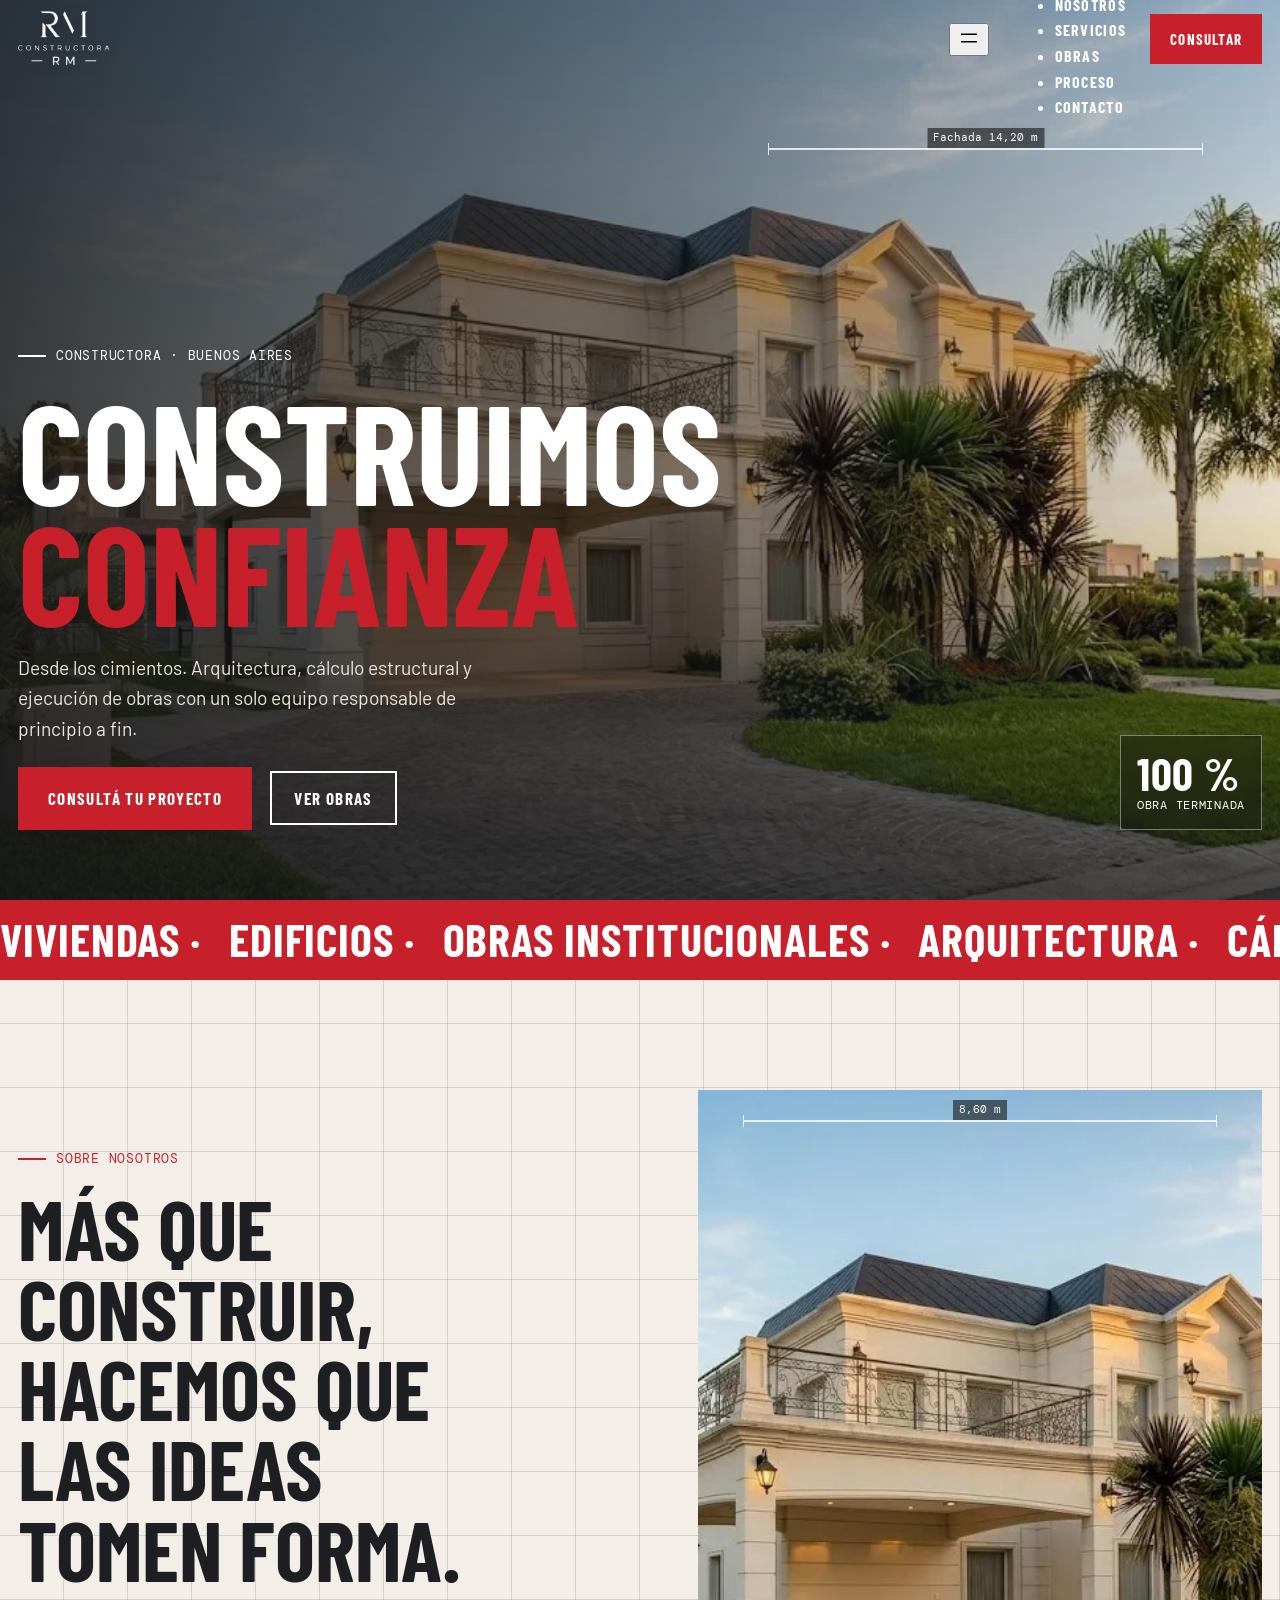
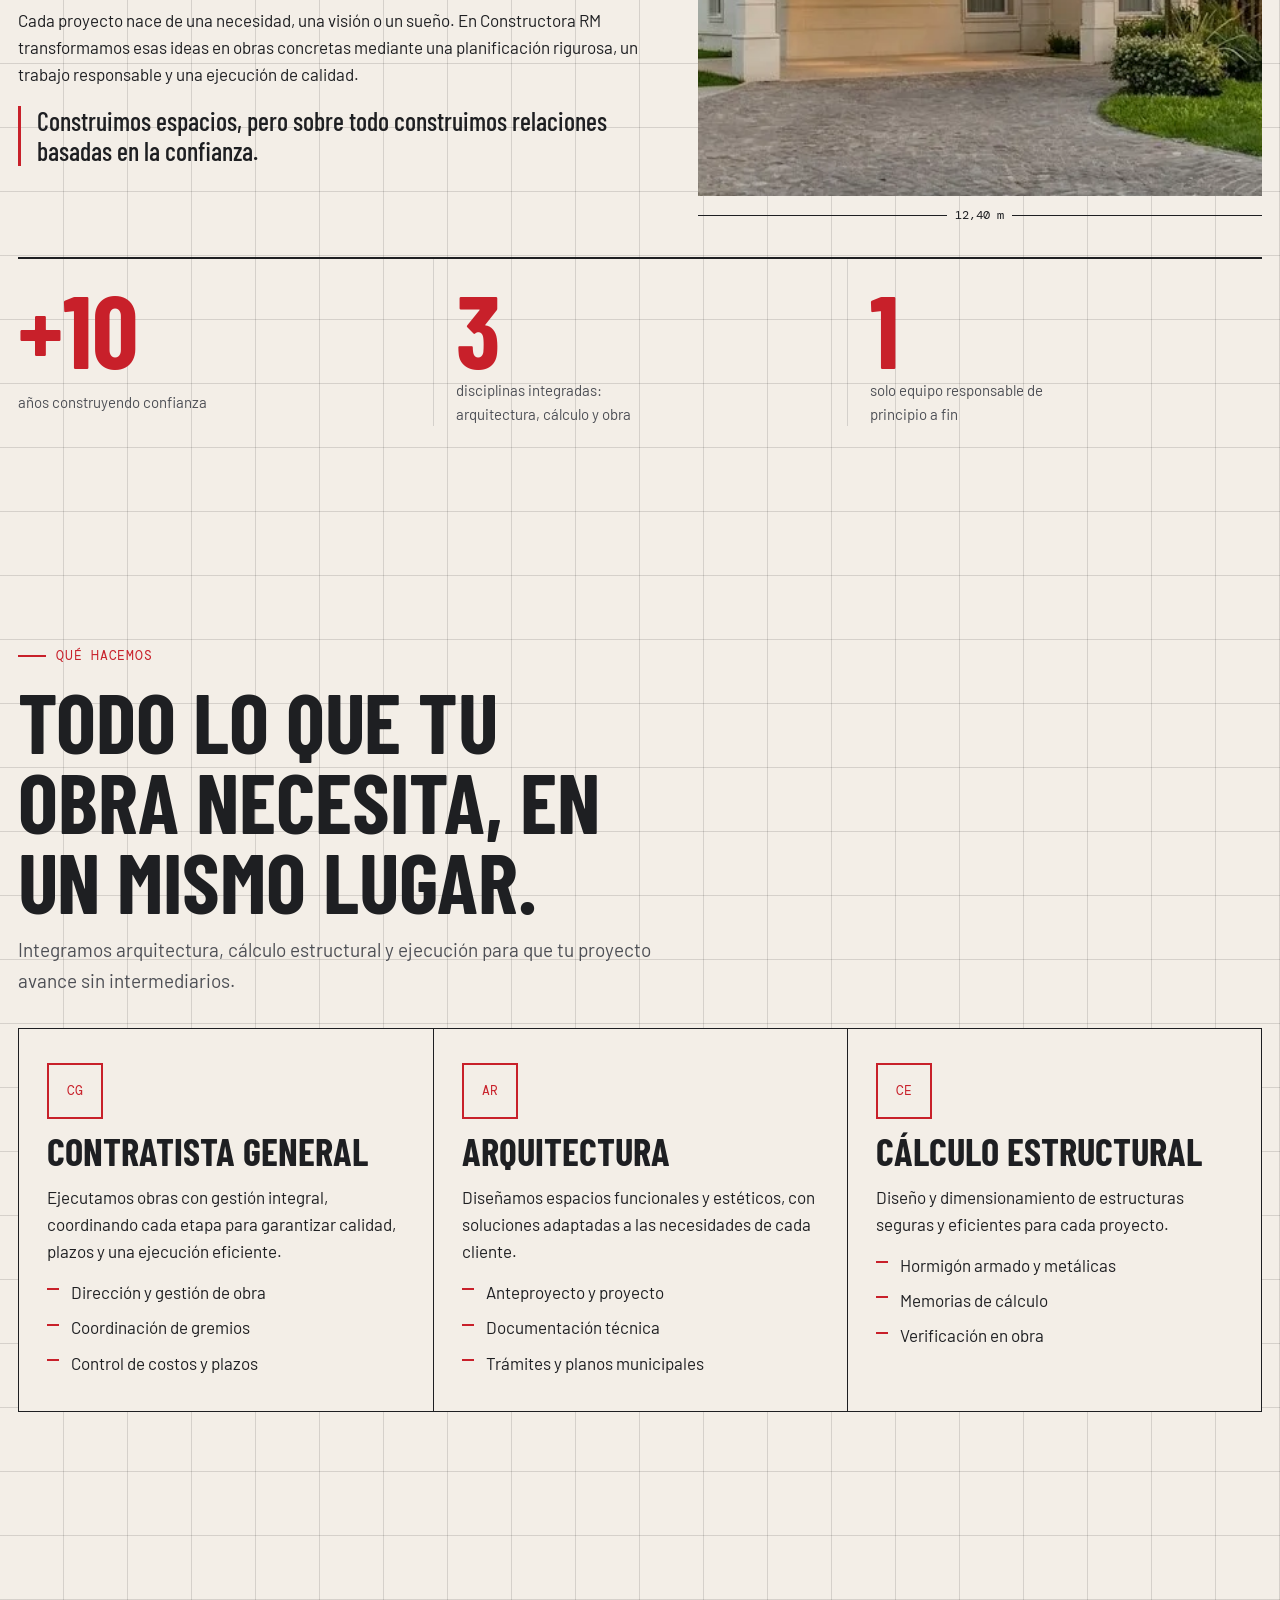
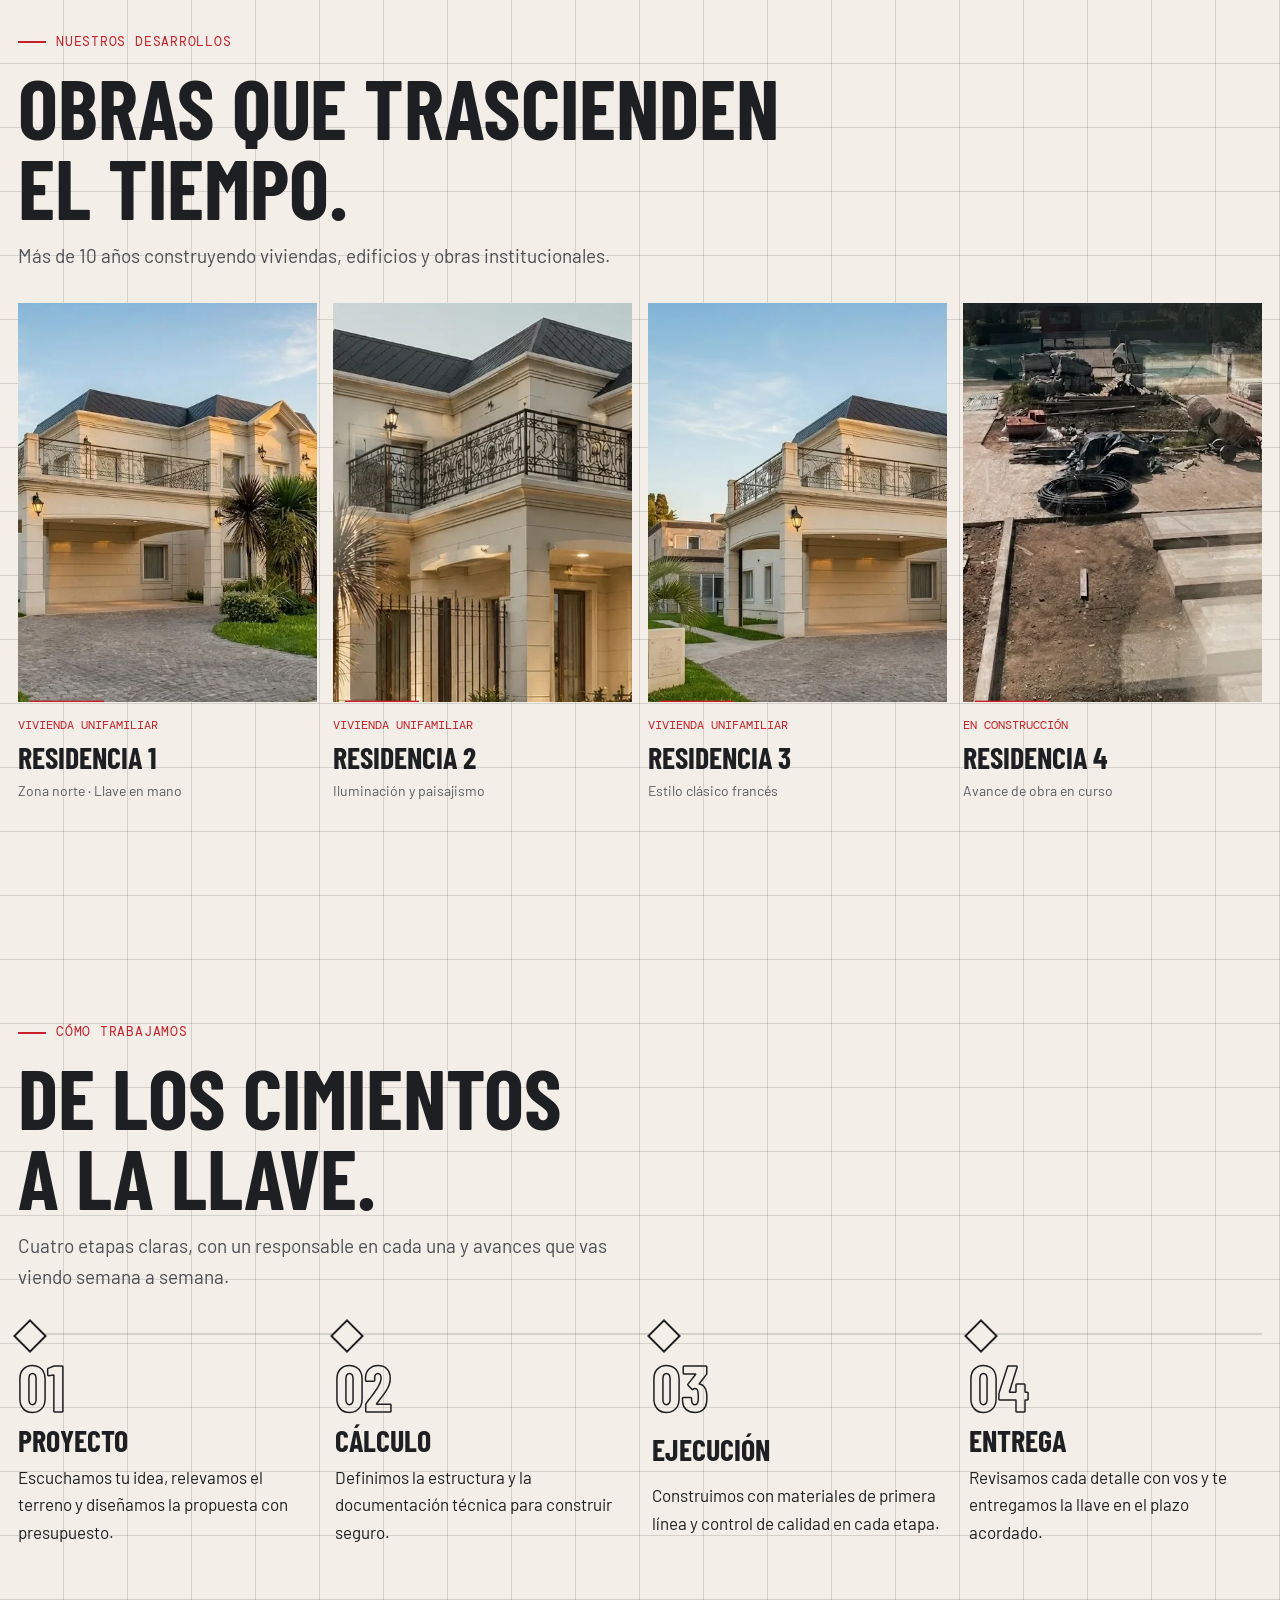
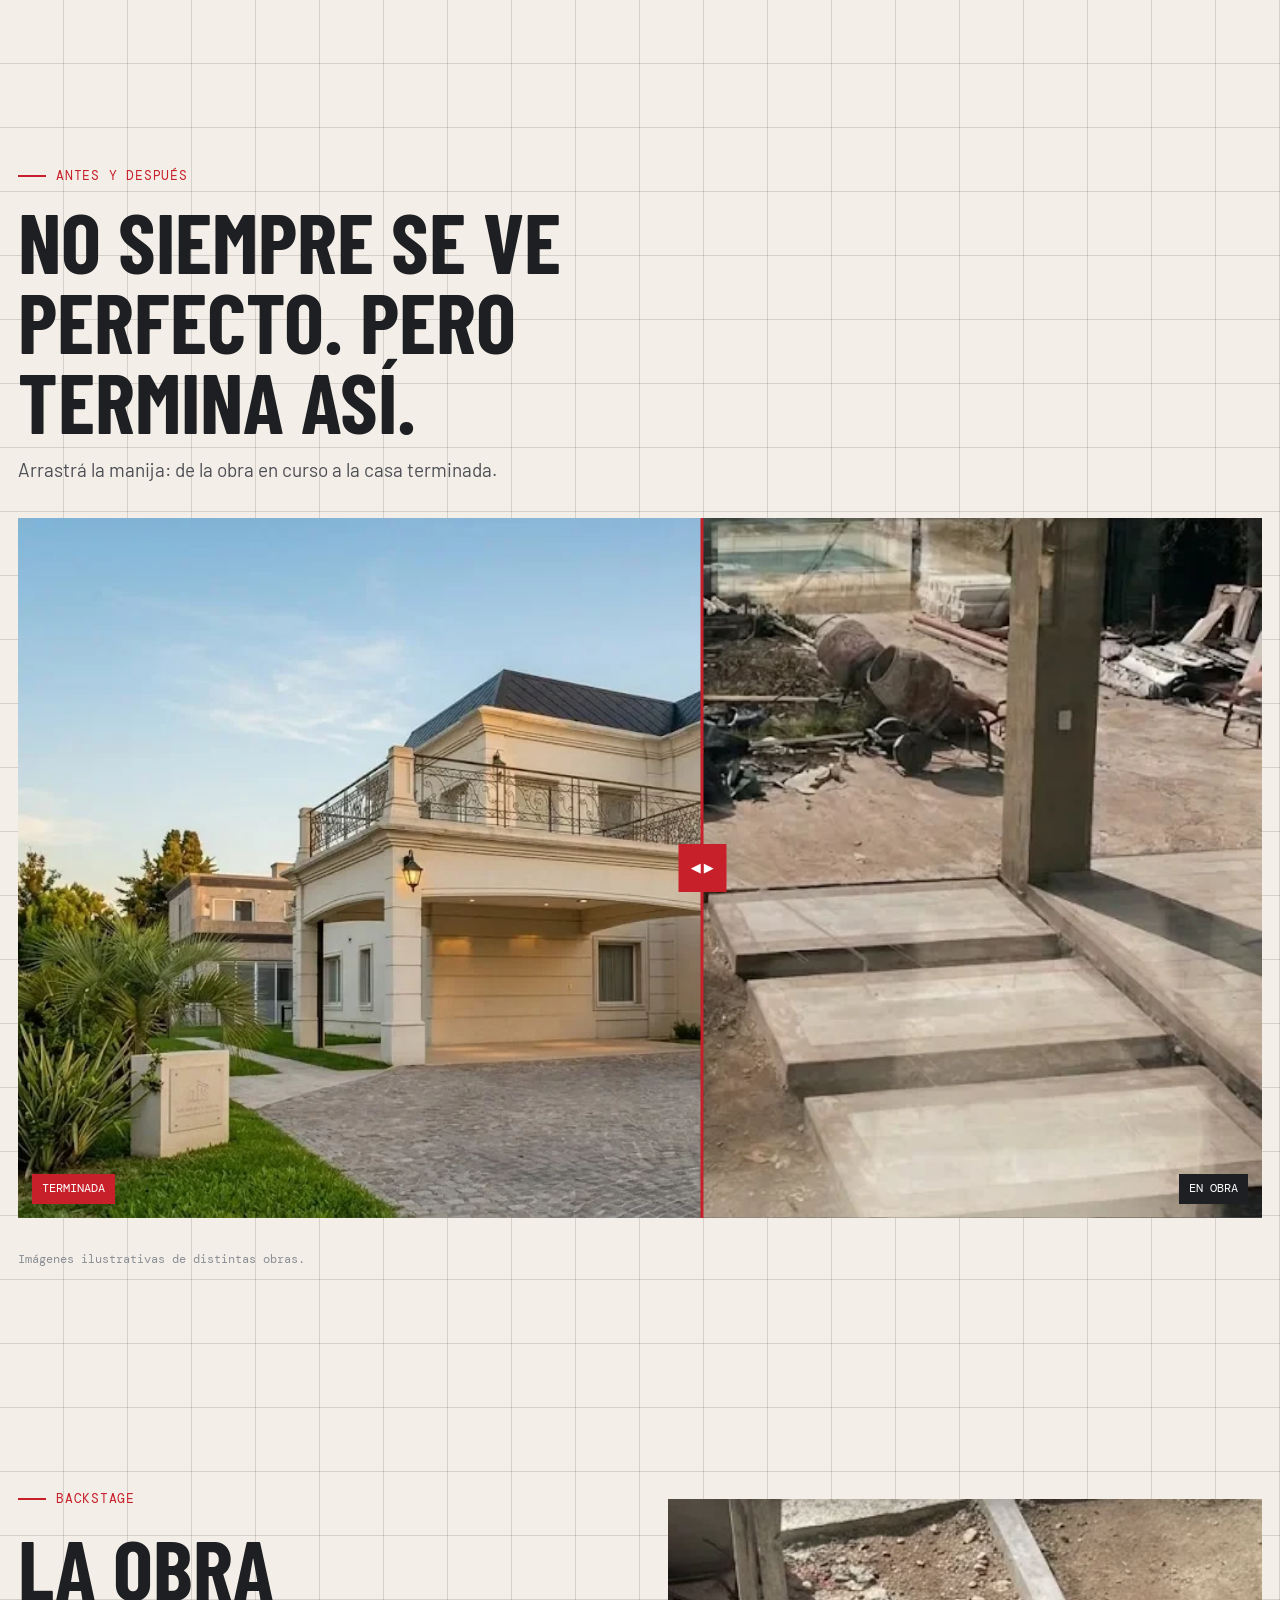
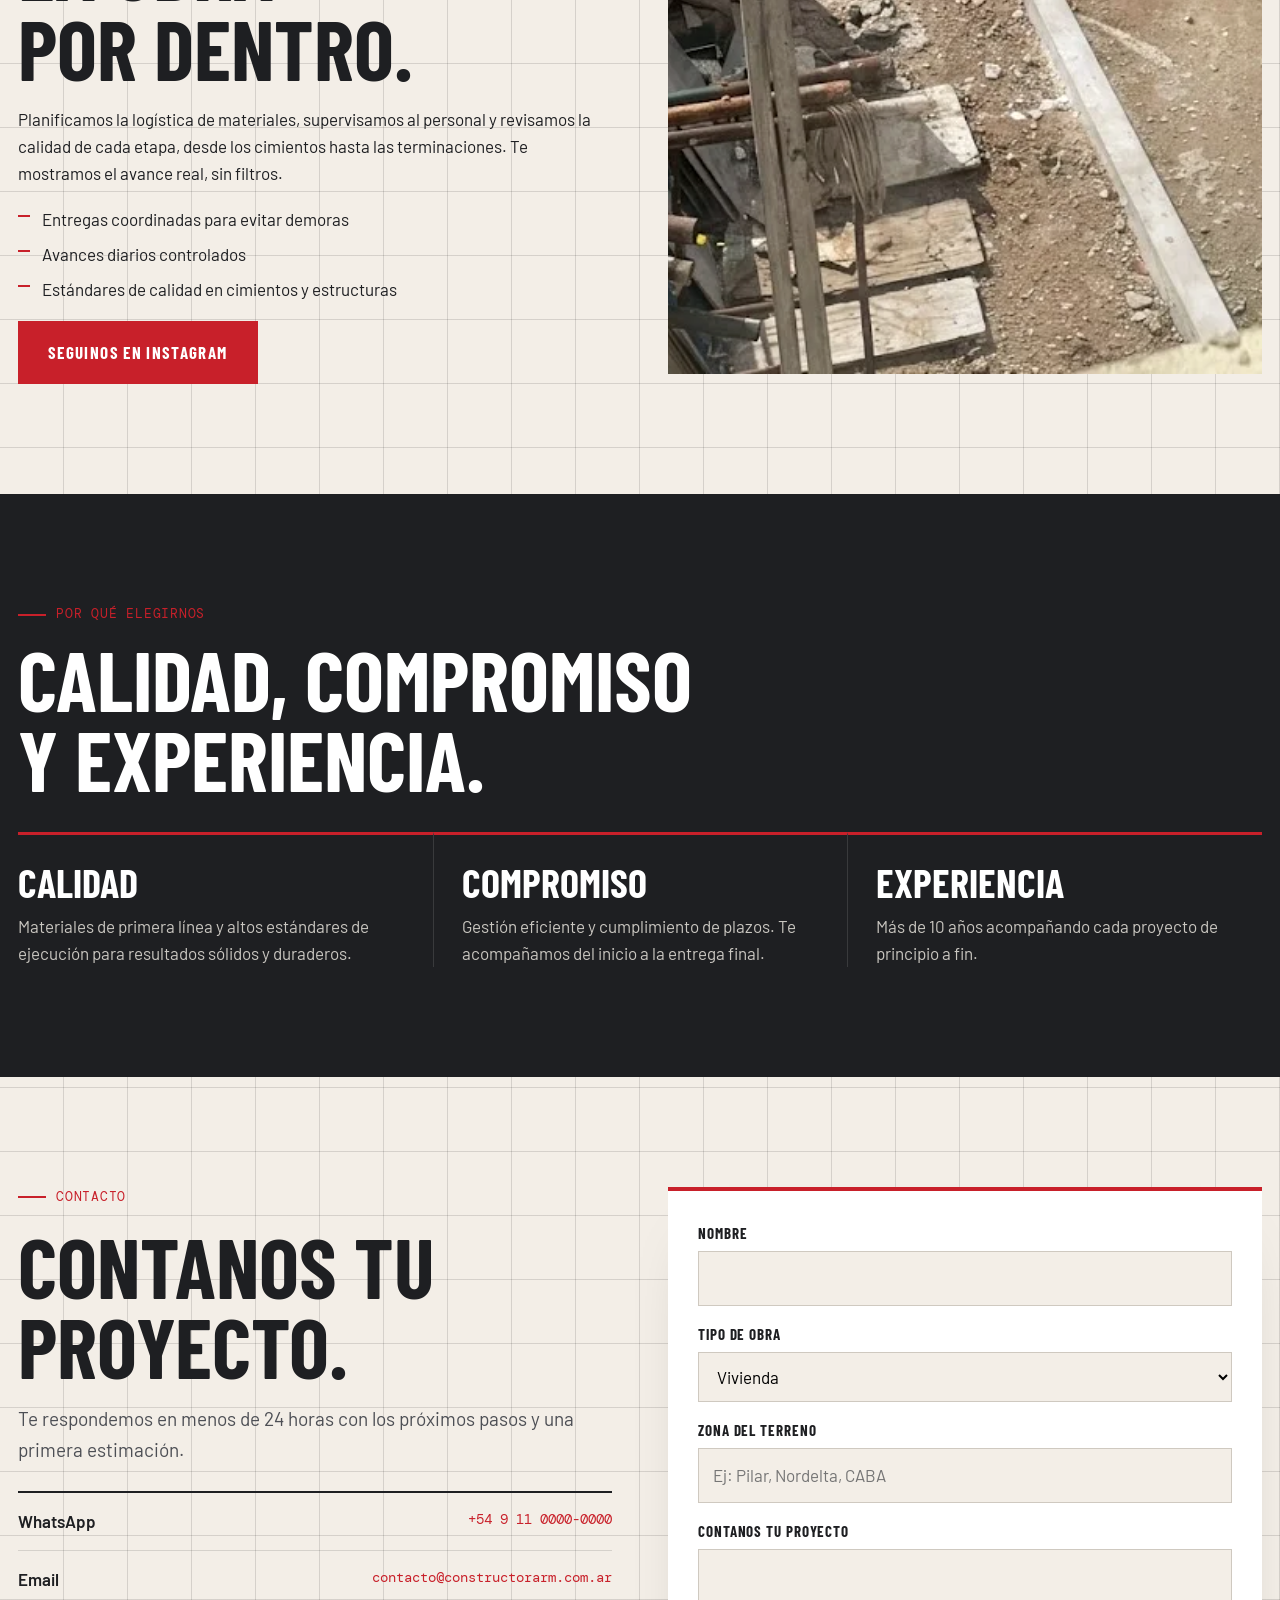
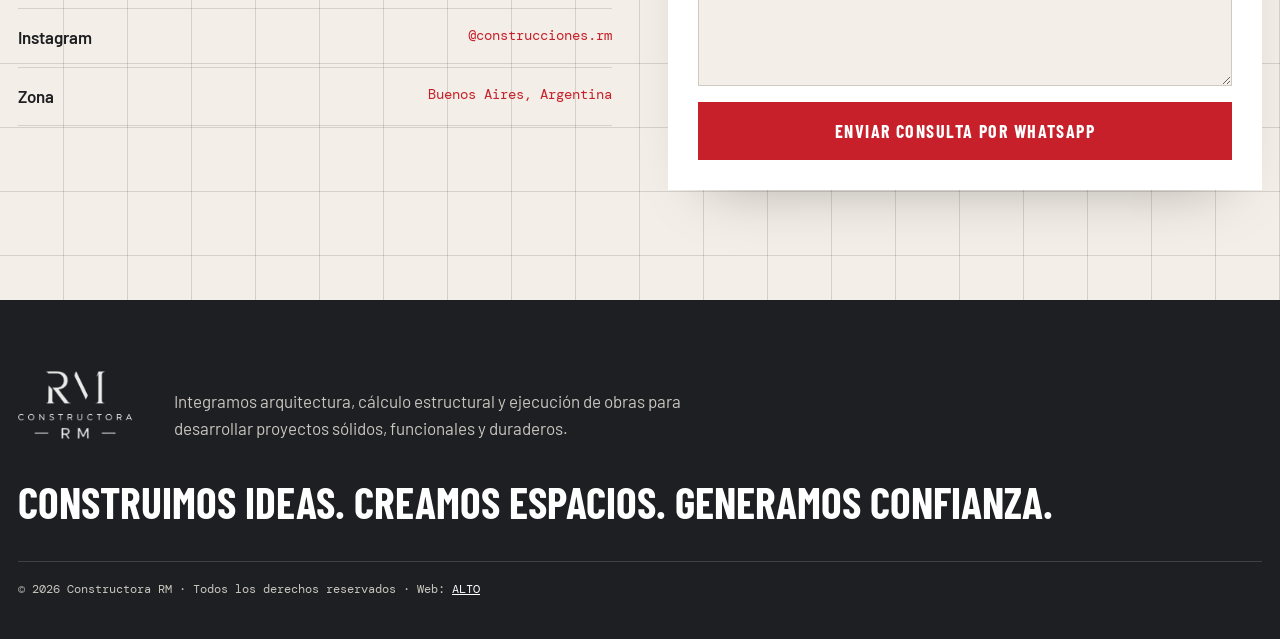
==== index.html @ a02f4ee9 "Add files via upload" ====
<!DOCTYPE html>
<html lang="es-AR">
<head>
	<meta charset="UTF-8" />
	<meta name="viewport" content="width=device-width, initial-scale=1" />
<meta name='robots' content='noindex, nofollow' />
<link rel="preload" href="./barlow-condensed-700.woff2" as="font" type="font/woff2" crossorigin>
<link rel="preload" href="./barlow-400.woff2" as="font" type="font/woff2" crossorigin>
<title>Constructora RM &#8211; Construimos confianza desde los cimientos</title>
<meta name="description" content="Constructora en Buenos Aires: arquitectura, cálculo estructural y ejecución de viviendas, edificios y obras institucionales. Más de 10 años construyendo confianza.">
<meta property="og:type" content="website">
<meta property="og:locale" content="es_AR">
<meta property="og:site_name" content="Constructora RM">
<meta property="og:title" content="Constructora RM &#8211; Construimos confianza desde los cimientos">
<meta property="og:description" content="Constructora en Buenos Aires: arquitectura, cálculo estructural y ejecución de viviendas, edificios y obras institucionales. Más de 10 años construyendo confianza.">
<meta property="og:url" content="./">
<meta property="og:image" content="./og-rm.jpg">
<meta property="og:image:width" content="1200">
<meta property="og:image:height" content="630">
<meta name="twitter:card" content="summary_large_image">
<script type="application/ld+json">{"@context":"https://schema.org","@graph":[{"@type":["GeneralContractor","HomeAndConstructionBusiness"],"@id":"./","name":"Constructora RM","slogan":"Construimos confianza desde los cimientos.","description":"Constructora en Buenos Aires: arquitectura, cálculo estructural y ejecución de viviendas, edificios y obras institucionales. Más de 10 años construyendo confianza.","url":"./","logo":"./logo-rm.png","image":"./og-rm.jpg","email":"contacto@constructorarm.com.ar","telephone":"+5491100000000","address":{"@type":"PostalAddress","addressLocality":"Buenos Aires","addressRegion":"Buenos Aires","addressCountry":"AR"},"areaServed":"Buenos Aires, Argentina","sameAs":["https://www.instagram.com/construcciones.rm/"],"knowsAbout":["Construcción de viviendas","Edificios","Obras institucionales","Arquitectura","Cálculo estructural","Dirección de obra"],"hasOfferCatalog":{"@type":"OfferCatalog","name":"Servicios","itemListElement":[{"@type":"Offer","itemOffered":{"@type":"Service","name":"Contratista general"}},{"@type":"Offer","itemOffered":{"@type":"Service","name":"Arquitectura"}},{"@type":"Offer","itemOffered":{"@type":"Service","name":"Cálculo estructural"}}]}},{"@type":"WebSite","@id":"./","url":"./","name":"Constructora RM","inLanguage":"es-AR","publisher":{"@id":"./"}}]}</script>
<link rel="icon" href="./favicon.png" type="image/png">
<style id="wp-img-auto-sizes-contain-inline-css">
img:is([sizes=auto i],[sizes^="auto," i]){contain-intrinsic-size:3000px 1500px}
/*# sourceURL=wp-img-auto-sizes-contain-inline-css */
</style>
<style id="wp-block-site-logo-inline-css">
.wp-block-site-logo{box-sizing:border-box;line-height:0}.wp-block-site-logo a{display:inline-block;line-height:0}.wp-block-site-logo.is-default-size img{height:auto;width:120px}.wp-block-site-logo img{height:auto;max-width:100%}.wp-block-site-logo a,.wp-block-site-logo img{border-radius:inherit}.wp-block-site-logo.aligncenter{margin-left:auto;margin-right:auto;text-align:center}:root :where(.wp-block-site-logo.is-style-rounded){border-radius:9999px}
/*# sourceURL=./style.min.css */
</style>
<style id="wp-block-navigation-link-inline-css">
.wp-block-navigation .wp-block-navigation-item__label{overflow-wrap:break-word}.wp-block-navigation .wp-block-navigation-item__description{display:none}.link-ui-tools{outline:1px solid #f0f0f0;padding:8px}.link-ui-block-inserter{padding-top:8px}.link-ui-block-inserter__back{margin-left:8px;text-transform:uppercase}
/*# sourceURL=./style.min.css */
</style>
<link rel='stylesheet' id='wp-block-navigation-css' href='./style.min.css' media='all' />
<style id="wp-block-button-inline-css">
.wp-block-button__link{align-content:center;box-sizing:border-box;cursor:pointer;display:inline-block;height:100%;text-align:center;word-break:break-word}.wp-block-button__link.aligncenter{text-align:center}.wp-block-button__link.alignright{text-align:right}:where(.wp-block-button__link){border-radius:9999px;box-shadow:none;padding:calc(.667em + 2px) calc(1.333em + 2px);text-decoration:none}.wp-block-button[style*=text-decoration] .wp-block-button__link{text-decoration:inherit}.wp-block-buttons>.wp-block-button.has-custom-width{max-width:none}.wp-block-buttons>.wp-block-button.has-custom-width .wp-block-button__link{width:100%}.wp-block-buttons>.wp-block-button.has-custom-font-size .wp-block-button__link{font-size:inherit}.wp-block-buttons>.wp-block-button[class*=wp-block-button__width]{width:calc(var(--wp--block-button--width)*1% - var(--wp--style--block-gap, .5em)*(1 - var(--wp--block-button--width)/100))}.wp-block-buttons>.wp-block-button.wp-block-button__width-25{width:calc(25% - var(--wp--style--block-gap, .5em)*.75)}.wp-block-buttons>.wp-block-button.wp-block-button__width-50{width:calc(50% - var(--wp--style--block-gap, .5em)*.5)}.wp-block-buttons>.wp-block-button.wp-block-button__width-75{width:calc(75% - var(--wp--style--block-gap, .5em)*.25)}.wp-block-buttons>.wp-block-button.wp-block-button__width-100{flex-basis:100%;width:100%}.wp-block-buttons.is-vertical>.wp-block-button[class*=wp-block-button__width]{width:calc(var(--wp--block-button--width)*1%)}.wp-block-buttons.is-vertical>.wp-block-button.wp-block-button__width-25{width:25%}.wp-block-buttons.is-vertical>.wp-block-button.wp-block-button__width-50{width:50%}.wp-block-buttons.is-vertical>.wp-block-button.wp-block-button__width-75{width:75%}.wp-block-button.is-style-squared,.wp-block-button__link.wp-block-button.is-style-squared{border-radius:0}.wp-block-button.no-border-radius,.wp-block-button__link.no-border-radius{border-radius:0!important}:root :where(.wp-block-button .wp-block-button__link.is-style-outline),:root :where(.wp-block-button.is-style-outline>.wp-block-button__link){border:2px solid;padding:.667em 1.333em}:root :where(.wp-block-button .wp-block-button__link.is-style-outline:not(.has-text-color)),:root :where(.wp-block-button.is-style-outline>.wp-block-button__link:not(.has-text-color)){color:currentColor}:root :where(.wp-block-button .wp-block-button__link.is-style-outline:not(.has-background)),:root :where(.wp-block-button.is-style-outline>.wp-block-button__link:not(.has-background)){background-color:transparent;background-image:none}
/*# sourceURL=./style.min.css */
</style>
<style id="wp-block-buttons-inline-css">
.wp-block-buttons{box-sizing:border-box}.wp-block-buttons.is-vertical{flex-direction:column}.wp-block-buttons.is-vertical>.wp-block-button:last-child{margin-bottom:0}.wp-block-buttons>.wp-block-button{display:inline-block;margin:0}.wp-block-buttons.is-content-justification-left{justify-content:flex-start}.wp-block-buttons.is-content-justification-left.is-vertical{align-items:flex-start}.wp-block-buttons.is-content-justification-center{justify-content:center}.wp-block-buttons.is-content-justification-center.is-vertical{align-items:center}.wp-block-buttons.is-content-justification-right{justify-content:flex-end}.wp-block-buttons.is-content-justification-right.is-vertical{align-items:flex-end}.wp-block-buttons.is-content-justification-space-between{justify-content:space-between}.wp-block-buttons.aligncenter{text-align:center}.wp-block-buttons:not(.is-content-justification-space-between,.is-content-justification-right,.is-content-justification-left,.is-content-justification-center) .wp-block-button.aligncenter{margin-left:auto;margin-right:auto;width:100%}.wp-block-buttons[style*=text-decoration] .wp-block-button,.wp-block-buttons[style*=text-decoration] .wp-block-button__link{text-decoration:inherit}.wp-block-buttons.has-custom-font-size .wp-block-button__link{font-size:inherit}.wp-block-buttons .wp-block-button__link{width:100%}.wp-block-button.aligncenter{text-align:center}
/*# sourceURL=./style.min.css */
</style>
<style id="wp-block-group-inline-css">
.wp-block-group{box-sizing:border-box}:where(.wp-block-group.wp-block-group-is-layout-constrained){position:relative}
/*# sourceURL=./style.min.css */
</style>
<style id="wp-block-group-theme-inline-css">
:where(.wp-block-group.has-background){padding:1.25em 2.375em}
/*# sourceURL=./theme.min.css */
</style>
<style id="wp-block-template-part-theme-inline-css">
:root :where(.wp-block-template-part.has-background){margin-bottom:0;margin-top:0;padding:1.25em 2.375em}
/*# sourceURL=./theme.min.css */
</style>
<style id="wp-block-image-inline-css">
.wp-block-image>a,.wp-block-image>figure>a{display:inline-block}.wp-block-image img{box-sizing:border-box;height:auto;max-width:100%;vertical-align:bottom}@media not (prefers-reduced-motion){.wp-block-image img.hide{visibility:hidden}.wp-block-image img.show{animation:show-content-image .4s}}.wp-block-image[style*=border-radius] img,.wp-block-image[style*=border-radius]>a{border-radius:inherit}.wp-block-image.has-custom-border img{box-sizing:border-box}.wp-block-image.aligncenter{text-align:center}.wp-block-image.alignfull>a,.wp-block-image.alignwide>a{width:100%}.wp-block-image.alignfull img,.wp-block-image.alignwide img{height:auto;width:100%}.wp-block-image .aligncenter,.wp-block-image .alignleft,.wp-block-image .alignright,.wp-block-image.aligncenter,.wp-block-image.alignleft,.wp-block-image.alignright{display:table}.wp-block-image .aligncenter>figcaption,.wp-block-image .alignleft>figcaption,.wp-block-image .alignright>figcaption,.wp-block-image.aligncenter>figcaption,.wp-block-image.alignleft>figcaption,.wp-block-image.alignright>figcaption{caption-side:bottom;display:table-caption}.wp-block-image .alignleft{float:left;margin:.5em 1em .5em 0}.wp-block-image .alignright{float:right;margin:.5em 0 .5em 1em}.wp-block-image .aligncenter{margin-left:auto;margin-right:auto}.wp-block-image :where(figcaption){margin-bottom:1em;margin-top:.5em}.wp-block-image.is-style-circle-mask img{border-radius:9999px}@supports ((-webkit-mask-image:none) or (mask-image:none)) or (-webkit-mask-image:none){.wp-block-image.is-style-circle-mask img{border-radius:0;-webkit-mask-image:url('data:image/svg+xml;utf8,<svg viewBox="0 0 100 100" xmlns="http://www.w3.org/2000/svg"><circle cx="50" cy="50" r="50"/></svg>');mask-image:url('data:image/svg+xml;utf8,<svg viewBox="0 0 100 100" xmlns="http://www.w3.org/2000/svg"><circle cx="50" cy="50" r="50"/></svg>');mask-mode:alpha;-webkit-mask-position:center;mask-position:center;-webkit-mask-repeat:no-repeat;mask-repeat:no-repeat;-webkit-mask-size:contain;mask-size:contain}}:root :where(.wp-block-image.is-style-rounded img,.wp-block-image .is-style-rounded img){border-radius:9999px}.wp-block-image figure{margin:0}.wp-lightbox-container{display:flex;flex-direction:column;position:relative}.wp-lightbox-container img{cursor:zoom-in}.wp-lightbox-container img:hover+button{opacity:1}.wp-lightbox-container button{align-items:center;backdrop-filter:blur(16px) saturate(180%);background-color:rgba(90,90,90,.25);border:none;border-radius:4px;cursor:zoom-in;display:flex;height:20px;justify-content:center;opacity:0;padding:0;position:absolute;right:16px;text-align:center;top:16px;width:20px;z-index:100}@media not (prefers-reduced-motion){.wp-lightbox-container button{transition:opacity .2s ease}}.wp-lightbox-container button:focus-visible{outline:3px auto rgba(90,90,90,.25);outline:3px auto -webkit-focus-ring-color;outline-offset:3px}.wp-lightbox-container button:hover{cursor:pointer;opacity:1}.wp-lightbox-container button:focus{opacity:1}.wp-lightbox-container button:focus,.wp-lightbox-container button:hover,.wp-lightbox-container button:not(:hover):not(:active):not(.has-background){background-color:rgba(90,90,90,.25);border:none}.wp-lightbox-overlay{box-sizing:border-box;cursor:zoom-out;height:100vh;left:0;overflow:hidden;position:fixed;top:0;visibility:hidden;width:100%;z-index:100000}.wp-lightbox-overlay .wp-lightbox-close-button{align-items:center;cursor:pointer;display:flex;font-family:inherit;gap:8px;justify-content:center;line-height:1;min-height:40px;min-width:40px;padding:0 4px;position:absolute;right:calc(env(safe-area-inset-right) + 16px);top:calc(env(safe-area-inset-top) + 16px);z-index:5000000}.wp-lightbox-overlay .wp-lightbox-close-button:focus,.wp-lightbox-overlay .wp-lightbox-close-button:hover,.wp-lightbox-overlay .wp-lightbox-close-button:not(:hover):not(:active):not(.has-background){background:none;border:none}.wp-lightbox-overlay .wp-lightbox-close-button:has(.wp-lightbox-close-text:not([hidden])) .wp-lightbox-close-icon svg{height:1em;width:1em}.wp-lightbox-overlay .wp-lightbox-close-icon svg{display:block}.wp-lightbox-overlay .wp-lightbox-navigation-button-next,.wp-lightbox-overlay .wp-lightbox-navigation-button-prev{align-items:center;bottom:16px;cursor:pointer;display:flex;font-family:inherit;gap:4px;justify-content:center;line-height:1;min-height:40px;min-width:40px;padding:0 8px;position:absolute;z-index:2000002}.wp-lightbox-overlay .wp-lightbox-navigation-button-next[hidden],.wp-lightbox-overlay .wp-lightbox-navigation-button-prev[hidden]{display:none}@media (min-width:960px){.wp-lightbox-overlay .wp-lightbox-navigation-button-next,.wp-lightbox-overlay .wp-lightbox-navigation-button-prev{bottom:50%;transform:translateY(-50%)}}.wp-lightbox-overlay .wp-lightbox-navigation-button-next:focus,.wp-lightbox-overlay .wp-lightbox-navigation-button-next:hover,.wp-lightbox-overlay .wp-lightbox-navigation-button-next:not(:hover):not(:active):not(.has-background),.wp-lightbox-overlay .wp-lightbox-navigation-button-prev:focus,.wp-lightbox-overlay .wp-lightbox-navigation-button-prev:hover,.wp-lightbox-overlay .wp-lightbox-navigation-button-prev:not(:hover):not(:active):not(.has-background){background:none;border:none;padding:0 8px}.wp-lightbox-overlay .wp-lightbox-navigation-button-next:has(.wp-lightbox-navigation-text:not([hidden])) .wp-lightbox-navigation-icon svg,.wp-lightbox-overlay .wp-lightbox-navigation-button-prev:has(.wp-lightbox-navigation-text:not([hidden])) .wp-lightbox-navigation-icon svg{display:block;height:1.5em;width:1.5em}.wp-lightbox-overlay .wp-lightbox-navigation-button-prev{left:calc(env(safe-area-inset-left) + 16px)}.wp-lightbox-overlay .wp-lightbox-navigation-button-next{right:calc(env(safe-area-inset-right) + 16px)}.wp-lightbox-overlay .wp-lightbox-navigation-icon svg{vertical-align:middle}.wp-lightbox-overlay .lightbox-image-container{height:var(--wp--lightbox-container-height);left:50%;overflow:hidden;position:absolute;top:50%;transform:translate(-50%,-50%);transform-origin:top left;width:var(--wp--lightbox-container-width);z-index:2000001}.wp-lightbox-overlay .wp-block-image{align-items:center;box-sizing:border-box;display:flex;height:100%;justify-content:center;margin:0;position:relative;transform-origin:0 0;width:100%;z-index:3000000}.wp-lightbox-overlay .wp-block-image img{height:var(--wp--lightbox-image-height);min-height:var(--wp--lightbox-image-height);min-width:var(--wp--lightbox-image-width);width:var(--wp--lightbox-image-width)}.wp-lightbox-overlay .wp-block-image figcaption{display:none}.wp-lightbox-overlay button{background:none;border:none}.wp-lightbox-overlay .scrim{background-color:#fff;height:100%;opacity:.9;position:absolute;width:100%;z-index:2000000}.wp-lightbox-overlay.active{visibility:visible}@media not (prefers-reduced-motion){.wp-lightbox-overlay.active{animation:turn-on-visibility .25s both}.wp-lightbox-overlay.active img{animation:turn-on-visibility .35s both}.wp-lightbox-overlay.show-closing-animation:not(.active){animation:turn-off-visibility .35s both}.wp-lightbox-overlay.show-closing-animation:not(.active) img{animation:turn-off-visibility .25s both}.wp-lightbox-overlay.zoom.active{animation:none;opacity:1;visibility:visible}.wp-lightbox-overlay.zoom.active .lightbox-image-container{animation:lightbox-zoom-in .4s}.wp-lightbox-overlay.zoom.active .lightbox-image-container img{animation:none}.wp-lightbox-overlay.zoom.active .scrim{animation:turn-on-visibility .4s forwards}.wp-lightbox-overlay.zoom.show-closing-animation:not(.active){animation:none}.wp-lightbox-overlay.zoom.show-closing-animation:not(.active) .lightbox-image-container{animation:lightbox-zoom-out .4s}.wp-lightbox-overlay.zoom.show-closing-animation:not(.active) .lightbox-image-container img{animation:none}.wp-lightbox-overlay.zoom.show-closing-animation:not(.active) .scrim{animation:turn-off-visibility .4s forwards}}@keyframes show-content-image{0%{visibility:hidden}99%{visibility:hidden}to{visibility:visible}}@keyframes turn-on-visibility{0%{opacity:0}to{opacity:1}}@keyframes turn-off-visibility{0%{opacity:1;visibility:visible}99%{opacity:0;visibility:visible}to{opacity:0;visibility:hidden}}@keyframes lightbox-zoom-in{0%{transform:translate(calc((-100vw + var(--wp--lightbox-scrollbar-width))/2 + var(--wp--lightbox-initial-left-position)),calc(-50vh + var(--wp--lightbox-initial-top-position))) scale(var(--wp--lightbox-scale))}to{transform:translate(-50%,-50%) scale(1)}}@keyframes lightbox-zoom-out{0%{transform:translate(-50%,-50%) scale(1);visibility:visible}99%{visibility:visible}to{transform:translate(calc((-100vw + var(--wp--lightbox-scrollbar-width))/2 + var(--wp--lightbox-initial-left-position)),calc(-50vh + var(--wp--lightbox-initial-top-position))) scale(var(--wp--lightbox-scale));visibility:hidden}}
/*# sourceURL=./style.min.css */
</style>
<style id="wp-block-image-theme-inline-css">
:root :where(.wp-block-image figcaption){color:#555;font-size:13px;text-align:center}.is-dark-theme :root :where(.wp-block-image figcaption){color:hsla(0,0%,100%,.65)}.wp-block-image{margin:0 0 1em}
/*# sourceURL=./theme.min.css */
</style>
<style id="wp-block-paragraph-inline-css">
.is-small-text{font-size:.875em}.is-regular-text{font-size:1em}.is-large-text{font-size:2.25em}.is-larger-text{font-size:3em}.has-drop-cap:not(:focus):first-letter{float:left;font-size:8.4em;font-style:normal;font-weight:100;line-height:.68;margin:.05em .1em 0 0;text-transform:uppercase}body.rtl .has-drop-cap:not(:focus):first-letter{float:none;margin-left:.1em}p.has-drop-cap.has-background{overflow:hidden}:root :where(p.has-background){padding:1.25em 2.375em}:where(p.has-text-color:not(.has-link-color)) a{color:inherit}p.has-text-align-left[style*="writing-mode:vertical-lr"],p.has-text-align-right[style*="writing-mode:vertical-rl"]{rotate:180deg}
/*# sourceURL=./style.min.css */
</style>
<style id="wp-block-heading-inline-css">
h1:where(.wp-block-heading).has-background,h2:where(.wp-block-heading).has-background,h3:where(.wp-block-heading).has-background,h4:where(.wp-block-heading).has-background,h5:where(.wp-block-heading).has-background,h6:where(.wp-block-heading).has-background{padding:1.25em 2.375em}h1.has-text-align-left[style*=writing-mode]:where([style*=vertical-lr]),h1.has-text-align-right[style*=writing-mode]:where([style*=vertical-rl]),h2.has-text-align-left[style*=writing-mode]:where([style*=vertical-lr]),h2.has-text-align-right[style*=writing-mode]:where([style*=vertical-rl]),h3.has-text-align-left[style*=writing-mode]:where([style*=vertical-lr]),h3.has-text-align-right[style*=writing-mode]:where([style*=vertical-rl]),h4.has-text-align-left[style*=writing-mode]:where([style*=vertical-lr]),h4.has-text-align-right[style*=writing-mode]:where([style*=vertical-rl]),h5.has-text-align-left[style*=writing-mode]:where([style*=vertical-lr]),h5.has-text-align-right[style*=writing-mode]:where([style*=vertical-rl]),h6.has-text-align-left[style*=writing-mode]:where([style*=vertical-lr]),h6.has-text-align-right[style*=writing-mode]:where([style*=vertical-rl]){rotate:180deg}
/*# sourceURL=./style.min.css */
</style>
<style id="wp-block-list-inline-css">
ol,ul{box-sizing:border-box}:root :where(.wp-block-list.has-background){padding:1.25em 2.375em}
/*# sourceURL=./style.min.css */
</style>
<style id="wp-block-post-content-inline-css">
.wp-block-post-content{display:flow-root}
/*# sourceURL=./style.min.css */
</style>
<style id="wp-block-library-inline-css">
:root{--wp-block-synced-color:#7a00df;--wp-block-synced-color--rgb:122,0,223;--wp-bound-block-color:var(--wp-block-synced-color);--wp-editor-canvas-background:#ddd;--wp-admin-theme-color:#007cba;--wp-admin-theme-color--rgb:0,124,186;--wp-admin-theme-color-darker-10:#006ba1;--wp-admin-theme-color-darker-10--rgb:0,107,160.5;--wp-admin-theme-color-darker-20:#005a87;--wp-admin-theme-color-darker-20--rgb:0,90,135;--wp-admin-border-width-focus:2px}@media (min-resolution:192dpi){:root{--wp-admin-border-width-focus:1.5px}}.wp-element-button{cursor:pointer}:root .has-very-light-gray-background-color{background-color:#eee}:root .has-very-dark-gray-background-color{background-color:#313131}:root .has-very-light-gray-color{color:#eee}:root .has-very-dark-gray-color{color:#313131}:root .has-vivid-green-cyan-to-vivid-cyan-blue-gradient-background{background:linear-gradient(135deg,#00d084,#0693e3)}:root .has-purple-crush-gradient-background{background:linear-gradient(135deg,#34e2e4,#4721fb 50%,#ab1dfe)}:root .has-hazy-dawn-gradient-background{background:linear-gradient(135deg,#faaca8,#dad0ec)}:root .has-subdued-olive-gradient-background{background:linear-gradient(135deg,#fafae1,#67a671)}:root .has-atomic-cream-gradient-background{background:linear-gradient(135deg,#fdd79a,#004a59)}:root .has-nightshade-gradient-background{background:linear-gradient(135deg,#330968,#31cdcf)}:root .has-midnight-gradient-background{background:linear-gradient(135deg,#020381,#2874fc)}:root{--wp--preset--font-size--normal:16px;--wp--preset--font-size--huge:42px}.has-regular-font-size{font-size:1em}.has-larger-font-size{font-size:2.625em}.has-normal-font-size{font-size:var(--wp--preset--font-size--normal)}.has-huge-font-size{font-size:var(--wp--preset--font-size--huge)}:root .has-text-align-center{text-align:center}:root .has-text-align-left{text-align:left}:root .has-text-align-right{text-align:right}.has-fit-text{white-space:nowrap!important}#end-resizable-editor-section{display:none}.aligncenter{clear:both}.items-justified-left{justify-content:flex-start}.items-justified-center{justify-content:center}.items-justified-right{justify-content:flex-end}.items-justified-space-between{justify-content:space-between}.screen-reader-text{word-wrap:normal!important;border:0;clip-path:inset(50%);height:1px;margin:-1px;overflow:hidden;padding:0;position:absolute;width:1px;word-break:normal!important}.screen-reader-text:focus{background-color:#ddd;clip-path:none;color:#444;display:block;font-size:1em;height:auto;left:5px;line-height:normal;padding:15px 23px 14px;text-decoration:none;top:5px;width:auto;z-index:100000}html :where(.has-border-color){border-style:solid}html :where([style^=border-color],[style*=";border-color"],[style*="; border-color"]){border-style:solid}html :where([style^=border-top-color],[style*=";border-top-color"],[style*="; border-top-color"]){border-top-style:solid}html :where([style^=border-right-color],[style*=";border-right-color"],[style*="; border-right-color"]){border-right-style:solid}html :where([style^=border-bottom-color],[style*=";border-bottom-color"],[style*="; border-bottom-color"]){border-bottom-style:solid}html :where([style^=border-left-color],[style*=";border-left-color"],[style*="; border-left-color"]){border-left-style:solid}html :where([style^=border-width],[style*=";border-width"],[style*="; border-width"]){border-style:solid}html :where([style^=border-top-width],[style*=";border-top-width"],[style*="; border-top-width"]){border-top-style:solid}html :where([style^=border-right-width],[style*=";border-right-width"],[style*="; border-right-width"]){border-right-style:solid}html :where([style^=border-bottom-width],[style*=";border-bottom-width"],[style*="; border-bottom-width"]){border-bottom-style:solid}html :where([style^=border-left-width],[style*=";border-left-width"],[style*="; border-left-width"]){border-left-style:solid}html :where(img[class*=wp-image-]){height:auto;max-width:100%}:where(figure){margin:0 0 1em}html :where(.is-position-sticky){--wp-admin--admin-bar--position-offset:var(--wp-admin--admin-bar--height,0px)}@media screen and (max-width:600px){html :where(.is-position-sticky){--wp-admin--admin-bar--position-offset:0px}}
/*# sourceURL=/wp-includes/css/dist/block-library/common.min.css */
</style>
<style id="global-styles-inline-css">
:root{--wp--preset--aspect-ratio--square: 1;--wp--preset--aspect-ratio--4-3: 4/3;--wp--preset--aspect-ratio--3-4: 3/4;--wp--preset--aspect-ratio--3-2: 3/2;--wp--preset--aspect-ratio--2-3: 2/3;--wp--preset--aspect-ratio--16-9: 16/9;--wp--preset--aspect-ratio--9-16: 9/16;--wp--preset--color--black: #000000;--wp--preset--color--cyan-bluish-gray: #abb8c3;--wp--preset--color--white: #ffffff;--wp--preset--color--pale-pink: #f78da7;--wp--preset--color--vivid-red: #cf2e2e;--wp--preset--color--luminous-vivid-orange: #ff6900;--wp--preset--color--luminous-vivid-amber: #fcb900;--wp--preset--color--light-green-cyan: #7bdcb5;--wp--preset--color--vivid-green-cyan: #00d084;--wp--preset--color--pale-cyan-blue: #8ed1fc;--wp--preset--color--vivid-cyan-blue: #0693e3;--wp--preset--color--vivid-purple: #9b51e0;--wp--preset--color--rojo: #C8202A;--wp--preset--color--carbon: #1E1F22;--wp--preset--color--hormigon: #F3EEE7;--wp--preset--color--arena: #B89B6E;--wp--preset--color--acero: #8A8F96;--wp--preset--color--blanco: #FFFFFF;--wp--preset--gradient--vivid-cyan-blue-to-vivid-purple: linear-gradient(135deg,rgb(6,147,227) 0%,rgb(155,81,224) 100%);--wp--preset--gradient--light-green-cyan-to-vivid-green-cyan: linear-gradient(135deg,rgb(122,220,180) 0%,rgb(0,208,130) 100%);--wp--preset--gradient--luminous-vivid-amber-to-luminous-vivid-orange: linear-gradient(135deg,rgb(252,185,0) 0%,rgb(255,105,0) 100%);--wp--preset--gradient--luminous-vivid-orange-to-vivid-red: linear-gradient(135deg,rgb(255,105,0) 0%,rgb(207,46,46) 100%);--wp--preset--gradient--very-light-gray-to-cyan-bluish-gray: linear-gradient(135deg,rgb(238,238,238) 0%,rgb(169,184,195) 100%);--wp--preset--gradient--cool-to-warm-spectrum: linear-gradient(135deg,rgb(74,234,220) 0%,rgb(151,120,209) 20%,rgb(207,42,186) 40%,rgb(238,44,130) 60%,rgb(251,105,98) 80%,rgb(254,248,76) 100%);--wp--preset--gradient--blush-light-purple: linear-gradient(135deg,rgb(255,206,236) 0%,rgb(152,150,240) 100%);--wp--preset--gradient--blush-bordeaux: linear-gradient(135deg,rgb(254,205,165) 0%,rgb(254,45,45) 50%,rgb(107,0,62) 100%);--wp--preset--gradient--luminous-dusk: linear-gradient(135deg,rgb(255,203,112) 0%,rgb(199,81,192) 50%,rgb(65,88,208) 100%);--wp--preset--gradient--pale-ocean: linear-gradient(135deg,rgb(255,245,203) 0%,rgb(182,227,212) 50%,rgb(51,167,181) 100%);--wp--preset--gradient--electric-grass: linear-gradient(135deg,rgb(202,248,128) 0%,rgb(113,206,126) 100%);--wp--preset--gradient--midnight: linear-gradient(135deg,rgb(2,3,129) 0%,rgb(40,116,252) 100%);--wp--preset--font-size--small: 13px;--wp--preset--font-size--medium: clamp(14px, 0.875rem + ((1vw - 3.2px) * 0.625), 20px);--wp--preset--font-size--large: clamp(22.041px, 1.378rem + ((1vw - 3.2px) * 1.454), 36px);--wp--preset--font-size--x-large: clamp(25.014px, 1.563rem + ((1vw - 3.2px) * 1.769), 42px);--wp--preset--font-family--display: "Barlow Condensed", "Arial Narrow", sans-serif;--wp--preset--font-family--body: Barlow, system-ui, sans-serif;--wp--preset--font-family--mono: "DM Mono", ui-monospace, monospace;--wp--preset--spacing--20: 0.44rem;--wp--preset--spacing--30: 0.67rem;--wp--preset--spacing--40: 1rem;--wp--preset--spacing--50: 1.5rem;--wp--preset--spacing--60: 2.25rem;--wp--preset--spacing--70: 3.38rem;--wp--preset--spacing--80: 5.06rem;--wp--preset--shadow--natural: 6px 6px 9px rgba(0, 0, 0, 0.2);--wp--preset--shadow--deep: 12px 12px 50px rgba(0, 0, 0, 0.4);--wp--preset--shadow--sharp: 6px 6px 0px rgba(0, 0, 0, 0.2);--wp--preset--shadow--outlined: 6px 6px 0px -3px rgb(255, 255, 255), 6px 6px rgb(0, 0, 0);--wp--preset--shadow--crisp: 6px 6px 0px rgb(0, 0, 0);}.wp-block-button{--wp--preset--dimension--25: 25%;--wp--preset--dimension--50: 50%;--wp--preset--dimension--75: 75%;--wp--preset--dimension--100: 100%;}:root { --wp--style--global--content-size: 820px;--wp--style--global--wide-size: 1280px; }:where(body) { margin: 0; }.wp-site-blocks > .alignleft { float: left; margin-right: 2em; }.wp-site-blocks > .alignright { float: right; margin-left: 2em; }.wp-site-blocks > .aligncenter { justify-content: center; margin-left: auto; margin-right: auto; }:where(.wp-site-blocks) > * { margin-block-start: 1.1rem; margin-block-end: 0; }:where(.wp-site-blocks) > :first-child { margin-block-start: 0; }:where(.wp-site-blocks) > :last-child { margin-block-end: 0; }:root { --wp--style--block-gap: 1.1rem; }:root :where(.is-layout-flow) > :first-child{margin-block-start: 0;}:root :where(.is-layout-flow) > :last-child{margin-block-end: 0;}:root :where(.is-layout-flow) > *{margin-block-start: 1.1rem;margin-block-end: 0;}:root :where(.is-layout-constrained) > :first-child{margin-block-start: 0;}:root :where(.is-layout-constrained) > :last-child{margin-block-end: 0;}:root :where(.is-layout-constrained) > *{margin-block-start: 1.1rem;margin-block-end: 0;}:root :where(.is-layout-flex){gap: 1.1rem;}:root :where(.is-layout-grid){gap: 1.1rem;}.is-layout-flow > .alignleft{float: left;margin-inline-start: 0;margin-inline-end: 2em;}.is-layout-flow > .alignright{float: right;margin-inline-start: 2em;margin-inline-end: 0;}.is-layout-flow > .aligncenter{margin-left: auto !important;margin-right: auto !important;}.is-layout-constrained > .alignleft{float: left;margin-inline-start: 0;margin-inline-end: 2em;}.is-layout-constrained > .alignright{float: right;margin-inline-start: 2em;margin-inline-end: 0;}.is-layout-constrained > .aligncenter{margin-left: auto !important;margin-right: auto !important;}.is-layout-constrained > :where(:not(.alignleft):not(.alignright):not(.alignfull)){max-width: var(--wp--style--global--content-size);margin-left: auto !important;margin-right: auto !important;}.is-layout-constrained > .alignwide{max-width: var(--wp--style--global--wide-size);}body .is-layout-flex{display: flex;}.is-layout-flex{flex-wrap: wrap;align-items: center;}.is-layout-flex > :is(*, div){margin: 0;}body .is-layout-grid{display: grid;}.is-layout-grid > :is(*, div){margin: 0;}body{background-color: var(--wp--preset--color--hormigon);color: var(--wp--preset--color--carbon);font-family: var(--wp--preset--font-family--body);font-size: clamp(14px, 0.875rem + ((1vw - 3.2px) * 0.313), 17px);line-height: 1.6;padding-top: 0px;padding-right: 0;padding-bottom: 0px;padding-left: 0;}a:where(:not(.wp-element-button)){color: currentColor;}h1, h2, h3, h4, h5, h6{font-family: var(--wp--preset--font-family--display);font-weight: 700;line-height: 0.95;text-transform: uppercase;}:root :where(.wp-element-button, .wp-block-button__link){background-color: var(--wp--preset--color--carbon);border-radius: 0;border-width: 0;color: var(--wp--preset--color--blanco);font-family: var(--wp--preset--font-family--display);font-size: clamp(14px, 0.875rem + ((1vw - 3.2px) * 0.313), 17px);font-style: inherit;font-weight: 700;letter-spacing: 0.08em;line-height: inherit;padding-top: 16px;padding-right: 28px;padding-bottom: 16px;padding-left: 28px;text-decoration: none;text-transform: uppercase;}.has-black-color{color: var(--wp--preset--color--black) !important;}.has-cyan-bluish-gray-color{color: var(--wp--preset--color--cyan-bluish-gray) !important;}.has-white-color{color: var(--wp--preset--color--white) !important;}.has-pale-pink-color{color: var(--wp--preset--color--pale-pink) !important;}.has-vivid-red-color{color: var(--wp--preset--color--vivid-red) !important;}.has-luminous-vivid-orange-color{color: var(--wp--preset--color--luminous-vivid-orange) !important;}.has-luminous-vivid-amber-color{color: var(--wp--preset--color--luminous-vivid-amber) !important;}.has-light-green-cyan-color{color: var(--wp--preset--color--light-green-cyan) !important;}.has-vivid-green-cyan-color{color: var(--wp--preset--color--vivid-green-cyan) !important;}.has-pale-cyan-blue-color{color: var(--wp--preset--color--pale-cyan-blue) !important;}.has-vivid-cyan-blue-color{color: var(--wp--preset--color--vivid-cyan-blue) !important;}.has-vivid-purple-color{color: var(--wp--preset--color--vivid-purple) !important;}.has-rojo-color{color: var(--wp--preset--color--rojo) !important;}.has-carbon-color{color: var(--wp--preset--color--carbon) !important;}.has-hormigon-color{color: var(--wp--preset--color--hormigon) !important;}.has-arena-color{color: var(--wp--preset--color--arena) !important;}.has-acero-color{color: var(--wp--preset--color--acero) !important;}.has-blanco-color{color: var(--wp--preset--color--blanco) !important;}.has-black-background-color{background-color: var(--wp--preset--color--black) !important;}.has-cyan-bluish-gray-background-color{background-color: var(--wp--preset--color--cyan-bluish-gray) !important;}.has-white-background-color{background-color: var(--wp--preset--color--white) !important;}.has-pale-pink-background-color{background-color: var(--wp--preset--color--pale-pink) !important;}.has-vivid-red-background-color{background-color: var(--wp--preset--color--vivid-red) !important;}.has-luminous-vivid-orange-background-color{background-color: var(--wp--preset--color--luminous-vivid-orange) !important;}.has-luminous-vivid-amber-background-color{background-color: var(--wp--preset--color--luminous-vivid-amber) !important;}.has-light-green-cyan-background-color{background-color: var(--wp--preset--color--light-green-cyan) !important;}.has-vivid-green-cyan-background-color{background-color: var(--wp--preset--color--vivid-green-cyan) !important;}.has-pale-cyan-blue-background-color{background-color: var(--wp--preset--color--pale-cyan-blue) !important;}.has-vivid-cyan-blue-background-color{background-color: var(--wp--preset--color--vivid-cyan-blue) !important;}.has-vivid-purple-background-color{background-color: var(--wp--preset--color--vivid-purple) !important;}.has-rojo-background-color{background-color: var(--wp--preset--color--rojo) !important;}.has-carbon-background-color{background-color: var(--wp--preset--color--carbon) !important;}.has-hormigon-background-color{background-color: var(--wp--preset--color--hormigon) !important;}.has-arena-background-color{background-color: var(--wp--preset--color--arena) !important;}.has-acero-background-color{background-color: var(--wp--preset--color--acero) !important;}.has-blanco-background-color{background-color: var(--wp--preset--color--blanco) !important;}.has-black-border-color{border-color: var(--wp--preset--color--black) !important;}.has-cyan-bluish-gray-border-color{border-color: var(--wp--preset--color--cyan-bluish-gray) !important;}.has-white-border-color{border-color: var(--wp--preset--color--white) !important;}.has-pale-pink-border-color{border-color: var(--wp--preset--color--pale-pink) !important;}.has-vivid-red-border-color{border-color: var(--wp--preset--color--vivid-red) !important;}.has-luminous-vivid-orange-border-color{border-color: var(--wp--preset--color--luminous-vivid-orange) !important;}.has-luminous-vivid-amber-border-color{border-color: var(--wp--preset--color--luminous-vivid-amber) !important;}.has-light-green-cyan-border-color{border-color: var(--wp--preset--color--light-green-cyan) !important;}.has-vivid-green-cyan-border-color{border-color: var(--wp--preset--color--vivid-green-cyan) !important;}.has-pale-cyan-blue-border-color{border-color: var(--wp--preset--color--pale-cyan-blue) !important;}.has-vivid-cyan-blue-border-color{border-color: var(--wp--preset--color--vivid-cyan-blue) !important;}.has-vivid-purple-border-color{border-color: var(--wp--preset--color--vivid-purple) !important;}.has-rojo-border-color{border-color: var(--wp--preset--color--rojo) !important;}.has-carbon-border-color{border-color: var(--wp--preset--color--carbon) !important;}.has-hormigon-border-color{border-color: var(--wp--preset--color--hormigon) !important;}.has-arena-border-color{border-color: var(--wp--preset--color--arena) !important;}.has-acero-border-color{border-color: var(--wp--preset--color--acero) !important;}.has-blanco-border-color{border-color: var(--wp--preset--color--blanco) !important;}.has-vivid-cyan-blue-to-vivid-purple-gradient-background{background: var(--wp--preset--gradient--vivid-cyan-blue-to-vivid-purple) !important;}.has-light-green-cyan-to-vivid-green-cyan-gradient-background{background: var(--wp--preset--gradient--light-green-cyan-to-vivid-green-cyan) !important;}.has-luminous-vivid-amber-to-luminous-vivid-orange-gradient-background{background: var(--wp--preset--gradient--luminous-vivid-amber-to-luminous-vivid-orange) !important;}.has-luminous-vivid-orange-to-vivid-red-gradient-background{background: var(--wp--preset--gradient--luminous-vivid-orange-to-vivid-red) !important;}.has-very-light-gray-to-cyan-bluish-gray-gradient-background{background: var(--wp--preset--gradient--very-light-gray-to-cyan-bluish-gray) !important;}.has-cool-to-warm-spectrum-gradient-background{background: var(--wp--preset--gradient--cool-to-warm-spectrum) !important;}.has-blush-light-purple-gradient-background{background: var(--wp--preset--gradient--blush-light-purple) !important;}.has-blush-bordeaux-gradient-background{background: var(--wp--preset--gradient--blush-bordeaux) !important;}.has-luminous-dusk-gradient-background{background: var(--wp--preset--gradient--luminous-dusk) !important;}.has-pale-ocean-gradient-background{background: var(--wp--preset--gradient--pale-ocean) !important;}.has-electric-grass-gradient-background{background: var(--wp--preset--gradient--electric-grass) !important;}.has-midnight-gradient-background{background: var(--wp--preset--gradient--midnight) !important;}.has-small-font-size{font-size: var(--wp--preset--font-size--small) !important;}.has-medium-font-size{font-size: var(--wp--preset--font-size--medium) !important;}.has-large-font-size{font-size: var(--wp--preset--font-size--large) !important;}.has-x-large-font-size{font-size: var(--wp--preset--font-size--x-large) !important;}.has-display-font-family{font-family: var(--wp--preset--font-family--display) !important;}.has-body-font-family{font-family: var(--wp--preset--font-family--body) !important;}.has-mono-font-family{font-family: var(--wp--preset--font-family--mono) !important;}
/*# sourceURL=global-styles-inline-css */
</style>
<style id="block-style-variation-styles-inline-css">
:root :where(.wp-block-button.is-style-outline--2 .wp-block-button__link){background: transparent none;border-color: currentColor;border-width: 2px;border-style: solid;color: currentColor;padding-top: 0.667em;padding-right: 1.33em;padding-bottom: 0.667em;padding-left: 1.33em;}
/*# sourceURL=block-style-variation-styles-inline-css */
</style>
<style id="core-block-supports-inline-css">
.wp-container-core-navigation-is-layout-3f8777c0{justify-content:flex-end;}
/*# sourceURL=core-block-supports-inline-css */
</style>
<style id="wp-block-template-skip-link-inline-css">
/*! This file is auto-generated */
.skip-link.screen-reader-text{border:0;clip-path:inset(50%);height:1px;margin:-1px;overflow:hidden;padding:0;position:absolute!important;width:1px;word-wrap:normal!important;word-break:normal!important}.skip-link.screen-reader-text:focus{background-color:#eee;clip-path:none;color:#444;display:block;font-size:1em;height:auto;left:5px;line-height:normal;padding:15px 23px 14px;text-decoration:none;top:5px;width:auto;z-index:100000}
/*# sourceURL=/wp-includes/css/wp-block-template-skip-link.min.css */
</style>
<link rel='stylesheet' id='constructora-rm-css' href='./style.css' media='all' />
<script id="wp-importmap" type="importmap">
{"imports":{"@wordpress/interactivity":"./index.min.js"}}
</script>
<link rel="modulepreload" href="./index.min.js" id="@wordpress/interactivity-js-modulepreload" fetchpriority="low">
<style class="wp-fonts-local">
@font-face{font-family:"Barlow Condensed";font-style:normal;font-weight:700;font-display:swap;src:url('./barlow-condensed-700.woff2') format('woff2');}
@font-face{font-family:"Barlow Condensed";font-style:normal;font-weight:500;font-display:swap;src:url('./barlow-condensed-500.woff2') format('woff2');}
@font-face{font-family:Barlow;font-style:normal;font-weight:400;font-display:swap;src:url('./barlow-400.woff2') format('woff2');}
@font-face{font-family:Barlow;font-style:normal;font-weight:600;font-display:swap;src:url('./barlow-600.woff2') format('woff2');}
@font-face{font-family:"DM Mono";font-style:normal;font-weight:400;font-display:swap;src:url('./dm-mono-400.woff2') format('woff2');}
</style>
</head>

<body class="home wp-singular page-template page-template-page-rm page page-id-67 wp-custom-logo wp-embed-responsive wp-theme-constructora-rm">
<script>document.documentElement.classList.add("rm-js");</script><div class="rm-progress" aria-hidden="true"><i></i><b>Avance de obra 0 %</b></div>
<a class="skip-link screen-reader-text" id="wp-skip-link" href="#wp--skip-link--target">Saltar al contenido</a><div class="wp-site-blocks"><header class="wp-block-template-part">
<div class="wp-block-group alignfull rm-top is-layout-flow wp-block-group-is-layout-flow"><div class="rm-logo wp-block-site-logo"><a href="./" class="custom-logo-link" rel="home" aria-current="page"><img width="120" height="72" src="./logo-rm-constructora.png" class="custom-logo" alt="Constructora RM" decoding="async" srcset="./logo-rm-constructora.png 881w, ./logo-rm-constructora-300x181.png 300w, ./logo-rm-constructora-768x463.png 768w" sizes="(max-width: 120px) 100vw, 120px" /></a></div>

<nav class="is-responsive items-justified-right rm-nav wp-block-navigation is-content-justification-right is-layout-flex wp-container-core-navigation-is-layout-3f8777c0 wp-block-navigation-is-layout-flex" 
		 data-wp-interactive="core/navigation" data-wp-context='{"overlayOpenedBy":{"click":false,"hover":false,"focus":false},"type":"overlay","roleAttribute":"","ariaLabel":"Men\u00fa"}'><button aria-haspopup="dialog" aria-label="Abrir el menú" class="wp-block-navigation__responsive-container-open" 
				data-wp-on--click="actions.openMenuOnClick"
				data-wp-on--keydown="actions.handleMenuKeydown"
			><svg width="24" height="24" xmlns="http://www.w3.org/2000/svg" viewBox="0 0 24 24" aria-hidden="true" focusable="false"><path d="M4 7.5h16v1.5H4z"></path><path d="M4 15h16v1.5H4z"></path></svg></button>
				<div class="wp-block-navigation__responsive-container"  id="modal-1" 
				data-wp-class--has-modal-open="state.isMenuOpen"
				data-wp-class--is-menu-open="state.isMenuOpen"
				data-wp-watch="callbacks.initMenu"
				data-wp-on--keydown="actions.handleMenuKeydown"
				data-wp-on--focusout="actions.handleMenuFocusout"
				tabindex="-1"
			>
					<div class="wp-block-navigation__responsive-close" tabindex="-1">
						<div class="wp-block-navigation__responsive-dialog" 
				data-wp-bind--aria-modal="state.ariaModal"
				data-wp-bind--aria-label="state.ariaLabel"
				data-wp-bind--role="state.roleAttribute"
			>
							<button aria-label="Cerrar el menú" class="wp-block-navigation__responsive-container-close" 
				data-wp-on--click="actions.closeMenuOnClick"
			><svg xmlns="http://www.w3.org/2000/svg" viewBox="0 0 24 24" width="24" height="24" aria-hidden="true" focusable="false"><path d="m13.06 12 6.47-6.47-1.06-1.06L12 10.94 5.53 4.47 4.47 5.53 10.94 12l-6.47 6.47 1.06 1.06L12 13.06l6.47 6.47 1.06-1.06L13.06 12Z"></path></svg></button>
							<div class="wp-block-navigation__responsive-container-content" 
				data-wp-watch="callbacks.focusFirstElement"
			 id="modal-1-content">
								<ul class="wp-block-navigation__container is-responsive items-justified-right rm-nav wp-block-navigation"><li class="wp-block-navigation-item wp-block-navigation-link"><a class="wp-block-navigation-item__content"  href="#nosotros"><span class="wp-block-navigation-item__label">Nosotros</span></a></li><li class="wp-block-navigation-item wp-block-navigation-link"><a class="wp-block-navigation-item__content"  href="#servicios"><span class="wp-block-navigation-item__label">Servicios</span></a></li><li class="wp-block-navigation-item wp-block-navigation-link"><a class="wp-block-navigation-item__content"  href="#obras"><span class="wp-block-navigation-item__label">Obras</span></a></li><li class="wp-block-navigation-item wp-block-navigation-link"><a class="wp-block-navigation-item__content"  href="#proceso"><span class="wp-block-navigation-item__label">Proceso</span></a></li><li class="wp-block-navigation-item wp-block-navigation-link"><a class="wp-block-navigation-item__content"  href="#contacto"><span class="wp-block-navigation-item__label">Contacto</span></a></li></ul>
								
							</div>
						</div>
					</div>
				</div></nav>


<div class="wp-block-buttons rm-top__cta is-layout-flex wp-block-buttons-is-layout-flex">
<div class="wp-block-button is-red is-sm"><a class="wp-block-button__link wp-element-button" href="#contacto">Consultar</a></div>
</div>
</div>

</header>


<main id="wp--skip-link--target" class="wp-block-group rm-main is-layout-flow wp-block-group-is-layout-flow"><div class="entry-content alignfull wp-block-post-content is-layout-flow wp-block-post-content-is-layout-flow">
<div id="inicio" class="wp-block-group alignfull rm-sec hero is-layout-flow wp-block-group-is-layout-flow">
<figure class="wp-block-image size-full hero-bg"><img decoding="async" src="./casa-terminada.webp" alt="Vivienda terminada por Constructora RM"/></figure>



<div class="wp-block-group wrap hero-in is-layout-flow wp-block-group-is-layout-flow">
<p class="kicker wp-block-paragraph">Constructora · Buenos Aires</p>



<h1 class="wp-block-heading hero-title">Construimos<br><span>confianza</span></h1>



<p class="hero-lead wp-block-paragraph">Desde los cimientos. Arquitectura, cálculo estructural y ejecución de obras con un solo equipo responsable de principio a fin.</p>



<div class="wp-block-buttons is-layout-flex wp-block-buttons-is-layout-flex">
<div class="wp-block-button is-red"><a class="wp-block-button__link wp-element-button" href="https://wa.me/5491100000000?text=Hola%2C%20quiero%20consultar%20por%20un%20proyecto%20de%20obra." target="_blank" rel="noreferrer noopener">Consultá tu proyecto</a></div>



<div class="wp-block-button is-style-outline is-light is-style-outline--2"><a class="wp-block-button__link wp-element-button" href="#obras">Ver obras</a></div>
</div>



<p class="obra-badge wp-block-paragraph"><strong>100 %</strong> obra terminada</p>
</div>
</div>



<div class="wp-block-group alignfull rm-marquee is-layout-flow wp-block-group-is-layout-flow">
<p class="wp-block-paragraph">Viviendas · Edificios · Obras institucionales · Arquitectura · Cálculo estructural · Dirección de obra ·</p>
</div>



<div id="nosotros" class="wp-block-group alignfull rm-sec about-sec is-layout-flow wp-block-group-is-layout-flow">
<div class="wp-block-group wrap is-layout-flow wp-block-group-is-layout-flow">
<div class="wp-block-group about is-layout-flow wp-block-group-is-layout-flow">
<div class="wp-block-group about-copy is-layout-flow wp-block-group-is-layout-flow">
<p class="sec-n wp-block-paragraph">Sobre nosotros</p>



<h2 class="wp-block-heading sec-title">Más que construir, hacemos que las ideas tomen forma.</h2>



<p class="wp-block-paragraph">Cada proyecto nace de una necesidad, una visión o un sueño. En Constructora RM transformamos esas ideas en obras concretas mediante una planificación rigurosa, un trabajo responsable y una ejecución de calidad.</p>



<p class="quote-line wp-block-paragraph">Construimos espacios, pero sobre todo construimos relaciones basadas en la confianza.</p>
</div>



<div class="wp-block-group about-media is-layout-flow wp-block-group-is-layout-flow">
<figure class="wp-block-image size-full about-img"><img decoding="async" src="./casa-frente.webp" alt="Fachada de una obra de Constructora RM"/></figure>



<p class="cota wp-block-paragraph">12,40 m</p>
</div>
</div>



<div class="wp-block-group stats is-layout-flow wp-block-group-is-layout-flow">
<div class="wp-block-group stat is-layout-flow wp-block-group-is-layout-flow">
<p class="stat-n wp-block-paragraph">+10</p>



<p class="stat-l wp-block-paragraph">años construyendo confianza</p>
</div>



<div class="wp-block-group stat is-layout-flow wp-block-group-is-layout-flow">
<p class="stat-n wp-block-paragraph">3</p>



<p class="stat-l wp-block-paragraph">disciplinas integradas: arquitectura, cálculo y obra</p>
</div>



<div class="wp-block-group stat is-layout-flow wp-block-group-is-layout-flow">
<p class="stat-n wp-block-paragraph">1</p>



<p class="stat-l wp-block-paragraph">solo equipo responsable de principio a fin</p>
</div>
</div>
</div>
</div>



<div id="servicios" class="wp-block-group alignfull rm-sec svc-sec is-layout-flow wp-block-group-is-layout-flow">
<div class="wp-block-group wrap is-layout-flow wp-block-group-is-layout-flow">
<div class="wp-block-group sec-head is-layout-flow wp-block-group-is-layout-flow">
<p class="sec-n wp-block-paragraph">Qué hacemos</p>



<h2 class="wp-block-heading sec-title">Todo lo que tu obra necesita, en un mismo lugar.</h2>



<p class="sec-lead wp-block-paragraph">Integramos arquitectura, cálculo estructural y ejecución para que tu proyecto avance sin intermediarios.</p>
</div>



<div class="wp-block-group svc-grid is-layout-flow wp-block-group-is-layout-flow">
<div class="wp-block-group svc is-layout-flow wp-block-group-is-layout-flow">
<p class="code wp-block-paragraph">CG</p>



<h3 class="wp-block-heading">Contratista general</h3>



<p class="wp-block-paragraph">Ejecutamos obras con gestión integral, coordinando cada etapa para garantizar calidad, plazos y una ejecución eficiente.</p>



<ul class="wp-block-list checks">
<li>Dirección y gestión de obra</li>



<li>Coordinación de gremios</li>



<li>Control de costos y plazos</li>
</ul>
</div>



<div class="wp-block-group svc is-layout-flow wp-block-group-is-layout-flow">
<p class="code wp-block-paragraph">AR</p>



<h3 class="wp-block-heading">Arquitectura</h3>



<p class="wp-block-paragraph">Diseñamos espacios funcionales y estéticos, con soluciones adaptadas a las necesidades de cada cliente.</p>



<ul class="wp-block-list checks">
<li>Anteproyecto y proyecto</li>



<li>Documentación técnica</li>



<li>Trámites y planos municipales</li>
</ul>
</div>



<div class="wp-block-group svc is-layout-flow wp-block-group-is-layout-flow">
<p class="code wp-block-paragraph">CE</p>



<h3 class="wp-block-heading">Cálculo estructural</h3>



<p class="wp-block-paragraph">Diseño y dimensionamiento de estructuras seguras y eficientes para cada proyecto.</p>



<ul class="wp-block-list checks">
<li>Hormigón armado y metálicas</li>



<li>Memorias de cálculo</li>



<li>Verificación en obra</li>
</ul>
</div>
</div>
</div>
</div>



<div id="obras" class="wp-block-group alignfull rm-sec obras-sec is-layout-flow wp-block-group-is-layout-flow">
<div class="wp-block-group wrap is-layout-flow wp-block-group-is-layout-flow">
<div class="wp-block-group sec-head is-layout-flow wp-block-group-is-layout-flow">
<p class="sec-n wp-block-paragraph">Nuestros desarrollos</p>



<h2 class="wp-block-heading sec-title">Obras que trascienden el tiempo.</h2>



<p class="sec-lead wp-block-paragraph">Más de 10 años construyendo viviendas, edificios y obras institucionales.</p>
</div>



<div class="wp-block-group obras-grid is-layout-flow wp-block-group-is-layout-flow">
<div class="wp-block-group obra is-layout-flow wp-block-group-is-layout-flow">
<figure class="wp-block-image size-full obra-img"><img decoding="async" src="./casa-terminada.webp" alt="Residencia 1"/></figure>



<p class="obra-tag wp-block-paragraph">Vivienda unifamiliar</p>



<h3 class="wp-block-heading">Residencia 1</h3>



<p class="obra-meta wp-block-paragraph">Zona norte · Llave en mano</p>
</div>



<div class="wp-block-group obra is-layout-flow wp-block-group-is-layout-flow">
<figure class="wp-block-image size-full obra-img"><img decoding="async" src="./casa-noche.webp" alt="Residencia 2"/></figure>



<p class="obra-tag wp-block-paragraph">Vivienda unifamiliar</p>



<h3 class="wp-block-heading">Residencia 2</h3>



<p class="obra-meta wp-block-paragraph">Iluminación y paisajismo</p>
</div>



<div class="wp-block-group obra is-layout-flow wp-block-group-is-layout-flow">
<figure class="wp-block-image size-full obra-img"><img decoding="async" src="./casa-frente.webp" alt="Residencia 3"/></figure>



<p class="obra-tag wp-block-paragraph">Vivienda unifamiliar</p>



<h3 class="wp-block-heading">Residencia 3</h3>



<p class="obra-meta wp-block-paragraph">Estilo clásico francés</p>
</div>



<div class="wp-block-group obra is-layout-flow wp-block-group-is-layout-flow">
<figure class="wp-block-image size-full obra-img"><img decoding="async" src="./obra-en-curso.webp" alt="Residencia 4"/></figure>



<p class="obra-tag wp-block-paragraph">En construcción</p>



<h3 class="wp-block-heading">Residencia 4</h3>



<p class="obra-meta wp-block-paragraph">Avance de obra en curso</p>
</div>
</div>
</div>
</div>



<div id="proceso" class="wp-block-group alignfull rm-sec proc-sec is-layout-flow wp-block-group-is-layout-flow">
<div class="wp-block-group wrap is-layout-flow wp-block-group-is-layout-flow">
<div class="wp-block-group sec-head is-layout-flow wp-block-group-is-layout-flow">
<p class="sec-n wp-block-paragraph">Cómo trabajamos</p>



<h2 class="wp-block-heading sec-title">De los cimientos a la llave.</h2>



<p class="sec-lead wp-block-paragraph">Cuatro etapas claras, con un responsable en cada una y avances que vas viendo semana a semana.</p>
</div>



<div class="wp-block-group timeline is-layout-flow wp-block-group-is-layout-flow">
<div class="wp-block-group etapa is-layout-flow wp-block-group-is-layout-flow">
<p class="etapa-n wp-block-paragraph">01</p>



<h3 class="wp-block-heading">Proyecto</h3>



<p class="wp-block-paragraph">Escuchamos tu idea, relevamos el terreno y diseñamos la propuesta con presupuesto.</p>
</div>



<div class="wp-block-group etapa is-layout-flow wp-block-group-is-layout-flow">
<p class="etapa-n wp-block-paragraph">02</p>



<h3 class="wp-block-heading">Cálculo</h3>



<p class="wp-block-paragraph">Definimos la estructura y la documentación técnica para construir seguro.</p>
</div>



<div class="wp-block-group etapa is-layout-flow wp-block-group-is-layout-flow">
<p class="etapa-n wp-block-paragraph">03</p>



<h3 class="wp-block-heading">Ejecución</h3>



<p class="wp-block-paragraph">Construimos con materiales de primera línea y control de calidad en cada etapa.</p>
</div>



<div class="wp-block-group etapa is-layout-flow wp-block-group-is-layout-flow">
<p class="etapa-n wp-block-paragraph">04</p>



<h3 class="wp-block-heading">Entrega</h3>



<p class="wp-block-paragraph">Revisamos cada detalle con vos y te entregamos la llave en el plazo acordado.</p>
</div>
</div>
</div>
</div>



<div id="antes" class="wp-block-group alignfull rm-sec ba-sec is-layout-flow wp-block-group-is-layout-flow">
<div class="wp-block-group wrap is-layout-flow wp-block-group-is-layout-flow">
<div class="wp-block-group sec-head is-layout-flow wp-block-group-is-layout-flow">
<p class="sec-n wp-block-paragraph">Antes y después</p>



<h2 class="wp-block-heading sec-title">No siempre se ve perfecto. Pero termina así.</h2>



<p class="sec-lead wp-block-paragraph">Arrastrá la manija: de la obra en curso a la casa terminada.</p>
</div>



<div class="wp-block-group ba is-layout-flow wp-block-group-is-layout-flow">
<figure class="wp-block-image size-full ba-after"><img decoding="async" src="./casa-terminada.webp" alt="Casa terminada"/></figure>



<figure class="wp-block-image size-full ba-before"><img decoding="async" src="./obra-en-curso.webp" alt="Obra en curso"/></figure>



<p class="ba-tag is-left wp-block-paragraph">Terminada</p>



<p class="ba-tag is-right wp-block-paragraph">En obra</p>
</div>



<p class="note wp-block-paragraph">Imágenes ilustrativas de distintas obras.</p>
</div>
</div>



<div id="backstage" class="wp-block-group alignfull rm-sec bs-sec is-layout-flow wp-block-group-is-layout-flow">
<div class="wp-block-group wrap is-layout-flow wp-block-group-is-layout-flow">
<div class="wp-block-group bs is-layout-flow wp-block-group-is-layout-flow">
<div class="wp-block-group bs-copy is-layout-flow wp-block-group-is-layout-flow">
<p class="sec-n wp-block-paragraph">Backstage</p>



<h2 class="wp-block-heading sec-title">La obra por dentro.</h2>



<p class="wp-block-paragraph">Planificamos la logística de materiales, supervisamos al personal y revisamos la calidad de cada etapa, desde los cimientos hasta las terminaciones. Te mostramos el avance real, sin filtros.</p>



<ul class="wp-block-list checks">
<li>Entregas coordinadas para evitar demoras</li>



<li>Avances diarios controlados</li>



<li>Estándares de calidad en cimientos y estructuras</li>
</ul>



<div class="wp-block-buttons is-layout-flex wp-block-buttons-is-layout-flex">
<div class="wp-block-button is-red"><a class="wp-block-button__link wp-element-button" href="https://www.instagram.com/construcciones.rm/" target="_blank" rel="noreferrer noopener">Seguinos en Instagram</a></div>
</div>
</div>



<figure class="wp-block-image size-full bs-img"><img decoding="async" src="./obra-materiales.webp" alt="Materiales en obra"/></figure>
</div>
</div>
</div>



<div id="valores" class="wp-block-group alignfull rm-sec val-sec is-layout-flow wp-block-group-is-layout-flow">
<div class="wp-block-group wrap is-layout-flow wp-block-group-is-layout-flow">
<div class="wp-block-group sec-head is-layout-flow wp-block-group-is-layout-flow">
<p class="sec-n wp-block-paragraph">Por qué elegirnos</p>



<h2 class="wp-block-heading sec-title">Calidad, compromiso y experiencia.</h2>
</div>



<div class="wp-block-group vals is-layout-flow wp-block-group-is-layout-flow">
<div class="wp-block-group val is-layout-flow wp-block-group-is-layout-flow">
<h3 class="wp-block-heading">Calidad</h3>



<p class="wp-block-paragraph">Materiales de primera línea y altos estándares de ejecución para resultados sólidos y duraderos.</p>
</div>



<div class="wp-block-group val is-layout-flow wp-block-group-is-layout-flow">
<h3 class="wp-block-heading">Compromiso</h3>



<p class="wp-block-paragraph">Gestión eficiente y cumplimiento de plazos. Te acompañamos del inicio a la entrega final.</p>
</div>



<div class="wp-block-group val is-layout-flow wp-block-group-is-layout-flow">
<h3 class="wp-block-heading">Experiencia</h3>



<p class="wp-block-paragraph">Más de 10 años acompañando cada proyecto de principio a fin.</p>
</div>
</div>
</div>
</div>



<div id="contacto" class="wp-block-group alignfull rm-sec ct-sec is-layout-flow wp-block-group-is-layout-flow">
<div class="wp-block-group wrap is-layout-flow wp-block-group-is-layout-flow">
<div class="wp-block-group ct is-layout-flow wp-block-group-is-layout-flow">
<div class="wp-block-group ct-copy is-layout-flow wp-block-group-is-layout-flow">
<p class="sec-n wp-block-paragraph">Contacto</p>



<h2 class="wp-block-heading sec-title">Contanos tu proyecto.</h2>



<p class="sec-lead wp-block-paragraph">Te respondemos en menos de 24 horas con los próximos pasos y una primera estimación.</p>



<ul class="wp-block-list direct">
<li><a href="https://wa.me/5491100000000" target="_blank" rel="noreferrer noopener"><span>WhatsApp</span><span>+54 9 11 0000-0000</span></a></li>



<li><a href="mailto:contacto@constructorarm.com.ar"><span>Email</span><span>contacto@constructorarm.com.ar</span></a></li>



<li><a href="https://www.instagram.com/construcciones.rm/" target="_blank" rel="noreferrer noopener"><span>Instagram</span><span>@construcciones.rm</span></a></li>



<li><span><span>Zona</span><span>Buenos Aires, Argentina</span></span></li>
</ul>
</div>



<!-- Formulario: abre WhatsApp con el mensaje armado. Cambiá el número en data-whatsapp (549 + área + número, sin espacios). -->
<form class="rm-form" data-whatsapp="5491100000000" data-intro="Hola Constructora RM, quiero consultar por un proyecto.">
<p class="field"><label for="f-nombre">Nombre</label><input id="f-nombre" name="nombre" required autocomplete="name"></p>
<p class="field"><label for="f-tipo">Tipo de obra</label><select id="f-tipo" name="tipo"><option>Vivienda</option><option>Edificio</option><option>Obra institucional</option><option>Ampliación o remodelación</option><option>Solo arquitectura o cálculo</option></select></p>
<p class="field"><label for="f-zona">Zona del terreno</label><input id="f-zona" name="zona" placeholder="Ej: Pilar, Nordelta, CABA"></p>
<p class="field"><label for="f-msj">Contanos tu proyecto</label><textarea id="f-msj" name="mensaje" rows="4"></textarea></p>
<p class="rm-form__err" hidden>Completá tu nombre para poder responderte.</p>
<p><button type="submit" class="rm-form__btn">Enviar consulta por WhatsApp</button></p>
</form>
</div>
</div>
</div>

</div></main>


<footer class="wp-block-template-part">
<div class="wp-block-group alignfull rm-foot is-layout-flow wp-block-group-is-layout-flow">
<div class="wp-block-group wrap f-in is-layout-flow wp-block-group-is-layout-flow"><div class="rm-flogo wp-block-site-logo"><a href="./" class="custom-logo-link" rel="home" aria-current="page"><img width="140" height="84" src="./logo-rm-constructora.png" class="custom-logo" alt="Constructora RM" decoding="async" srcset="./logo-rm-constructora.png 881w, ./logo-rm-constructora-300x181.png 300w, ./logo-rm-constructora-768x463.png 768w" sizes="(max-width: 140px) 100vw, 140px" /></a></div>


<p class="f-desc wp-block-paragraph">Integramos arquitectura, cálculo estructural y ejecución de obras para desarrollar proyectos sólidos, funcionales y duraderos.</p>



<p class="f-claim wp-block-paragraph">Construimos ideas. Creamos espacios. Generamos confianza.</p>



<p class="f-copy wp-block-paragraph">© 2026 Constructora RM · Todos los derechos reservados · Web: <a href="https://altoagencia.com" target="_blank" rel="noreferrer noopener">ALTO</a></p>
</div>
</div>

</footer>
</div>
<script type="speculationrules">
{"prefetch":[{"source":"document","where":{"and":[{"href_matches":"/*"},{"not":{"href_matches":["/wp-*.php","/wp-admin/*","/wp-content/uploads/*","/wp-content/*","/wp-content/plugins/*","/wp-content/themes/constructora-rm/*","/*\\?(.+)"]}},{"not":{"selector_matches":"a[rel~=\"nofollow\"]"}},{"not":{"selector_matches":".no-prefetch, .no-prefetch a"}}]},"eagerness":"conservative"}]}
</script>
<script data-wp-router-options="{&quot;loadOnClientNavigation&quot;:true}" fetchpriority="low" id="@wordpress/block-library/navigation/view-js-module" src="./view.min.js" type="module"></script>
<script data-wp-strategy="defer" defer id="constructora-rm-js" src="./rm.js"></script>
<script>document.addEventListener("click",function(e){var a=e.target.closest&&e.target.closest("a[href*=\"wa.me\"],.rm-form__btn");if(!a)return;if(window.gtag)gtag("event","generate_lead",{method:"whatsapp"});if(window.fbq)fbq("track","Contact");});</script></body>
</html>
---- style.min.css ----
.wp-block-site-logo{box-sizing:border-box;line-height:0}.wp-block-site-logo a{display:inline-block;line-height:0}.wp-block-site-logo.is-default-size img{height:auto;width:120px}.wp-block-site-logo img{height:auto;max-width:100%}.wp-block-site-logo a,.wp-block-site-logo img{border-radius:inherit}.wp-block-site-logo.aligncenter{margin-left:auto;margin-right:auto;text-align:center}:root :where(.wp-block-site-logo.is-style-rounded){border-radius:9999px}
---- style.css ----
/*
Theme Name: Constructora RM
Theme URI: https://altoagencia.com/
Author: ALTO
Author URI: https://altoagencia.com/
Description: Tema de Constructora RM. Construimos confianza desde los cimientos. Todo editable desde el editor de bloques: textos, imágenes y secciones. Incluye barra de avance de obra, cotas animadas, cifras, línea de tiempo, antes y después, formulario a WhatsApp y SEO técnico.
Version: 1.0.0
Requires at least: 6.6
Tested up to: 7.1
Requires PHP: 7.4
License: GNU General Public License v2 or later
License URI: https://www.gnu.org/licenses/gpl-2.0.html
Text Domain: constructora-rm
Tags: full-site-editing, block-patterns, one-page, business, editor-style
*/

/* ---------- 1. Marca ---------- */
:root{
  --rojo:#C8202A; --carbon:#1E1F22; --hormigon:#F3EEE7; --arena:#B89B6E; --acero:#8A8F96; --linea:rgba(30,31,34,.14);
  --display:var(--wp--preset--font-family--display,"Barlow Condensed",sans-serif);
  --mono:var(--wp--preset--font-family--mono,"DM Mono",monospace);
  --ease:cubic-bezier(.22,1,.36,1);
  --gut:max(18px,env(safe-area-inset-left,0px)); --top-h:78px;
}
body{-webkit-font-smoothing:antialiased;background:var(--hormigon)}
.wp-site-blocks{overflow-x:clip}
:focus-visible{outline:3px solid var(--rojo);outline-offset:3px}
:where(h1,h2,h3){text-wrap:balance}
.rm-sec{position:relative}
.rm-sec .wp-block-group>*,.rm-sec>*{margin-block:0}
.rm-sec :is(p,h1,h2,h3,ul,figure){margin-block:0}
.rm-sec ul{list-style:none;padding:0}
.wrap{max-width:1280px;margin-inline:auto;padding-inline:var(--gut);display:grid;gap:32px}
/* grilla técnica de fondo, como un plano */
.rm-main{background-image:linear-gradient(var(--linea) 1px,transparent 1px),linear-gradient(90deg,var(--linea) 1px,transparent 1px);background-size:64px 64px;background-position:-1px -1px}
.rm-main>.rm-sec:not(.hero):not(.rm-marquee){background:color-mix(in srgb,var(--hormigon) 82%,transparent)}
.rm-page{max-width:820px;margin-inline:auto;padding:calc(var(--top-h) + 60px) var(--gut) 80px}
.sec-n,.kicker{font-family:var(--mono);font-size:13px;letter-spacing:.06em;text-transform:uppercase;color:var(--rojo);display:flex;align-items:center;gap:10px}
.sec-n::before,.kicker::before{content:"";width:28px;height:2px;background:currentColor}
.sec-head{display:grid;gap:14px;max-width:880px}
.sec-title{font-size:clamp(44px,6.6vw,96px)}
.sec-lead{font-size:19px;color:#4D4F55;max-width:58ch}
.note{font-family:var(--mono);font-size:12px;color:var(--acero)}
.checks{display:grid;gap:8px}
.checks li{padding-left:24px;position:relative}
.checks li::before{content:"";position:absolute;left:0;top:.55em;width:12px;height:2px;background:var(--rojo)}

/* ---------- 2. Botones ---------- */
.wp-block-button__link{transition:transform .4s var(--ease),background-color .3s,color .3s;border:2px solid transparent}
.wp-block-button__link:hover{transform:translateY(-3px)}
.wp-block-button.is-red .wp-block-button__link{background:var(--rojo);color:#fff}
.wp-block-button.is-red .wp-block-button__link:hover{background:var(--carbon)}
.wp-block-button.is-style-outline .wp-block-button__link{background:transparent;border-color:currentColor;color:var(--carbon)}
.wp-block-button.is-light .wp-block-button__link{color:#fff}
.wp-block-button.is-sm .wp-block-button__link{padding:11px 18px;font-size:15px}

/* ---------- 3. Encabezado, avance de obra y pie ---------- */
.rm-top{position:fixed;z-index:50;top:0;left:0;right:0;margin:0!important;height:var(--top-h);padding:0 var(--gut);display:flex;align-items:center;gap:24px;transition:background-color .4s,box-shadow .4s}
.admin-bar .rm-top{top:var(--wp-admin--admin-bar--height,32px)}
.rm-top>*{margin:0!important}
.rm-top.is-scrolled{background:rgba(243,238,231,.94);backdrop-filter:blur(10px);box-shadow:0 1px 0 var(--linea)}
.rm-logo{margin-right:auto!important}
.rm-logo img{width:auto;max-height:56px}
.rm-top:not(.is-scrolled) .rm-logo img{filter:brightness(0) invert(1) drop-shadow(0 2px 6px rgba(0,0,0,.35))}
.rm-nav{font-family:var(--display);font-weight:700;text-transform:uppercase;letter-spacing:.08em;font-size:16px;gap:26px}
.rm-top:not(.is-scrolled) .rm-nav{color:#fff}
.rm-nav a{text-decoration:none}
.rm-nav a:hover{color:var(--rojo)}
.rm-progress{position:fixed;z-index:60;left:0;right:0;top:0;height:4px;background:transparent;pointer-events:none}
.admin-bar .rm-progress{top:var(--wp-admin--admin-bar--height,32px)}
.rm-progress i{display:block;height:100%;width:0;background:var(--rojo)}
.rm-progress b{position:absolute;right:var(--gut);top:8px;font-family:var(--mono);font-weight:400;font-size:11px;background:var(--carbon);color:#fff;padding:3px 8px;opacity:0;transition:opacity .3s}
.rm-progress.is-on b{opacity:1}
.rm-foot{background:var(--carbon);color:#C9C6C0;margin:0!important;padding:70px 0 40px}
.f-in{grid-template-columns:auto 1fr;align-items:center;gap:20px 40px}
.rm-flogo img{filter:brightness(0) invert(.92);max-height:70px;width:auto}
.f-desc{max-width:52ch}
.f-claim{grid-column:1/-1;font-family:var(--display);font-weight:700;text-transform:uppercase;font-size:clamp(26px,3.4vw,44px);color:#fff;line-height:1}
.f-copy{grid-column:1/-1;font-family:var(--mono);font-size:12px;border-top:1px solid rgba(255,255,255,.15);padding-top:18px}
.f-copy a{color:#fff}

/* ---------- 4. Portada ---------- */
.hero{min-height:100svh;display:grid;align-items:end;overflow:hidden;color:#fff;background:var(--carbon)}
.hero-bg{position:absolute!important;inset:0;margin:0!important}
.hero-bg img{width:100%;height:100%;object-fit:cover;transform:scale(1.08);transition:transform 1.6s var(--ease)}
.is-ready .hero-bg img{transform:scale(1)}
.hero::after{content:"";position:absolute;inset:0;background:linear-gradient(90deg,rgba(20,20,22,.82) 0%,rgba(20,20,22,.45) 55%,rgba(20,20,22,.1) 100%),linear-gradient(0deg,rgba(20,20,22,.55),transparent 40%);pointer-events:none}
.hero-in{position:relative;z-index:2;padding-top:calc(var(--top-h) + 60px);padding-bottom:70px;gap:22px;width:100%}
.hero .kicker{color:#fff}
.hero-title{font-size:clamp(64px,11vw,170px)!important;line-height:.86!important;max-width:9ch}
.hero-title span{color:var(--rojo);display:inline-block}
.hero-lead{font-size:clamp(17px,1.5vw,21px);max-width:46ch;color:#E9E5DE}
.obra-badge{position:absolute;right:var(--gut);bottom:70px;font-family:var(--mono);font-size:12px;text-transform:uppercase;letter-spacing:.06em;border:1px solid rgba(255,255,255,.4);padding:14px 16px;backdrop-filter:blur(6px);background:rgba(20,20,22,.35)}
.obra-badge strong{display:block;font-family:var(--display);font-size:46px;line-height:1;color:#fff}
.rm-cota{position:absolute;z-index:2;pointer-events:none;color:#fff;font-family:var(--mono);font-size:11px}
.rm-cota i{position:absolute;inset:0;border:1px solid currentColor;border-left-width:0;border-right-width:0;opacity:.8}
.rm-cota i::before,.rm-cota i::after{content:"";position:absolute;top:-6px;bottom:-6px;width:1px;background:currentColor}
.rm-cota i::before{left:0}.rm-cota i::after{right:0}
.rm-cota b{position:absolute;left:50%;top:-20px;transform:translateX(-50%);font-weight:400;background:rgba(20,20,22,.6);padding:1px 6px}

/* ---------- 5. Marquesina ---------- */
.rm-marquee{background:var(--rojo);color:#fff;overflow:hidden;white-space:nowrap;padding:16px 0;margin:0!important}
.rm-marquee p{display:inline-block;margin:0;font-family:var(--display);font-weight:700;text-transform:uppercase;font-size:clamp(28px,3.6vw,52px);line-height:1;letter-spacing:.02em}
.rm-marquee .track{display:inline-flex;animation:rm-mq 40s linear infinite}
.rm-marquee .track span{padding-right:.6em}
.rm-marquee:hover .track{animation-play-state:paused}
@keyframes rm-mq{to{transform:translateX(-50%)}}

/* ---------- 6. Nosotros y cifras ---------- */
.about-sec,.svc-sec,.obras-sec,.proc-sec,.ba-sec,.bs-sec,.val-sec,.ct-sec{padding:110px 0}
.about{display:grid;grid-template-columns:1.05fr .95fr;gap:56px;align-items:center}
.about-copy{display:grid;gap:18px}
.quote-line{font-family:var(--display);font-weight:500;font-size:26px;line-height:1.15;border-left:3px solid var(--rojo);padding-left:16px}
.about-media{position:relative}
.about-img img{width:100%;aspect-ratio:4/5;object-fit:cover;display:block}
.cota{font-family:var(--mono);font-size:12px;color:var(--carbon);display:flex;align-items:center;gap:8px;margin-top:10px!important}
.cota::before,.cota::after{content:"";flex:1;height:1px;background:var(--carbon)}
.stats{display:grid;grid-template-columns:repeat(3,1fr);border-top:2px solid var(--carbon)}
.stat{padding:26px 22px 0 0;display:grid;gap:6px}
.stat+.stat{border-left:1px solid var(--linea);padding-left:22px}
.stat-n{font-family:var(--display);font-weight:700;font-size:clamp(64px,8vw,120px);line-height:.85;color:var(--rojo)}
.stat-l{font-size:15px;color:#4D4F55;max-width:24ch}

/* ---------- 7. Servicios ---------- */
.svc-grid{display:grid;grid-template-columns:repeat(3,1fr);gap:0;border:1px solid var(--carbon)}
.svc{padding:34px 28px;display:grid;gap:14px;align-content:start;background:var(--hormigon);transition:background-color .4s,color .4s}
.svc+.svc{border-left:1px solid var(--carbon)}
.svc:hover{background:var(--carbon);color:#fff}
.svc:hover .checks li::before{background:var(--arena)}
.code{font-family:var(--mono);font-size:13px;width:52px;height:52px;display:grid;place-items:center;border:2px solid var(--rojo);color:var(--rojo)}
.svc h3{font-size:clamp(32px,3vw,44px)}

/* ---------- 8. Obras ---------- */
.obras-grid{display:grid;grid-template-columns:repeat(4,1fr);gap:16px}
.obra{display:grid;gap:8px;align-content:start}
.obra-img{overflow:hidden;position:relative}
.obra-img img{width:100%;aspect-ratio:3/4;object-fit:cover;display:block;transition:transform .9s var(--ease),filter .6s}
.obra:hover .obra-img img{transform:scale(1.06);filter:saturate(1.15)}
.obra-img::after{content:"Ver obra";position:absolute;left:12px;bottom:12px;font-family:var(--mono);font-size:11px;background:var(--rojo);color:#fff;padding:5px 9px;transform:translateY(140%);transition:transform .45s var(--ease)}
.obra:hover .obra-img::after{transform:none}
.obra-tag{font-family:var(--mono);font-size:12px;color:var(--rojo);text-transform:uppercase;margin-top:6px!important}
.obra h3{font-size:30px}
.obra-meta{font-size:14px;color:#5A5C62}

/* ---------- 9. Proceso ---------- */
.timeline{display:grid;grid-template-columns:repeat(4,1fr);gap:24px;position:relative;padding-top:34px}
.timeline::before{content:"";position:absolute;left:0;right:0;top:9px;height:2px;background:var(--linea)}
.timeline::after{content:"";position:absolute;left:0;top:9px;height:2px;width:var(--fill,0%);background:var(--rojo);transition:width .2s linear}
.etapa{position:relative;display:grid;gap:10px}
.etapa::before{content:"";position:absolute;top:-34px;left:0;width:20px;height:20px;border:2px solid var(--carbon);background:var(--hormigon);transform:rotate(45deg);transition:background-color .4s,border-color .4s}
.etapa.is-on::before{background:var(--rojo);border-color:var(--rojo)}
.etapa-n{font-family:var(--display);font-weight:700;font-size:64px;line-height:.9;color:transparent;-webkit-text-stroke:1.5px var(--carbon)}
.etapa.is-on .etapa-n{color:var(--carbon)}
.etapa h3{font-size:30px}

/* ---------- 10. Antes y después ---------- */
.ba{position:relative;display:grid;grid-template-columns:1fr 1fr;gap:8px}
.ba img{width:100%;display:block}
.rm-js .ba{--pos:55%;display:block;aspect-ratio:16/9;overflow:hidden;cursor:ew-resize;user-select:none;touch-action:pan-y}
.rm-js .ba figure{position:absolute;inset:0;margin:0}
.rm-js .ba img{height:100%;object-fit:cover}
.rm-js .ba-before{z-index:1;clip-path:inset(0 0 0 var(--pos))}
.ba-handle{position:absolute;z-index:3;top:0;bottom:0;left:var(--pos);width:3px;background:var(--rojo);transform:translateX(-50%)}
.ba-handle span{position:absolute;top:50%;left:50%;transform:translate(-50%,-50%);width:48px;height:48px;background:var(--rojo);color:#fff;display:grid;place-items:center;font-size:13px}
.ba-tag{font-family:var(--mono);font-size:12px;text-transform:uppercase;background:var(--carbon);color:#fff;padding:5px 10px;justify-self:start}
.rm-js .ba-tag{position:absolute;z-index:2;bottom:14px}
.ba-tag.is-left{left:14px;background:var(--rojo)}.ba-tag.is-right{right:14px}

/* ---------- 11. Backstage, valores, contacto ---------- */
.bs{display:grid;grid-template-columns:1fr 1fr;gap:56px;align-items:center}
.bs-copy{display:grid;gap:18px}
.bs-img img{width:100%;aspect-ratio:5/4;object-fit:cover;display:block;filter:grayscale(.15) contrast(1.05)}
.val-sec{background:var(--carbon)!important;color:#fff}
.val-sec .sec-title{color:#fff}
.vals{display:grid;grid-template-columns:repeat(3,1fr);gap:0}
.val{padding:28px 28px 0 0;display:grid;gap:12px;border-top:3px solid var(--rojo)}
.val+.val{padding-left:28px;border-left:1px solid rgba(255,255,255,.12)}
.val h3{font-size:40px}
.val p{color:#C9C6C0}
.ct{display:grid;grid-template-columns:1fr 1fr;gap:56px;align-items:start}
.ct-copy{display:grid;gap:18px}
.direct{display:grid;margin-top:8px!important;border-top:2px solid var(--carbon)}
.direct li>*{display:flex;justify-content:space-between;gap:14px;padding:15px 0;border-bottom:1px solid var(--linea);text-decoration:none;font-weight:600}
.direct li>* span:last-child{font-family:var(--mono);font-weight:400;font-size:14px;color:var(--rojo)}
.rm-form{display:grid;gap:16px;background:#fff;padding:30px;border-top:4px solid var(--rojo);box-shadow:0 30px 60px -40px rgba(0,0,0,.35)}
.rm-form p{margin:0}
.rm-form .field{display:grid;gap:6px}
.rm-form label{font-family:var(--display);font-weight:700;text-transform:uppercase;letter-spacing:.06em;font-size:15px}
.rm-form input,.rm-form select,.rm-form textarea{box-sizing:border-box;width:100%;font:inherit;padding:13px 14px;border:1.5px solid #CFC9C0;background:var(--hormigon);border-radius:0}
.rm-form input:focus,.rm-form select:focus,.rm-form textarea:focus{outline:none;border-color:var(--rojo)}
.rm-form__btn{width:100%;border:0;cursor:pointer;background:var(--rojo);color:#fff;font-family:var(--display);font-weight:700;text-transform:uppercase;letter-spacing:.08em;font-size:18px;padding:18px}
.rm-form__btn:hover{background:var(--carbon)}
.rm-form__err{color:var(--rojo);font-size:14px}

/* ---------- 12. Animación de entrada (solo con JavaScript) ---------- */
@media (prefers-reduced-motion:no-preference){
  .rm-js .rise{opacity:.2;transform:translateY(36px);transition:opacity .8s var(--ease),transform .8s var(--ease)}
  .rm-js .rise.is-in{opacity:1;transform:none}
  .rm-js .hero-title span{transform:translateY(40%);opacity:0;transition:transform .9s var(--ease) .3s,opacity .9s var(--ease) .3s}
  .is-ready .hero-title span{transform:none;opacity:1}
}

/* ---------- 13. Celular ---------- */
@media (max-width:900px){
  :root{--top-h:66px}
  .rm-top__cta{display:none}
  .about,.bs,.ct{grid-template-columns:1fr}
  .svc-grid,.vals{grid-template-columns:1fr}
  .svc+.svc{border-left:0;border-top:1px solid var(--carbon)}
  .val+.val{padding-left:0;border-left:0;margin-top:20px!important}
  .obras-grid{grid-template-columns:1fr 1fr}
  .timeline{grid-template-columns:1fr 1fr}
  .stats{grid-template-columns:1fr}
  .stat+.stat{border-left:0;padding-left:0;border-top:1px solid var(--linea)}
  .obra-badge{display:none}
  .f-in{grid-template-columns:1fr}
}
@media (max-width:520px){.obras-grid,.timeline{grid-template-columns:1fr}}
@media (prefers-reduced-motion:reduce){*,*::before,*::after{animation:none!important;transition-duration:.01ms!important}}

/* ---------- 14. Editor ---------- */
.editor-styles-wrapper .rm-top{position:relative;background:var(--carbon)}
.editor-styles-wrapper .hero{min-height:560px}

/* ---------- 15. Ajustes ---------- */
.wp-site-blocks>*,.wp-site-blocks>main,.rm-main>.wp-block-post-content>*{margin-block-start:0!important}
.wp-site-blocks{padding-top:0!important}
.obras-grid .obra:nth-child(3) .obra-img img{object-position:15% 50%}
@media (max-width:900px){
  .timeline{padding-top:0;row-gap:36px}
  .timeline::before,.timeline::after{display:none}
  .etapa{padding-top:34px}
  .etapa::before{top:0}
}
@media (max-width:520px){.obra-img img{aspect-ratio:4/3}}
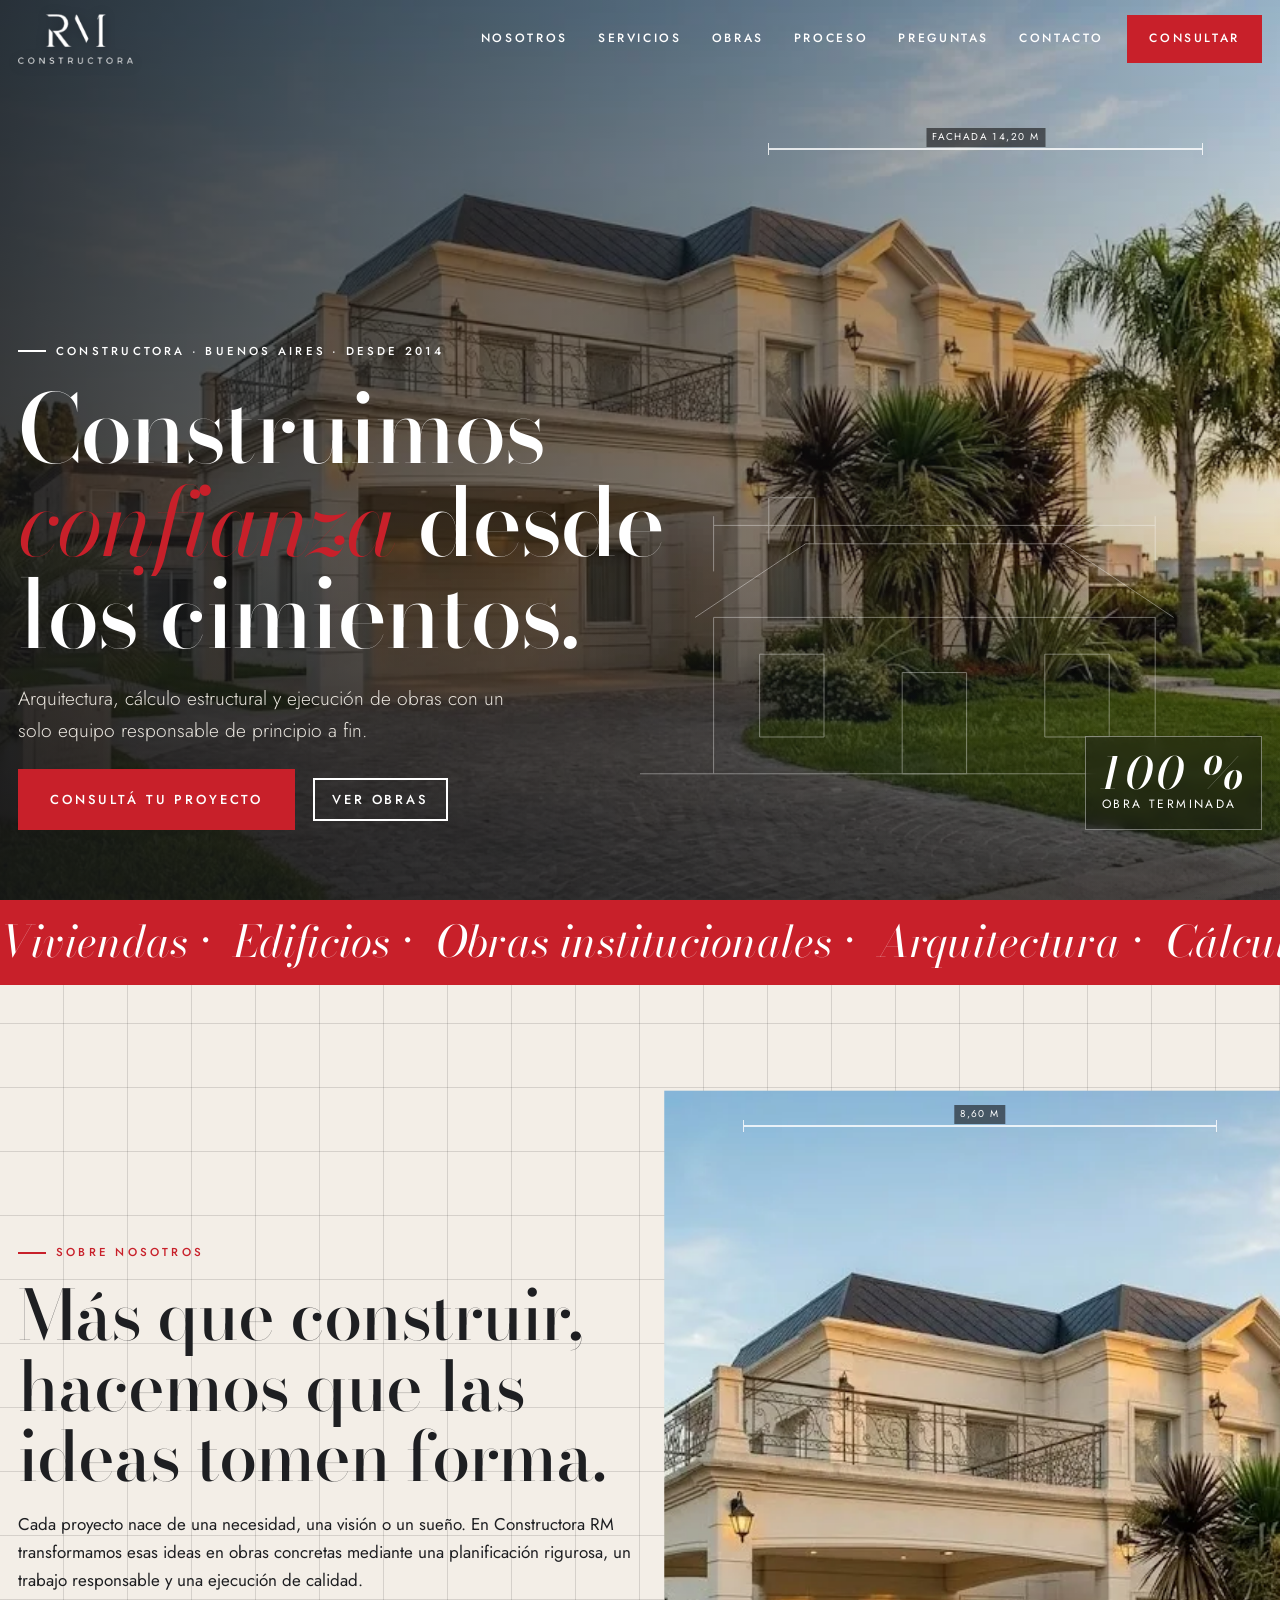
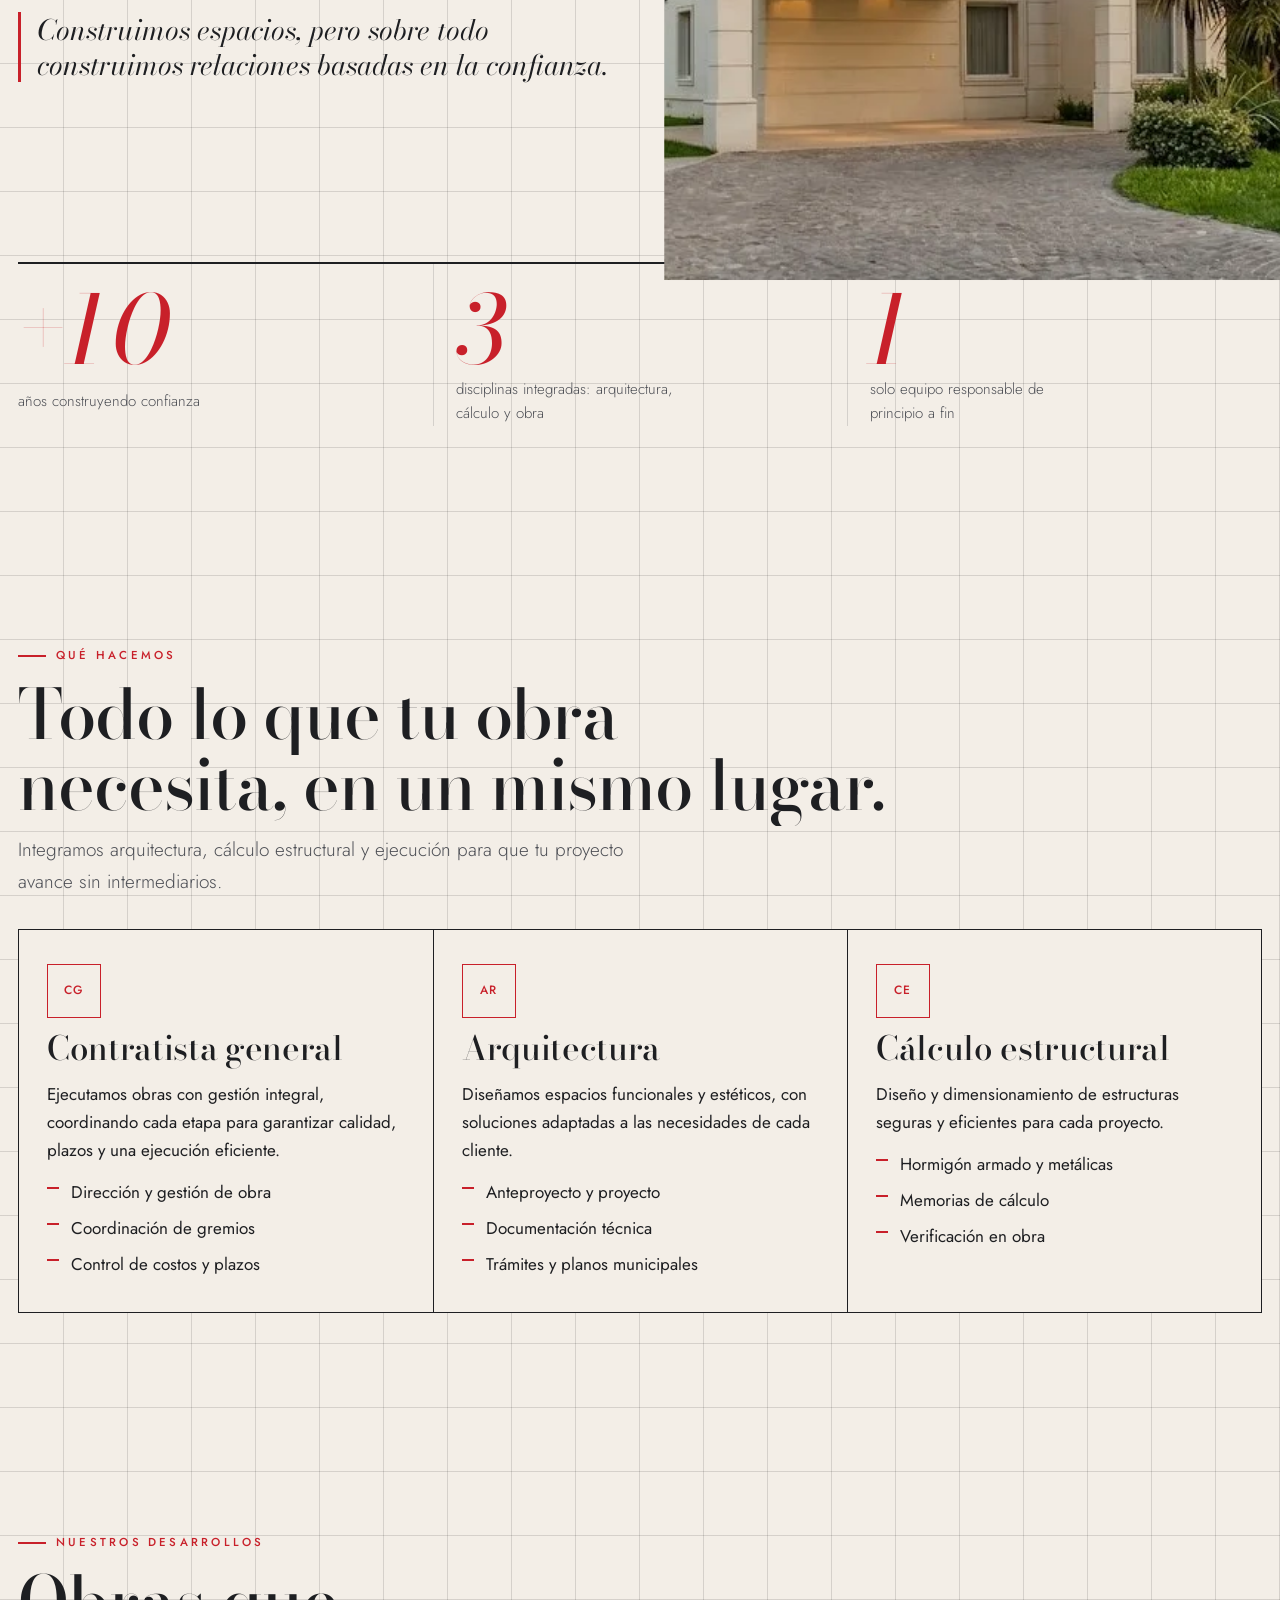
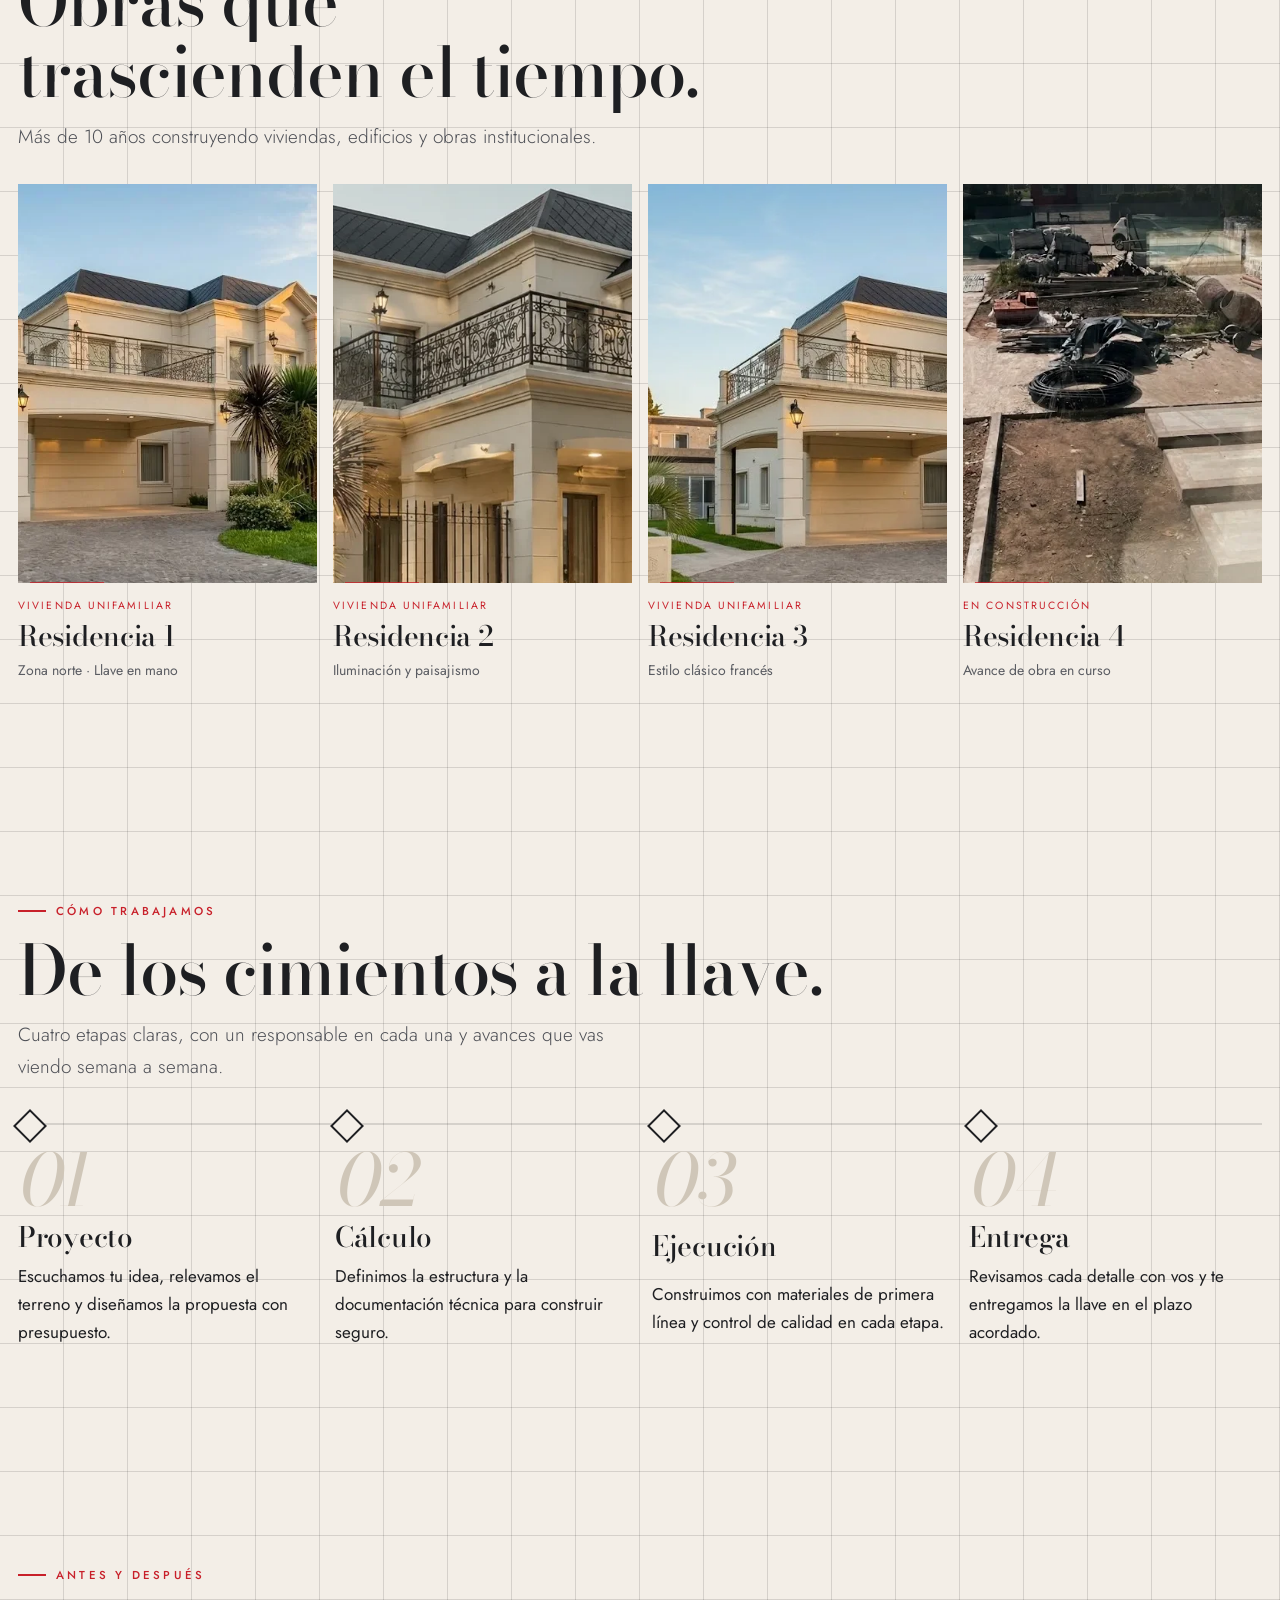
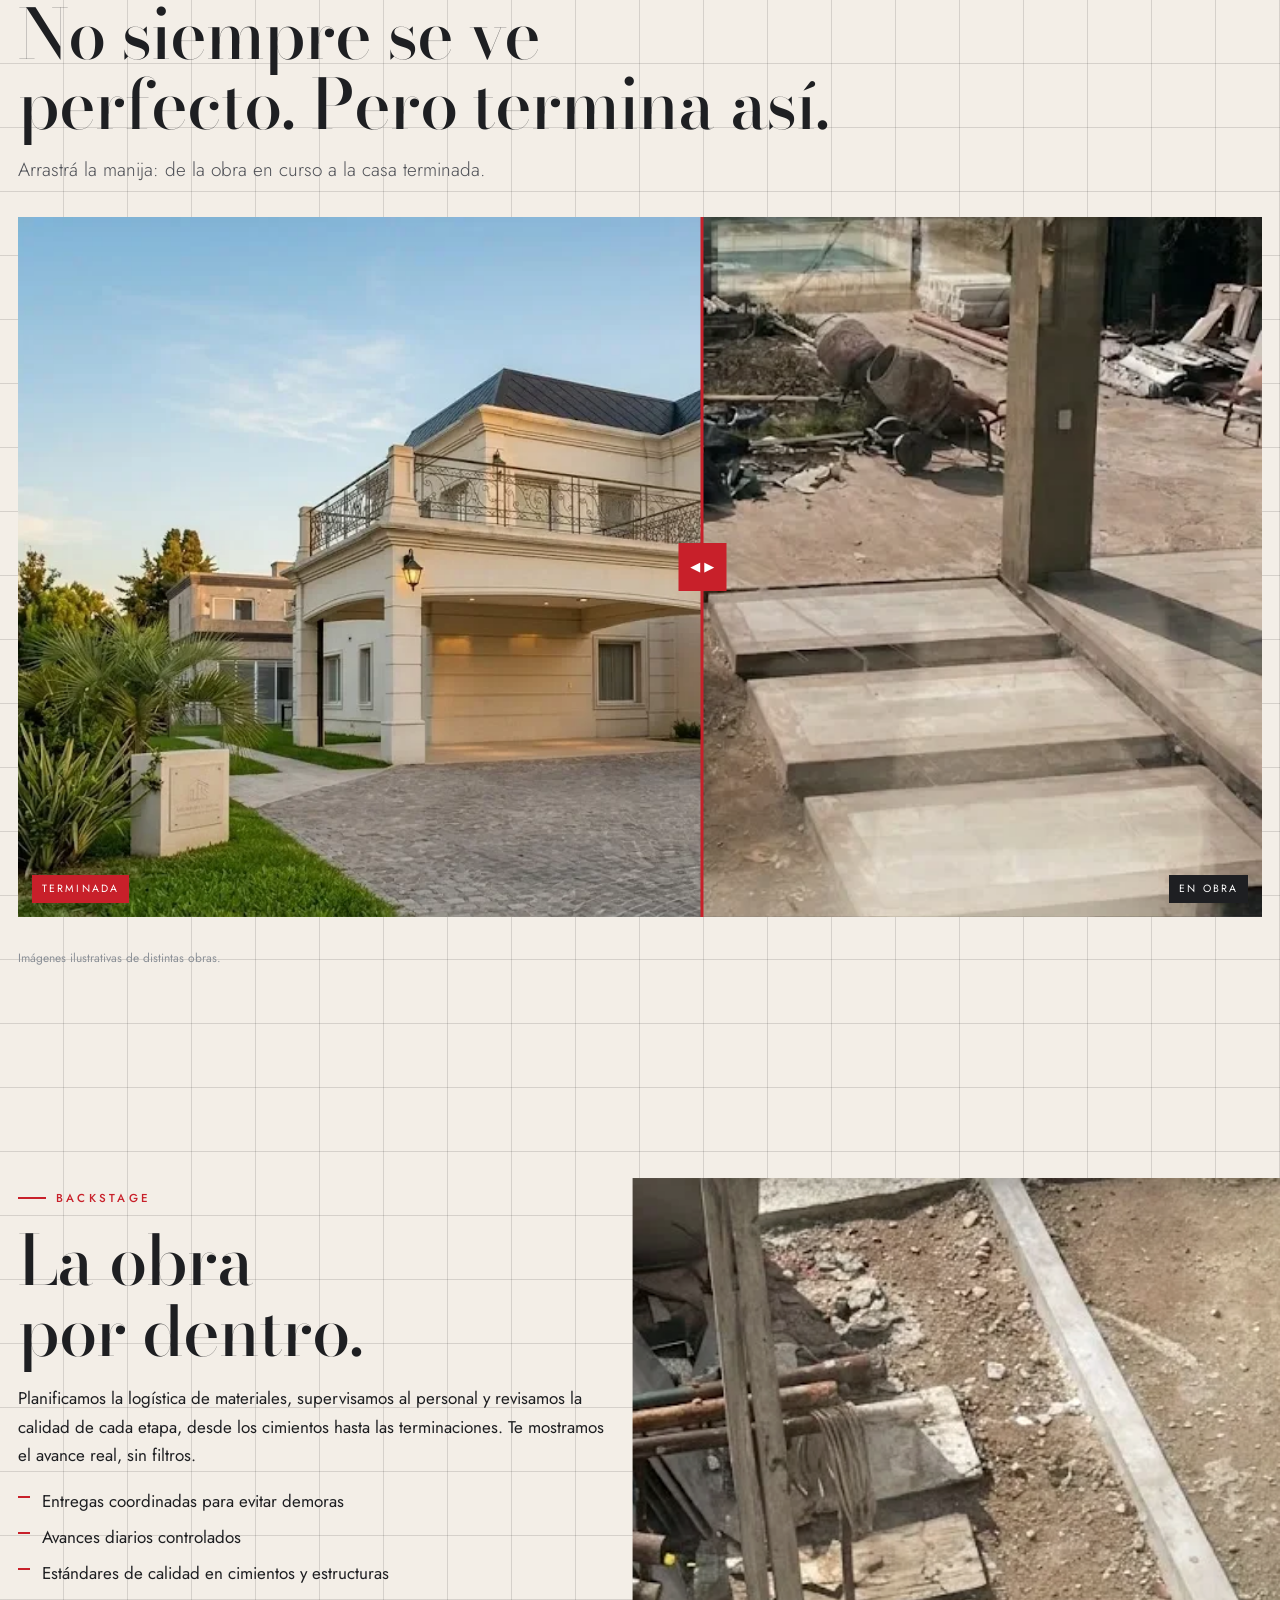
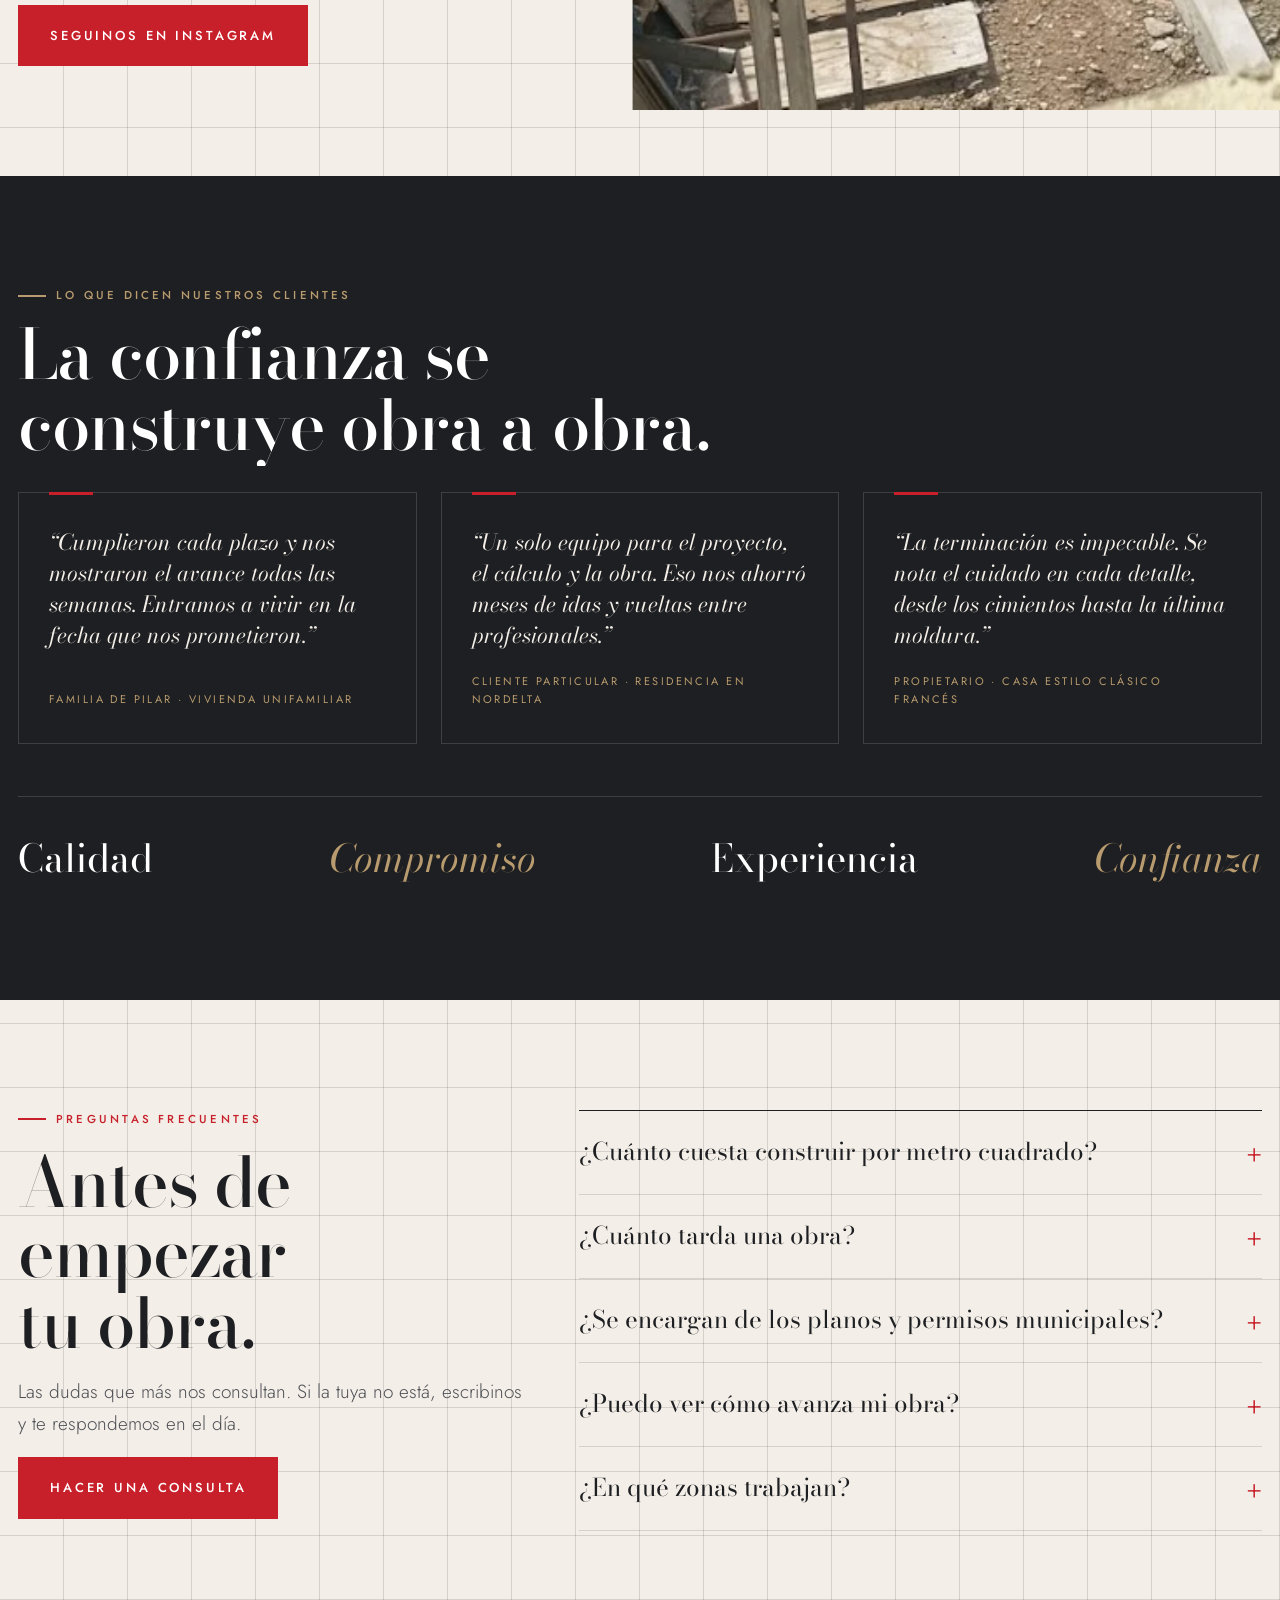
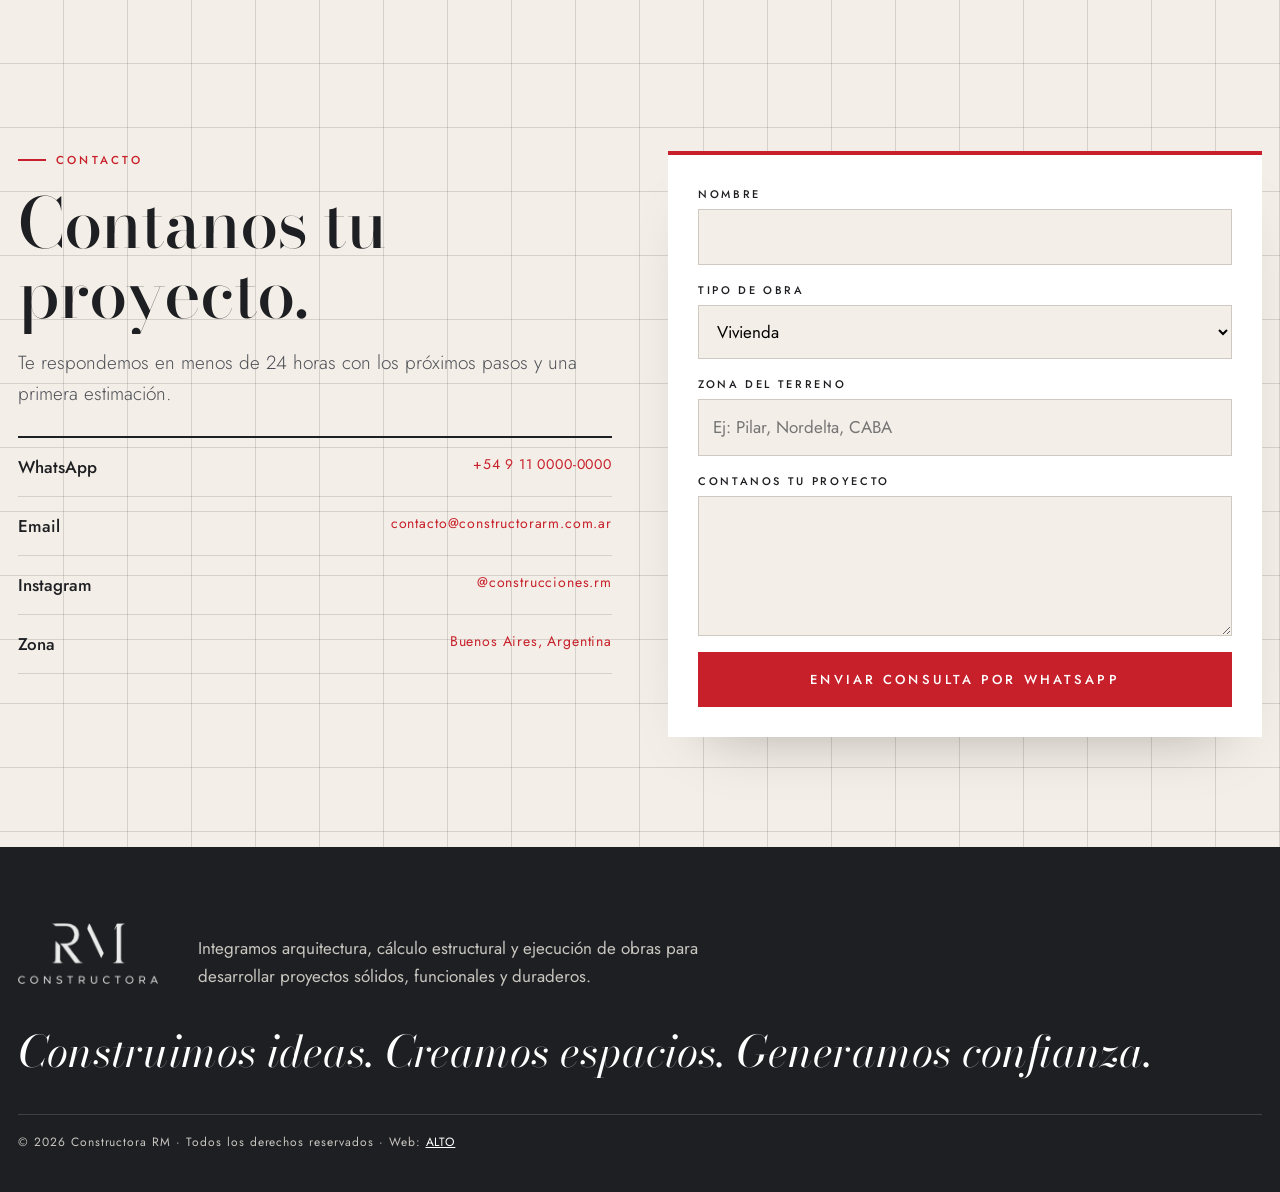
==== commit 97198238: "Add files via upload" ====
--- a/index.html
+++ b/index.html
@@ -4,8 +4,8 @@
 	<meta charset="UTF-8" />
 	<meta name="viewport" content="width=device-width, initial-scale=1" />
 <meta name='robots' content='noindex, nofollow' />
-<link rel="preload" href="./barlow-condensed-700.woff2" as="font" type="font/woff2" crossorigin>
-<link rel="preload" href="./barlow-400.woff2" as="font" type="font/woff2" crossorigin>
+<link rel="preload" href="./bodoni-moda.woff2" as="font" type="font/woff2" crossorigin>
+<link rel="preload" href="./jost.woff2" as="font" type="font/woff2" crossorigin>
 <title>Constructora RM &#8211; Construimos confianza desde los cimientos</title>
 <meta name="description" content="Constructora en Buenos Aires: arquitectura, cálculo estructural y ejecución de viviendas, edificios y obras institucionales. Más de 10 años construyendo confianza.">
 <meta property="og:type" content="website">
@@ -30,20 +30,20 @@
 </style>
 <style id="wp-block-navigation-link-inline-css">
 .wp-block-navigation .wp-block-navigation-item__label{overflow-wrap:break-word}.wp-block-navigation .wp-block-navigation-item__description{display:none}.link-ui-tools{outline:1px solid #f0f0f0;padding:8px}.link-ui-block-inserter{padding-top:8px}.link-ui-block-inserter__back{margin-left:8px;text-transform:uppercase}
-/*# sourceURL=./style.min.css */
-</style>
-<link rel='stylesheet' id='wp-block-navigation-css' href='./style.min.css' media='all' />
+/*# sourceURL=./navigation-link-style.min.css */
+</style>
+<link rel='stylesheet' id='wp-block-navigation-css' href='./navigation-style.min.css' media='all' />
 <style id="wp-block-button-inline-css">
 .wp-block-button__link{align-content:center;box-sizing:border-box;cursor:pointer;display:inline-block;height:100%;text-align:center;word-break:break-word}.wp-block-button__link.aligncenter{text-align:center}.wp-block-button__link.alignright{text-align:right}:where(.wp-block-button__link){border-radius:9999px;box-shadow:none;padding:calc(.667em + 2px) calc(1.333em + 2px);text-decoration:none}.wp-block-button[style*=text-decoration] .wp-block-button__link{text-decoration:inherit}.wp-block-buttons>.wp-block-button.has-custom-width{max-width:none}.wp-block-buttons>.wp-block-button.has-custom-width .wp-block-button__link{width:100%}.wp-block-buttons>.wp-block-button.has-custom-font-size .wp-block-button__link{font-size:inherit}.wp-block-buttons>.wp-block-button[class*=wp-block-button__width]{width:calc(var(--wp--block-button--width)*1% - var(--wp--style--block-gap, .5em)*(1 - var(--wp--block-button--width)/100))}.wp-block-buttons>.wp-block-button.wp-block-button__width-25{width:calc(25% - var(--wp--style--block-gap, .5em)*.75)}.wp-block-buttons>.wp-block-button.wp-block-button__width-50{width:calc(50% - var(--wp--style--block-gap, .5em)*.5)}.wp-block-buttons>.wp-block-button.wp-block-button__width-75{width:calc(75% - var(--wp--style--block-gap, .5em)*.25)}.wp-block-buttons>.wp-block-button.wp-block-button__width-100{flex-basis:100%;width:100%}.wp-block-buttons.is-vertical>.wp-block-button[class*=wp-block-button__width]{width:calc(var(--wp--block-button--width)*1%)}.wp-block-buttons.is-vertical>.wp-block-button.wp-block-button__width-25{width:25%}.wp-block-buttons.is-vertical>.wp-block-button.wp-block-button__width-50{width:50%}.wp-block-buttons.is-vertical>.wp-block-button.wp-block-button__width-75{width:75%}.wp-block-button.is-style-squared,.wp-block-button__link.wp-block-button.is-style-squared{border-radius:0}.wp-block-button.no-border-radius,.wp-block-button__link.no-border-radius{border-radius:0!important}:root :where(.wp-block-button .wp-block-button__link.is-style-outline),:root :where(.wp-block-button.is-style-outline>.wp-block-button__link){border:2px solid;padding:.667em 1.333em}:root :where(.wp-block-button .wp-block-button__link.is-style-outline:not(.has-text-color)),:root :where(.wp-block-button.is-style-outline>.wp-block-button__link:not(.has-text-color)){color:currentColor}:root :where(.wp-block-button .wp-block-button__link.is-style-outline:not(.has-background)),:root :where(.wp-block-button.is-style-outline>.wp-block-button__link:not(.has-background)){background-color:transparent;background-image:none}
-/*# sourceURL=./style.min.css */
+/*# sourceURL=./button-style.min.css */
 </style>
 <style id="wp-block-buttons-inline-css">
 .wp-block-buttons{box-sizing:border-box}.wp-block-buttons.is-vertical{flex-direction:column}.wp-block-buttons.is-vertical>.wp-block-button:last-child{margin-bottom:0}.wp-block-buttons>.wp-block-button{display:inline-block;margin:0}.wp-block-buttons.is-content-justification-left{justify-content:flex-start}.wp-block-buttons.is-content-justification-left.is-vertical{align-items:flex-start}.wp-block-buttons.is-content-justification-center{justify-content:center}.wp-block-buttons.is-content-justification-center.is-vertical{align-items:center}.wp-block-buttons.is-content-justification-right{justify-content:flex-end}.wp-block-buttons.is-content-justification-right.is-vertical{align-items:flex-end}.wp-block-buttons.is-content-justification-space-between{justify-content:space-between}.wp-block-buttons.aligncenter{text-align:center}.wp-block-buttons:not(.is-content-justification-space-between,.is-content-justification-right,.is-content-justification-left,.is-content-justification-center) .wp-block-button.aligncenter{margin-left:auto;margin-right:auto;width:100%}.wp-block-buttons[style*=text-decoration] .wp-block-button,.wp-block-buttons[style*=text-decoration] .wp-block-button__link{text-decoration:inherit}.wp-block-buttons.has-custom-font-size .wp-block-button__link{font-size:inherit}.wp-block-buttons .wp-block-button__link{width:100%}.wp-block-button.aligncenter{text-align:center}
-/*# sourceURL=./style.min.css */
+/*# sourceURL=./buttons-style.min.css */
 </style>
 <style id="wp-block-group-inline-css">
 .wp-block-group{box-sizing:border-box}:where(.wp-block-group.wp-block-group-is-layout-constrained){position:relative}
-/*# sourceURL=./style.min.css */
+/*# sourceURL=./group-style.min.css */
 </style>
 <style id="wp-block-group-theme-inline-css">
 :where(.wp-block-group.has-background){padding:1.25em 2.375em}
@@ -51,38 +51,42 @@
 </style>
 <style id="wp-block-template-part-theme-inline-css">
 :root :where(.wp-block-template-part.has-background){margin-bottom:0;margin-top:0;padding:1.25em 2.375em}
-/*# sourceURL=./theme.min.css */
+/*# sourceURL=./template-part-theme.min.css */
 </style>
 <style id="wp-block-image-inline-css">
 .wp-block-image>a,.wp-block-image>figure>a{display:inline-block}.wp-block-image img{box-sizing:border-box;height:auto;max-width:100%;vertical-align:bottom}@media not (prefers-reduced-motion){.wp-block-image img.hide{visibility:hidden}.wp-block-image img.show{animation:show-content-image .4s}}.wp-block-image[style*=border-radius] img,.wp-block-image[style*=border-radius]>a{border-radius:inherit}.wp-block-image.has-custom-border img{box-sizing:border-box}.wp-block-image.aligncenter{text-align:center}.wp-block-image.alignfull>a,.wp-block-image.alignwide>a{width:100%}.wp-block-image.alignfull img,.wp-block-image.alignwide img{height:auto;width:100%}.wp-block-image .aligncenter,.wp-block-image .alignleft,.wp-block-image .alignright,.wp-block-image.aligncenter,.wp-block-image.alignleft,.wp-block-image.alignright{display:table}.wp-block-image .aligncenter>figcaption,.wp-block-image .alignleft>figcaption,.wp-block-image .alignright>figcaption,.wp-block-image.aligncenter>figcaption,.wp-block-image.alignleft>figcaption,.wp-block-image.alignright>figcaption{caption-side:bottom;display:table-caption}.wp-block-image .alignleft{float:left;margin:.5em 1em .5em 0}.wp-block-image .alignright{float:right;margin:.5em 0 .5em 1em}.wp-block-image .aligncenter{margin-left:auto;margin-right:auto}.wp-block-image :where(figcaption){margin-bottom:1em;margin-top:.5em}.wp-block-image.is-style-circle-mask img{border-radius:9999px}@supports ((-webkit-mask-image:none) or (mask-image:none)) or (-webkit-mask-image:none){.wp-block-image.is-style-circle-mask img{border-radius:0;-webkit-mask-image:url('data:image/svg+xml;utf8,<svg viewBox="0 0 100 100" xmlns="http://www.w3.org/2000/svg"><circle cx="50" cy="50" r="50"/></svg>');mask-image:url('data:image/svg+xml;utf8,<svg viewBox="0 0 100 100" xmlns="http://www.w3.org/2000/svg"><circle cx="50" cy="50" r="50"/></svg>');mask-mode:alpha;-webkit-mask-position:center;mask-position:center;-webkit-mask-repeat:no-repeat;mask-repeat:no-repeat;-webkit-mask-size:contain;mask-size:contain}}:root :where(.wp-block-image.is-style-rounded img,.wp-block-image .is-style-rounded img){border-radius:9999px}.wp-block-image figure{margin:0}.wp-lightbox-container{display:flex;flex-direction:column;position:relative}.wp-lightbox-container img{cursor:zoom-in}.wp-lightbox-container img:hover+button{opacity:1}.wp-lightbox-container button{align-items:center;backdrop-filter:blur(16px) saturate(180%);background-color:rgba(90,90,90,.25);border:none;border-radius:4px;cursor:zoom-in;display:flex;height:20px;justify-content:center;opacity:0;padding:0;position:absolute;right:16px;text-align:center;top:16px;width:20px;z-index:100}@media not (prefers-reduced-motion){.wp-lightbox-container button{transition:opacity .2s ease}}.wp-lightbox-container button:focus-visible{outline:3px auto rgba(90,90,90,.25);outline:3px auto -webkit-focus-ring-color;outline-offset:3px}.wp-lightbox-container button:hover{cursor:pointer;opacity:1}.wp-lightbox-container button:focus{opacity:1}.wp-lightbox-container button:focus,.wp-lightbox-container button:hover,.wp-lightbox-container button:not(:hover):not(:active):not(.has-background){background-color:rgba(90,90,90,.25);border:none}.wp-lightbox-overlay{box-sizing:border-box;cursor:zoom-out;height:100vh;left:0;overflow:hidden;position:fixed;top:0;visibility:hidden;width:100%;z-index:100000}.wp-lightbox-overlay .wp-lightbox-close-button{align-items:center;cursor:pointer;display:flex;font-family:inherit;gap:8px;justify-content:center;line-height:1;min-height:40px;min-width:40px;padding:0 4px;position:absolute;right:calc(env(safe-area-inset-right) + 16px);top:calc(env(safe-area-inset-top) + 16px);z-index:5000000}.wp-lightbox-overlay .wp-lightbox-close-button:focus,.wp-lightbox-overlay .wp-lightbox-close-button:hover,.wp-lightbox-overlay .wp-lightbox-close-button:not(:hover):not(:active):not(.has-background){background:none;border:none}.wp-lightbox-overlay .wp-lightbox-close-button:has(.wp-lightbox-close-text:not([hidden])) .wp-lightbox-close-icon svg{height:1em;width:1em}.wp-lightbox-overlay .wp-lightbox-close-icon svg{display:block}.wp-lightbox-overlay .wp-lightbox-navigation-button-next,.wp-lightbox-overlay .wp-lightbox-navigation-button-prev{align-items:center;bottom:16px;cursor:pointer;display:flex;font-family:inherit;gap:4px;justify-content:center;line-height:1;min-height:40px;min-width:40px;padding:0 8px;position:absolute;z-index:2000002}.wp-lightbox-overlay .wp-lightbox-navigation-button-next[hidden],.wp-lightbox-overlay .wp-lightbox-navigation-button-prev[hidden]{display:none}@media (min-width:960px){.wp-lightbox-overlay .wp-lightbox-navigation-button-next,.wp-lightbox-overlay .wp-lightbox-navigation-button-prev{bottom:50%;transform:translateY(-50%)}}.wp-lightbox-overlay .wp-lightbox-navigation-button-next:focus,.wp-lightbox-overlay .wp-lightbox-navigation-button-next:hover,.wp-lightbox-overlay .wp-lightbox-navigation-button-next:not(:hover):not(:active):not(.has-background),.wp-lightbox-overlay .wp-lightbox-navigation-button-prev:focus,.wp-lightbox-overlay .wp-lightbox-navigation-button-prev:hover,.wp-lightbox-overlay .wp-lightbox-navigation-button-prev:not(:hover):not(:active):not(.has-background){background:none;border:none;padding:0 8px}.wp-lightbox-overlay .wp-lightbox-navigation-button-next:has(.wp-lightbox-navigation-text:not([hidden])) .wp-lightbox-navigation-icon svg,.wp-lightbox-overlay .wp-lightbox-navigation-button-prev:has(.wp-lightbox-navigation-text:not([hidden])) .wp-lightbox-navigation-icon svg{display:block;height:1.5em;width:1.5em}.wp-lightbox-overlay .wp-lightbox-navigation-button-prev{left:calc(env(safe-area-inset-left) + 16px)}.wp-lightbox-overlay .wp-lightbox-navigation-button-next{right:calc(env(safe-area-inset-right) + 16px)}.wp-lightbox-overlay .wp-lightbox-navigation-icon svg{vertical-align:middle}.wp-lightbox-overlay .lightbox-image-container{height:var(--wp--lightbox-container-height);left:50%;overflow:hidden;position:absolute;top:50%;transform:translate(-50%,-50%);transform-origin:top left;width:var(--wp--lightbox-container-width);z-index:2000001}.wp-lightbox-overlay .wp-block-image{align-items:center;box-sizing:border-box;display:flex;height:100%;justify-content:center;margin:0;position:relative;transform-origin:0 0;width:100%;z-index:3000000}.wp-lightbox-overlay .wp-block-image img{height:var(--wp--lightbox-image-height);min-height:var(--wp--lightbox-image-height);min-width:var(--wp--lightbox-image-width);width:var(--wp--lightbox-image-width)}.wp-lightbox-overlay .wp-block-image figcaption{display:none}.wp-lightbox-overlay button{background:none;border:none}.wp-lightbox-overlay .scrim{background-color:#fff;height:100%;opacity:.9;position:absolute;width:100%;z-index:2000000}.wp-lightbox-overlay.active{visibility:visible}@media not (prefers-reduced-motion){.wp-lightbox-overlay.active{animation:turn-on-visibility .25s both}.wp-lightbox-overlay.active img{animation:turn-on-visibility .35s both}.wp-lightbox-overlay.show-closing-animation:not(.active){animation:turn-off-visibility .35s both}.wp-lightbox-overlay.show-closing-animation:not(.active) img{animation:turn-off-visibility .25s both}.wp-lightbox-overlay.zoom.active{animation:none;opacity:1;visibility:visible}.wp-lightbox-overlay.zoom.active .lightbox-image-container{animation:lightbox-zoom-in .4s}.wp-lightbox-overlay.zoom.active .lightbox-image-container img{animation:none}.wp-lightbox-overlay.zoom.active .scrim{animation:turn-on-visibility .4s forwards}.wp-lightbox-overlay.zoom.show-closing-animation:not(.active){animation:none}.wp-lightbox-overlay.zoom.show-closing-animation:not(.active) .lightbox-image-container{animation:lightbox-zoom-out .4s}.wp-lightbox-overlay.zoom.show-closing-animation:not(.active) .lightbox-image-container img{animation:none}.wp-lightbox-overlay.zoom.show-closing-animation:not(.active) .scrim{animation:turn-off-visibility .4s forwards}}@keyframes show-content-image{0%{visibility:hidden}99%{visibility:hidden}to{visibility:visible}}@keyframes turn-on-visibility{0%{opacity:0}to{opacity:1}}@keyframes turn-off-visibility{0%{opacity:1;visibility:visible}99%{opacity:0;visibility:visible}to{opacity:0;visibility:hidden}}@keyframes lightbox-zoom-in{0%{transform:translate(calc((-100vw + var(--wp--lightbox-scrollbar-width))/2 + var(--wp--lightbox-initial-left-position)),calc(-50vh + var(--wp--lightbox-initial-top-position))) scale(var(--wp--lightbox-scale))}to{transform:translate(-50%,-50%) scale(1)}}@keyframes lightbox-zoom-out{0%{transform:translate(-50%,-50%) scale(1);visibility:visible}99%{visibility:visible}to{transform:translate(calc((-100vw + var(--wp--lightbox-scrollbar-width))/2 + var(--wp--lightbox-initial-left-position)),calc(-50vh + var(--wp--lightbox-initial-top-position))) scale(var(--wp--lightbox-scale));visibility:hidden}}
-/*# sourceURL=./style.min.css */
+/*# sourceURL=./image-style.min.css */
 </style>
 <style id="wp-block-image-theme-inline-css">
 :root :where(.wp-block-image figcaption){color:#555;font-size:13px;text-align:center}.is-dark-theme :root :where(.wp-block-image figcaption){color:hsla(0,0%,100%,.65)}.wp-block-image{margin:0 0 1em}
-/*# sourceURL=./theme.min.css */
+/*# sourceURL=./image-theme.min.css */
 </style>
 <style id="wp-block-paragraph-inline-css">
 .is-small-text{font-size:.875em}.is-regular-text{font-size:1em}.is-large-text{font-size:2.25em}.is-larger-text{font-size:3em}.has-drop-cap:not(:focus):first-letter{float:left;font-size:8.4em;font-style:normal;font-weight:100;line-height:.68;margin:.05em .1em 0 0;text-transform:uppercase}body.rtl .has-drop-cap:not(:focus):first-letter{float:none;margin-left:.1em}p.has-drop-cap.has-background{overflow:hidden}:root :where(p.has-background){padding:1.25em 2.375em}:where(p.has-text-color:not(.has-link-color)) a{color:inherit}p.has-text-align-left[style*="writing-mode:vertical-lr"],p.has-text-align-right[style*="writing-mode:vertical-rl"]{rotate:180deg}
-/*# sourceURL=./style.min.css */
+/*# sourceURL=./paragraph-style.min.css */
 </style>
 <style id="wp-block-heading-inline-css">
 h1:where(.wp-block-heading).has-background,h2:where(.wp-block-heading).has-background,h3:where(.wp-block-heading).has-background,h4:where(.wp-block-heading).has-background,h5:where(.wp-block-heading).has-background,h6:where(.wp-block-heading).has-background{padding:1.25em 2.375em}h1.has-text-align-left[style*=writing-mode]:where([style*=vertical-lr]),h1.has-text-align-right[style*=writing-mode]:where([style*=vertical-rl]),h2.has-text-align-left[style*=writing-mode]:where([style*=vertical-lr]),h2.has-text-align-right[style*=writing-mode]:where([style*=vertical-rl]),h3.has-text-align-left[style*=writing-mode]:where([style*=vertical-lr]),h3.has-text-align-right[style*=writing-mode]:where([style*=vertical-rl]),h4.has-text-align-left[style*=writing-mode]:where([style*=vertical-lr]),h4.has-text-align-right[style*=writing-mode]:where([style*=vertical-rl]),h5.has-text-align-left[style*=writing-mode]:where([style*=vertical-lr]),h5.has-text-align-right[style*=writing-mode]:where([style*=vertical-rl]),h6.has-text-align-left[style*=writing-mode]:where([style*=vertical-lr]),h6.has-text-align-right[style*=writing-mode]:where([style*=vertical-rl]){rotate:180deg}
-/*# sourceURL=./style.min.css */
+/*# sourceURL=./heading-style.min.css */
 </style>
 <style id="wp-block-list-inline-css">
 ol,ul{box-sizing:border-box}:root :where(.wp-block-list.has-background){padding:1.25em 2.375em}
-/*# sourceURL=./style.min.css */
+/*# sourceURL=./list-style.min.css */
+</style>
+<style id="wp-block-details-inline-css">
+.wp-block-details{box-sizing:border-box}.wp-block-details summary{cursor:pointer}
+/*# sourceURL=./details-style.min.css */
 </style>
 <style id="wp-block-post-content-inline-css">
 .wp-block-post-content{display:flow-root}
-/*# sourceURL=./style.min.css */
+/*# sourceURL=./post-content-style.min.css */
 </style>
 <style id="wp-block-library-inline-css">
 :root{--wp-block-synced-color:#7a00df;--wp-block-synced-color--rgb:122,0,223;--wp-bound-block-color:var(--wp-block-synced-color);--wp-editor-canvas-background:#ddd;--wp-admin-theme-color:#007cba;--wp-admin-theme-color--rgb:0,124,186;--wp-admin-theme-color-darker-10:#006ba1;--wp-admin-theme-color-darker-10--rgb:0,107,160.5;--wp-admin-theme-color-darker-20:#005a87;--wp-admin-theme-color-darker-20--rgb:0,90,135;--wp-admin-border-width-focus:2px}@media (min-resolution:192dpi){:root{--wp-admin-border-width-focus:1.5px}}.wp-element-button{cursor:pointer}:root .has-very-light-gray-background-color{background-color:#eee}:root .has-very-dark-gray-background-color{background-color:#313131}:root .has-very-light-gray-color{color:#eee}:root .has-very-dark-gray-color{color:#313131}:root .has-vivid-green-cyan-to-vivid-cyan-blue-gradient-background{background:linear-gradient(135deg,#00d084,#0693e3)}:root .has-purple-crush-gradient-background{background:linear-gradient(135deg,#34e2e4,#4721fb 50%,#ab1dfe)}:root .has-hazy-dawn-gradient-background{background:linear-gradient(135deg,#faaca8,#dad0ec)}:root .has-subdued-olive-gradient-background{background:linear-gradient(135deg,#fafae1,#67a671)}:root .has-atomic-cream-gradient-background{background:linear-gradient(135deg,#fdd79a,#004a59)}:root .has-nightshade-gradient-background{background:linear-gradient(135deg,#330968,#31cdcf)}:root .has-midnight-gradient-background{background:linear-gradient(135deg,#020381,#2874fc)}:root{--wp--preset--font-size--normal:16px;--wp--preset--font-size--huge:42px}.has-regular-font-size{font-size:1em}.has-larger-font-size{font-size:2.625em}.has-normal-font-size{font-size:var(--wp--preset--font-size--normal)}.has-huge-font-size{font-size:var(--wp--preset--font-size--huge)}:root .has-text-align-center{text-align:center}:root .has-text-align-left{text-align:left}:root .has-text-align-right{text-align:right}.has-fit-text{white-space:nowrap!important}#end-resizable-editor-section{display:none}.aligncenter{clear:both}.items-justified-left{justify-content:flex-start}.items-justified-center{justify-content:center}.items-justified-right{justify-content:flex-end}.items-justified-space-between{justify-content:space-between}.screen-reader-text{word-wrap:normal!important;border:0;clip-path:inset(50%);height:1px;margin:-1px;overflow:hidden;padding:0;position:absolute;width:1px;word-break:normal!important}.screen-reader-text:focus{background-color:#ddd;clip-path:none;color:#444;display:block;font-size:1em;height:auto;left:5px;line-height:normal;padding:15px 23px 14px;text-decoration:none;top:5px;width:auto;z-index:100000}html :where(.has-border-color){border-style:solid}html :where([style^=border-color],[style*=";border-color"],[style*="; border-color"]){border-style:solid}html :where([style^=border-top-color],[style*=";border-top-color"],[style*="; border-top-color"]){border-top-style:solid}html :where([style^=border-right-color],[style*=";border-right-color"],[style*="; border-right-color"]){border-right-style:solid}html :where([style^=border-bottom-color],[style*=";border-bottom-color"],[style*="; border-bottom-color"]){border-bottom-style:solid}html :where([style^=border-left-color],[style*=";border-left-color"],[style*="; border-left-color"]){border-left-style:solid}html :where([style^=border-width],[style*=";border-width"],[style*="; border-width"]){border-style:solid}html :where([style^=border-top-width],[style*=";border-top-width"],[style*="; border-top-width"]){border-top-style:solid}html :where([style^=border-right-width],[style*=";border-right-width"],[style*="; border-right-width"]){border-right-style:solid}html :where([style^=border-bottom-width],[style*=";border-bottom-width"],[style*="; border-bottom-width"]){border-bottom-style:solid}html :where([style^=border-left-width],[style*=";border-left-width"],[style*="; border-left-width"]){border-left-style:solid}html :where(img[class*=wp-image-]){height:auto;max-width:100%}:where(figure){margin:0 0 1em}html :where(.is-position-sticky){--wp-admin--admin-bar--position-offset:var(--wp-admin--admin-bar--height,0px)}@media screen and (max-width:600px){html :where(.is-position-sticky){--wp-admin--admin-bar--position-offset:0px}}
 /*# sourceURL=/wp-includes/css/dist/block-library/common.min.css */
 </style>
 <style id="global-styles-inline-css">
-:root{--wp--preset--aspect-ratio--square: 1;--wp--preset--aspect-ratio--4-3: 4/3;--wp--preset--aspect-ratio--3-4: 3/4;--wp--preset--aspect-ratio--3-2: 3/2;--wp--preset--aspect-ratio--2-3: 2/3;--wp--preset--aspect-ratio--16-9: 16/9;--wp--preset--aspect-ratio--9-16: 9/16;--wp--preset--color--black: #000000;--wp--preset--color--cyan-bluish-gray: #abb8c3;--wp--preset--color--white: #ffffff;--wp--preset--color--pale-pink: #f78da7;--wp--preset--color--vivid-red: #cf2e2e;--wp--preset--color--luminous-vivid-orange: #ff6900;--wp--preset--color--luminous-vivid-amber: #fcb900;--wp--preset--color--light-green-cyan: #7bdcb5;--wp--preset--color--vivid-green-cyan: #00d084;--wp--preset--color--pale-cyan-blue: #8ed1fc;--wp--preset--color--vivid-cyan-blue: #0693e3;--wp--preset--color--vivid-purple: #9b51e0;--wp--preset--color--rojo: #C8202A;--wp--preset--color--carbon: #1E1F22;--wp--preset--color--hormigon: #F3EEE7;--wp--preset--color--arena: #B89B6E;--wp--preset--color--acero: #8A8F96;--wp--preset--color--blanco: #FFFFFF;--wp--preset--gradient--vivid-cyan-blue-to-vivid-purple: linear-gradient(135deg,rgb(6,147,227) 0%,rgb(155,81,224) 100%);--wp--preset--gradient--light-green-cyan-to-vivid-green-cyan: linear-gradient(135deg,rgb(122,220,180) 0%,rgb(0,208,130) 100%);--wp--preset--gradient--luminous-vivid-amber-to-luminous-vivid-orange: linear-gradient(135deg,rgb(252,185,0) 0%,rgb(255,105,0) 100%);--wp--preset--gradient--luminous-vivid-orange-to-vivid-red: linear-gradient(135deg,rgb(255,105,0) 0%,rgb(207,46,46) 100%);--wp--preset--gradient--very-light-gray-to-cyan-bluish-gray: linear-gradient(135deg,rgb(238,238,238) 0%,rgb(169,184,195) 100%);--wp--preset--gradient--cool-to-warm-spectrum: linear-gradient(135deg,rgb(74,234,220) 0%,rgb(151,120,209) 20%,rgb(207,42,186) 40%,rgb(238,44,130) 60%,rgb(251,105,98) 80%,rgb(254,248,76) 100%);--wp--preset--gradient--blush-light-purple: linear-gradient(135deg,rgb(255,206,236) 0%,rgb(152,150,240) 100%);--wp--preset--gradient--blush-bordeaux: linear-gradient(135deg,rgb(254,205,165) 0%,rgb(254,45,45) 50%,rgb(107,0,62) 100%);--wp--preset--gradient--luminous-dusk: linear-gradient(135deg,rgb(255,203,112) 0%,rgb(199,81,192) 50%,rgb(65,88,208) 100%);--wp--preset--gradient--pale-ocean: linear-gradient(135deg,rgb(255,245,203) 0%,rgb(182,227,212) 50%,rgb(51,167,181) 100%);--wp--preset--gradient--electric-grass: linear-gradient(135deg,rgb(202,248,128) 0%,rgb(113,206,126) 100%);--wp--preset--gradient--midnight: linear-gradient(135deg,rgb(2,3,129) 0%,rgb(40,116,252) 100%);--wp--preset--font-size--small: 13px;--wp--preset--font-size--medium: clamp(14px, 0.875rem + ((1vw - 3.2px) * 0.625), 20px);--wp--preset--font-size--large: clamp(22.041px, 1.378rem + ((1vw - 3.2px) * 1.454), 36px);--wp--preset--font-size--x-large: clamp(25.014px, 1.563rem + ((1vw - 3.2px) * 1.769), 42px);--wp--preset--font-family--display: "Barlow Condensed", "Arial Narrow", sans-serif;--wp--preset--font-family--body: Barlow, system-ui, sans-serif;--wp--preset--font-family--mono: "DM Mono", ui-monospace, monospace;--wp--preset--spacing--20: 0.44rem;--wp--preset--spacing--30: 0.67rem;--wp--preset--spacing--40: 1rem;--wp--preset--spacing--50: 1.5rem;--wp--preset--spacing--60: 2.25rem;--wp--preset--spacing--70: 3.38rem;--wp--preset--spacing--80: 5.06rem;--wp--preset--shadow--natural: 6px 6px 9px rgba(0, 0, 0, 0.2);--wp--preset--shadow--deep: 12px 12px 50px rgba(0, 0, 0, 0.4);--wp--preset--shadow--sharp: 6px 6px 0px rgba(0, 0, 0, 0.2);--wp--preset--shadow--outlined: 6px 6px 0px -3px rgb(255, 255, 255), 6px 6px rgb(0, 0, 0);--wp--preset--shadow--crisp: 6px 6px 0px rgb(0, 0, 0);}.wp-block-button{--wp--preset--dimension--25: 25%;--wp--preset--dimension--50: 50%;--wp--preset--dimension--75: 75%;--wp--preset--dimension--100: 100%;}:root { --wp--style--global--content-size: 820px;--wp--style--global--wide-size: 1280px; }:where(body) { margin: 0; }.wp-site-blocks > .alignleft { float: left; margin-right: 2em; }.wp-site-blocks > .alignright { float: right; margin-left: 2em; }.wp-site-blocks > .aligncenter { justify-content: center; margin-left: auto; margin-right: auto; }:where(.wp-site-blocks) > * { margin-block-start: 1.1rem; margin-block-end: 0; }:where(.wp-site-blocks) > :first-child { margin-block-start: 0; }:where(.wp-site-blocks) > :last-child { margin-block-end: 0; }:root { --wp--style--block-gap: 1.1rem; }:root :where(.is-layout-flow) > :first-child{margin-block-start: 0;}:root :where(.is-layout-flow) > :last-child{margin-block-end: 0;}:root :where(.is-layout-flow) > *{margin-block-start: 1.1rem;margin-block-end: 0;}:root :where(.is-layout-constrained) > :first-child{margin-block-start: 0;}:root :where(.is-layout-constrained) > :last-child{margin-block-end: 0;}:root :where(.is-layout-constrained) > *{margin-block-start: 1.1rem;margin-block-end: 0;}:root :where(.is-layout-flex){gap: 1.1rem;}:root :where(.is-layout-grid){gap: 1.1rem;}.is-layout-flow > .alignleft{float: left;margin-inline-start: 0;margin-inline-end: 2em;}.is-layout-flow > .alignright{float: right;margin-inline-start: 2em;margin-inline-end: 0;}.is-layout-flow > .aligncenter{margin-left: auto !important;margin-right: auto !important;}.is-layout-constrained > .alignleft{float: left;margin-inline-start: 0;margin-inline-end: 2em;}.is-layout-constrained > .alignright{float: right;margin-inline-start: 2em;margin-inline-end: 0;}.is-layout-constrained > .aligncenter{margin-left: auto !important;margin-right: auto !important;}.is-layout-constrained > :where(:not(.alignleft):not(.alignright):not(.alignfull)){max-width: var(--wp--style--global--content-size);margin-left: auto !important;margin-right: auto !important;}.is-layout-constrained > .alignwide{max-width: var(--wp--style--global--wide-size);}body .is-layout-flex{display: flex;}.is-layout-flex{flex-wrap: wrap;align-items: center;}.is-layout-flex > :is(*, div){margin: 0;}body .is-layout-grid{display: grid;}.is-layout-grid > :is(*, div){margin: 0;}body{background-color: var(--wp--preset--color--hormigon);color: var(--wp--preset--color--carbon);font-family: var(--wp--preset--font-family--body);font-size: clamp(14px, 0.875rem + ((1vw - 3.2px) * 0.313), 17px);line-height: 1.6;padding-top: 0px;padding-right: 0;padding-bottom: 0px;padding-left: 0;}a:where(:not(.wp-element-button)){color: currentColor;}h1, h2, h3, h4, h5, h6{font-family: var(--wp--preset--font-family--display);font-weight: 700;line-height: 0.95;text-transform: uppercase;}:root :where(.wp-element-button, .wp-block-button__link){background-color: var(--wp--preset--color--carbon);border-radius: 0;border-width: 0;color: var(--wp--preset--color--blanco);font-family: var(--wp--preset--font-family--display);font-size: clamp(14px, 0.875rem + ((1vw - 3.2px) * 0.313), 17px);font-style: inherit;font-weight: 700;letter-spacing: 0.08em;line-height: inherit;padding-top: 16px;padding-right: 28px;padding-bottom: 16px;padding-left: 28px;text-decoration: none;text-transform: uppercase;}.has-black-color{color: var(--wp--preset--color--black) !important;}.has-cyan-bluish-gray-color{color: var(--wp--preset--color--cyan-bluish-gray) !important;}.has-white-color{color: var(--wp--preset--color--white) !important;}.has-pale-pink-color{color: var(--wp--preset--color--pale-pink) !important;}.has-vivid-red-color{color: var(--wp--preset--color--vivid-red) !important;}.has-luminous-vivid-orange-color{color: var(--wp--preset--color--luminous-vivid-orange) !important;}.has-luminous-vivid-amber-color{color: var(--wp--preset--color--luminous-vivid-amber) !important;}.has-light-green-cyan-color{color: var(--wp--preset--color--light-green-cyan) !important;}.has-vivid-green-cyan-color{color: var(--wp--preset--color--vivid-green-cyan) !important;}.has-pale-cyan-blue-color{color: var(--wp--preset--color--pale-cyan-blue) !important;}.has-vivid-cyan-blue-color{color: var(--wp--preset--color--vivid-cyan-blue) !important;}.has-vivid-purple-color{color: var(--wp--preset--color--vivid-purple) !important;}.has-rojo-color{color: var(--wp--preset--color--rojo) !important;}.has-carbon-color{color: var(--wp--preset--color--carbon) !important;}.has-hormigon-color{color: var(--wp--preset--color--hormigon) !important;}.has-arena-color{color: var(--wp--preset--color--arena) !important;}.has-acero-color{color: var(--wp--preset--color--acero) !important;}.has-blanco-color{color: var(--wp--preset--color--blanco) !important;}.has-black-background-color{background-color: var(--wp--preset--color--black) !important;}.has-cyan-bluish-gray-background-color{background-color: var(--wp--preset--color--cyan-bluish-gray) !important;}.has-white-background-color{background-color: var(--wp--preset--color--white) !important;}.has-pale-pink-background-color{background-color: var(--wp--preset--color--pale-pink) !important;}.has-vivid-red-background-color{background-color: var(--wp--preset--color--vivid-red) !important;}.has-luminous-vivid-orange-background-color{background-color: var(--wp--preset--color--luminous-vivid-orange) !important;}.has-luminous-vivid-amber-background-color{background-color: var(--wp--preset--color--luminous-vivid-amber) !important;}.has-light-green-cyan-background-color{background-color: var(--wp--preset--color--light-green-cyan) !important;}.has-vivid-green-cyan-background-color{background-color: var(--wp--preset--color--vivid-green-cyan) !important;}.has-pale-cyan-blue-background-color{background-color: var(--wp--preset--color--pale-cyan-blue) !important;}.has-vivid-cyan-blue-background-color{background-color: var(--wp--preset--color--vivid-cyan-blue) !important;}.has-vivid-purple-background-color{background-color: var(--wp--preset--color--vivid-purple) !important;}.has-rojo-background-color{background-color: var(--wp--preset--color--rojo) !important;}.has-carbon-background-color{background-color: var(--wp--preset--color--carbon) !important;}.has-hormigon-background-color{background-color: var(--wp--preset--color--hormigon) !important;}.has-arena-background-color{background-color: var(--wp--preset--color--arena) !important;}.has-acero-background-color{background-color: var(--wp--preset--color--acero) !important;}.has-blanco-background-color{background-color: var(--wp--preset--color--blanco) !important;}.has-black-border-color{border-color: var(--wp--preset--color--black) !important;}.has-cyan-bluish-gray-border-color{border-color: var(--wp--preset--color--cyan-bluish-gray) !important;}.has-white-border-color{border-color: var(--wp--preset--color--white) !important;}.has-pale-pink-border-color{border-color: var(--wp--preset--color--pale-pink) !important;}.has-vivid-red-border-color{border-color: var(--wp--preset--color--vivid-red) !important;}.has-luminous-vivid-orange-border-color{border-color: var(--wp--preset--color--luminous-vivid-orange) !important;}.has-luminous-vivid-amber-border-color{border-color: var(--wp--preset--color--luminous-vivid-amber) !important;}.has-light-green-cyan-border-color{border-color: var(--wp--preset--color--light-green-cyan) !important;}.has-vivid-green-cyan-border-color{border-color: var(--wp--preset--color--vivid-green-cyan) !important;}.has-pale-cyan-blue-border-color{border-color: var(--wp--preset--color--pale-cyan-blue) !important;}.has-vivid-cyan-blue-border-color{border-color: var(--wp--preset--color--vivid-cyan-blue) !important;}.has-vivid-purple-border-color{border-color: var(--wp--preset--color--vivid-purple) !important;}.has-rojo-border-color{border-color: var(--wp--preset--color--rojo) !important;}.has-carbon-border-color{border-color: var(--wp--preset--color--carbon) !important;}.has-hormigon-border-color{border-color: var(--wp--preset--color--hormigon) !important;}.has-arena-border-color{border-color: var(--wp--preset--color--arena) !important;}.has-acero-border-color{border-color: var(--wp--preset--color--acero) !important;}.has-blanco-border-color{border-color: var(--wp--preset--color--blanco) !important;}.has-vivid-cyan-blue-to-vivid-purple-gradient-background{background: var(--wp--preset--gradient--vivid-cyan-blue-to-vivid-purple) !important;}.has-light-green-cyan-to-vivid-green-cyan-gradient-background{background: var(--wp--preset--gradient--light-green-cyan-to-vivid-green-cyan) !important;}.has-luminous-vivid-amber-to-luminous-vivid-orange-gradient-background{background: var(--wp--preset--gradient--luminous-vivid-amber-to-luminous-vivid-orange) !important;}.has-luminous-vivid-orange-to-vivid-red-gradient-background{background: var(--wp--preset--gradient--luminous-vivid-orange-to-vivid-red) !important;}.has-very-light-gray-to-cyan-bluish-gray-gradient-background{background: var(--wp--preset--gradient--very-light-gray-to-cyan-bluish-gray) !important;}.has-cool-to-warm-spectrum-gradient-background{background: var(--wp--preset--gradient--cool-to-warm-spectrum) !important;}.has-blush-light-purple-gradient-background{background: var(--wp--preset--gradient--blush-light-purple) !important;}.has-blush-bordeaux-gradient-background{background: var(--wp--preset--gradient--blush-bordeaux) !important;}.has-luminous-dusk-gradient-background{background: var(--wp--preset--gradient--luminous-dusk) !important;}.has-pale-ocean-gradient-background{background: var(--wp--preset--gradient--pale-ocean) !important;}.has-electric-grass-gradient-background{background: var(--wp--preset--gradient--electric-grass) !important;}.has-midnight-gradient-background{background: var(--wp--preset--gradient--midnight) !important;}.has-small-font-size{font-size: var(--wp--preset--font-size--small) !important;}.has-medium-font-size{font-size: var(--wp--preset--font-size--medium) !important;}.has-large-font-size{font-size: var(--wp--preset--font-size--large) !important;}.has-x-large-font-size{font-size: var(--wp--preset--font-size--x-large) !important;}.has-display-font-family{font-family: var(--wp--preset--font-family--display) !important;}.has-body-font-family{font-family: var(--wp--preset--font-family--body) !important;}.has-mono-font-family{font-family: var(--wp--preset--font-family--mono) !important;}
+:root{--wp--preset--aspect-ratio--square: 1;--wp--preset--aspect-ratio--4-3: 4/3;--wp--preset--aspect-ratio--3-4: 3/4;--wp--preset--aspect-ratio--3-2: 3/2;--wp--preset--aspect-ratio--2-3: 2/3;--wp--preset--aspect-ratio--16-9: 16/9;--wp--preset--aspect-ratio--9-16: 9/16;--wp--preset--color--black: #000000;--wp--preset--color--cyan-bluish-gray: #abb8c3;--wp--preset--color--white: #ffffff;--wp--preset--color--pale-pink: #f78da7;--wp--preset--color--vivid-red: #cf2e2e;--wp--preset--color--luminous-vivid-orange: #ff6900;--wp--preset--color--luminous-vivid-amber: #fcb900;--wp--preset--color--light-green-cyan: #7bdcb5;--wp--preset--color--vivid-green-cyan: #00d084;--wp--preset--color--pale-cyan-blue: #8ed1fc;--wp--preset--color--vivid-cyan-blue: #0693e3;--wp--preset--color--vivid-purple: #9b51e0;--wp--preset--color--rojo: #C8202A;--wp--preset--color--carbon: #1E1F22;--wp--preset--color--hormigon: #F3EEE7;--wp--preset--color--arena: #B89B6E;--wp--preset--color--acero: #8A8F96;--wp--preset--color--blanco: #FFFFFF;--wp--preset--gradient--vivid-cyan-blue-to-vivid-purple: linear-gradient(135deg,rgb(6,147,227) 0%,rgb(155,81,224) 100%);--wp--preset--gradient--light-green-cyan-to-vivid-green-cyan: linear-gradient(135deg,rgb(122,220,180) 0%,rgb(0,208,130) 100%);--wp--preset--gradient--luminous-vivid-amber-to-luminous-vivid-orange: linear-gradient(135deg,rgb(252,185,0) 0%,rgb(255,105,0) 100%);--wp--preset--gradient--luminous-vivid-orange-to-vivid-red: linear-gradient(135deg,rgb(255,105,0) 0%,rgb(207,46,46) 100%);--wp--preset--gradient--very-light-gray-to-cyan-bluish-gray: linear-gradient(135deg,rgb(238,238,238) 0%,rgb(169,184,195) 100%);--wp--preset--gradient--cool-to-warm-spectrum: linear-gradient(135deg,rgb(74,234,220) 0%,rgb(151,120,209) 20%,rgb(207,42,186) 40%,rgb(238,44,130) 60%,rgb(251,105,98) 80%,rgb(254,248,76) 100%);--wp--preset--gradient--blush-light-purple: linear-gradient(135deg,rgb(255,206,236) 0%,rgb(152,150,240) 100%);--wp--preset--gradient--blush-bordeaux: linear-gradient(135deg,rgb(254,205,165) 0%,rgb(254,45,45) 50%,rgb(107,0,62) 100%);--wp--preset--gradient--luminous-dusk: linear-gradient(135deg,rgb(255,203,112) 0%,rgb(199,81,192) 50%,rgb(65,88,208) 100%);--wp--preset--gradient--pale-ocean: linear-gradient(135deg,rgb(255,245,203) 0%,rgb(182,227,212) 50%,rgb(51,167,181) 100%);--wp--preset--gradient--electric-grass: linear-gradient(135deg,rgb(202,248,128) 0%,rgb(113,206,126) 100%);--wp--preset--gradient--midnight: linear-gradient(135deg,rgb(2,3,129) 0%,rgb(40,116,252) 100%);--wp--preset--font-size--small: 13px;--wp--preset--font-size--medium: clamp(14px, 0.875rem + ((1vw - 3.2px) * 0.625), 20px);--wp--preset--font-size--large: clamp(22.041px, 1.378rem + ((1vw - 3.2px) * 1.454), 36px);--wp--preset--font-size--x-large: clamp(25.014px, 1.563rem + ((1vw - 3.2px) * 1.769), 42px);--wp--preset--font-family--display: "Bodoni Moda", Didot, "Times New Roman", serif;--wp--preset--font-family--body: Jost, "Helvetica Neue", system-ui, sans-serif;--wp--preset--spacing--20: 0.44rem;--wp--preset--spacing--30: 0.67rem;--wp--preset--spacing--40: 1rem;--wp--preset--spacing--50: 1.5rem;--wp--preset--spacing--60: 2.25rem;--wp--preset--spacing--70: 3.38rem;--wp--preset--spacing--80: 5.06rem;--wp--preset--shadow--natural: 6px 6px 9px rgba(0, 0, 0, 0.2);--wp--preset--shadow--deep: 12px 12px 50px rgba(0, 0, 0, 0.4);--wp--preset--shadow--sharp: 6px 6px 0px rgba(0, 0, 0, 0.2);--wp--preset--shadow--outlined: 6px 6px 0px -3px rgb(255, 255, 255), 6px 6px rgb(0, 0, 0);--wp--preset--shadow--crisp: 6px 6px 0px rgb(0, 0, 0);}.wp-block-button{--wp--preset--dimension--25: 25%;--wp--preset--dimension--50: 50%;--wp--preset--dimension--75: 75%;--wp--preset--dimension--100: 100%;}:root { --wp--style--global--content-size: 820px;--wp--style--global--wide-size: 1280px; }:where(body) { margin: 0; }.wp-site-blocks > .alignleft { float: left; margin-right: 2em; }.wp-site-blocks > .alignright { float: right; margin-left: 2em; }.wp-site-blocks > .aligncenter { justify-content: center; margin-left: auto; margin-right: auto; }:where(.wp-site-blocks) > * { margin-block-start: 1.1rem; margin-block-end: 0; }:where(.wp-site-blocks) > :first-child { margin-block-start: 0; }:where(.wp-site-blocks) > :last-child { margin-block-end: 0; }:root { --wp--style--block-gap: 1.1rem; }:root :where(.is-layout-flow) > :first-child{margin-block-start: 0;}:root :where(.is-layout-flow) > :last-child{margin-block-end: 0;}:root :where(.is-layout-flow) > *{margin-block-start: 1.1rem;margin-block-end: 0;}:root :where(.is-layout-constrained) > :first-child{margin-block-start: 0;}:root :where(.is-layout-constrained) > :last-child{margin-block-end: 0;}:root :where(.is-layout-constrained) > *{margin-block-start: 1.1rem;margin-block-end: 0;}:root :where(.is-layout-flex){gap: 1.1rem;}:root :where(.is-layout-grid){gap: 1.1rem;}.is-layout-flow > .alignleft{float: left;margin-inline-start: 0;margin-inline-end: 2em;}.is-layout-flow > .alignright{float: right;margin-inline-start: 2em;margin-inline-end: 0;}.is-layout-flow > .aligncenter{margin-left: auto !important;margin-right: auto !important;}.is-layout-constrained > .alignleft{float: left;margin-inline-start: 0;margin-inline-end: 2em;}.is-layout-constrained > .alignright{float: right;margin-inline-start: 2em;margin-inline-end: 0;}.is-layout-constrained > .aligncenter{margin-left: auto !important;margin-right: auto !important;}.is-layout-constrained > :where(:not(.alignleft):not(.alignright):not(.alignfull)){max-width: var(--wp--style--global--content-size);margin-left: auto !important;margin-right: auto !important;}.is-layout-constrained > .alignwide{max-width: var(--wp--style--global--wide-size);}body .is-layout-flex{display: flex;}.is-layout-flex{flex-wrap: wrap;align-items: center;}.is-layout-flex > :is(*, div){margin: 0;}body .is-layout-grid{display: grid;}.is-layout-grid > :is(*, div){margin: 0;}body{background-color: var(--wp--preset--color--hormigon);color: var(--wp--preset--color--carbon);font-family: var(--wp--preset--font-family--body);font-size: clamp(14px, 0.875rem + ((1vw - 3.2px) * 0.313), 17px);font-weight: 400;line-height: 1.65;padding-top: 0px;padding-right: 0;padding-bottom: 0px;padding-left: 0;}a:where(:not(.wp-element-button)){color: currentColor;}h1, h2, h3, h4, h5, h6{font-family: var(--wp--preset--font-family--display);font-weight: 500;letter-spacing: -0.01em;line-height: 1.02;}:root :where(.wp-element-button, .wp-block-button__link){background-color: var(--wp--preset--color--carbon);border-radius: 0;border-width: 0;color: var(--wp--preset--color--blanco);font-family: var(--wp--preset--font-family--body);font-size: 13px;font-style: inherit;font-weight: 500;letter-spacing: 0.22em;line-height: inherit;padding-top: 18px;padding-right: 30px;padding-bottom: 18px;padding-left: 30px;text-decoration: none;text-transform: uppercase;}.has-black-color{color: var(--wp--preset--color--black) !important;}.has-cyan-bluish-gray-color{color: var(--wp--preset--color--cyan-bluish-gray) !important;}.has-white-color{color: var(--wp--preset--color--white) !important;}.has-pale-pink-color{color: var(--wp--preset--color--pale-pink) !important;}.has-vivid-red-color{color: var(--wp--preset--color--vivid-red) !important;}.has-luminous-vivid-orange-color{color: var(--wp--preset--color--luminous-vivid-orange) !important;}.has-luminous-vivid-amber-color{color: var(--wp--preset--color--luminous-vivid-amber) !important;}.has-light-green-cyan-color{color: var(--wp--preset--color--light-green-cyan) !important;}.has-vivid-green-cyan-color{color: var(--wp--preset--color--vivid-green-cyan) !important;}.has-pale-cyan-blue-color{color: var(--wp--preset--color--pale-cyan-blue) !important;}.has-vivid-cyan-blue-color{color: var(--wp--preset--color--vivid-cyan-blue) !important;}.has-vivid-purple-color{color: var(--wp--preset--color--vivid-purple) !important;}.has-rojo-color{color: var(--wp--preset--color--rojo) !important;}.has-carbon-color{color: var(--wp--preset--color--carbon) !important;}.has-hormigon-color{color: var(--wp--preset--color--hormigon) !important;}.has-arena-color{color: var(--wp--preset--color--arena) !important;}.has-acero-color{color: var(--wp--preset--color--acero) !important;}.has-blanco-color{color: var(--wp--preset--color--blanco) !important;}.has-black-background-color{background-color: var(--wp--preset--color--black) !important;}.has-cyan-bluish-gray-background-color{background-color: var(--wp--preset--color--cyan-bluish-gray) !important;}.has-white-background-color{background-color: var(--wp--preset--color--white) !important;}.has-pale-pink-background-color{background-color: var(--wp--preset--color--pale-pink) !important;}.has-vivid-red-background-color{background-color: var(--wp--preset--color--vivid-red) !important;}.has-luminous-vivid-orange-background-color{background-color: var(--wp--preset--color--luminous-vivid-orange) !important;}.has-luminous-vivid-amber-background-color{background-color: var(--wp--preset--color--luminous-vivid-amber) !important;}.has-light-green-cyan-background-color{background-color: var(--wp--preset--color--light-green-cyan) !important;}.has-vivid-green-cyan-background-color{background-color: var(--wp--preset--color--vivid-green-cyan) !important;}.has-pale-cyan-blue-background-color{background-color: var(--wp--preset--color--pale-cyan-blue) !important;}.has-vivid-cyan-blue-background-color{background-color: var(--wp--preset--color--vivid-cyan-blue) !important;}.has-vivid-purple-background-color{background-color: var(--wp--preset--color--vivid-purple) !important;}.has-rojo-background-color{background-color: var(--wp--preset--color--rojo) !important;}.has-carbon-background-color{background-color: var(--wp--preset--color--carbon) !important;}.has-hormigon-background-color{background-color: var(--wp--preset--color--hormigon) !important;}.has-arena-background-color{background-color: var(--wp--preset--color--arena) !important;}.has-acero-background-color{background-color: var(--wp--preset--color--acero) !important;}.has-blanco-background-color{background-color: var(--wp--preset--color--blanco) !important;}.has-black-border-color{border-color: var(--wp--preset--color--black) !important;}.has-cyan-bluish-gray-border-color{border-color: var(--wp--preset--color--cyan-bluish-gray) !important;}.has-white-border-color{border-color: var(--wp--preset--color--white) !important;}.has-pale-pink-border-color{border-color: var(--wp--preset--color--pale-pink) !important;}.has-vivid-red-border-color{border-color: var(--wp--preset--color--vivid-red) !important;}.has-luminous-vivid-orange-border-color{border-color: var(--wp--preset--color--luminous-vivid-orange) !important;}.has-luminous-vivid-amber-border-color{border-color: var(--wp--preset--color--luminous-vivid-amber) !important;}.has-light-green-cyan-border-color{border-color: var(--wp--preset--color--light-green-cyan) !important;}.has-vivid-green-cyan-border-color{border-color: var(--wp--preset--color--vivid-green-cyan) !important;}.has-pale-cyan-blue-border-color{border-color: var(--wp--preset--color--pale-cyan-blue) !important;}.has-vivid-cyan-blue-border-color{border-color: var(--wp--preset--color--vivid-cyan-blue) !important;}.has-vivid-purple-border-color{border-color: var(--wp--preset--color--vivid-purple) !important;}.has-rojo-border-color{border-color: var(--wp--preset--color--rojo) !important;}.has-carbon-border-color{border-color: var(--wp--preset--color--carbon) !important;}.has-hormigon-border-color{border-color: var(--wp--preset--color--hormigon) !important;}.has-arena-border-color{border-color: var(--wp--preset--color--arena) !important;}.has-acero-border-color{border-color: var(--wp--preset--color--acero) !important;}.has-blanco-border-color{border-color: var(--wp--preset--color--blanco) !important;}.has-vivid-cyan-blue-to-vivid-purple-gradient-background{background: var(--wp--preset--gradient--vivid-cyan-blue-to-vivid-purple) !important;}.has-light-green-cyan-to-vivid-green-cyan-gradient-background{background: var(--wp--preset--gradient--light-green-cyan-to-vivid-green-cyan) !important;}.has-luminous-vivid-amber-to-luminous-vivid-orange-gradient-background{background: var(--wp--preset--gradient--luminous-vivid-amber-to-luminous-vivid-orange) !important;}.has-luminous-vivid-orange-to-vivid-red-gradient-background{background: var(--wp--preset--gradient--luminous-vivid-orange-to-vivid-red) !important;}.has-very-light-gray-to-cyan-bluish-gray-gradient-background{background: var(--wp--preset--gradient--very-light-gray-to-cyan-bluish-gray) !important;}.has-cool-to-warm-spectrum-gradient-background{background: var(--wp--preset--gradient--cool-to-warm-spectrum) !important;}.has-blush-light-purple-gradient-background{background: var(--wp--preset--gradient--blush-light-purple) !important;}.has-blush-bordeaux-gradient-background{background: var(--wp--preset--gradient--blush-bordeaux) !important;}.has-luminous-dusk-gradient-background{background: var(--wp--preset--gradient--luminous-dusk) !important;}.has-pale-ocean-gradient-background{background: var(--wp--preset--gradient--pale-ocean) !important;}.has-electric-grass-gradient-background{background: var(--wp--preset--gradient--electric-grass) !important;}.has-midnight-gradient-background{background: var(--wp--preset--gradient--midnight) !important;}.has-small-font-size{font-size: var(--wp--preset--font-size--small) !important;}.has-medium-font-size{font-size: var(--wp--preset--font-size--medium) !important;}.has-large-font-size{font-size: var(--wp--preset--font-size--large) !important;}.has-x-large-font-size{font-size: var(--wp--preset--font-size--x-large) !important;}.has-display-font-family{font-family: var(--wp--preset--font-family--display) !important;}.has-body-font-family{font-family: var(--wp--preset--font-family--body) !important;}
 /*# sourceURL=global-styles-inline-css */
 </style>
 <style id="block-style-variation-styles-inline-css">
@@ -104,18 +108,16 @@
 </script>
 <link rel="modulepreload" href="./index.min.js" id="@wordpress/interactivity-js-modulepreload" fetchpriority="low">
 <style class="wp-fonts-local">
-@font-face{font-family:"Barlow Condensed";font-style:normal;font-weight:700;font-display:swap;src:url('./barlow-condensed-700.woff2') format('woff2');}
-@font-face{font-family:"Barlow Condensed";font-style:normal;font-weight:500;font-display:swap;src:url('./barlow-condensed-500.woff2') format('woff2');}
-@font-face{font-family:Barlow;font-style:normal;font-weight:400;font-display:swap;src:url('./barlow-400.woff2') format('woff2');}
-@font-face{font-family:Barlow;font-style:normal;font-weight:600;font-display:swap;src:url('./barlow-600.woff2') format('woff2');}
-@font-face{font-family:"DM Mono";font-style:normal;font-weight:400;font-display:swap;src:url('./dm-mono-400.woff2') format('woff2');}
+@font-face{font-family:"Bodoni Moda";font-style:normal;font-weight:400 700;font-display:swap;src:url('./bodoni-moda.woff2') format('woff2');}
+@font-face{font-family:"Bodoni Moda";font-style:italic;font-weight:400 700;font-display:swap;src:url('./bodoni-moda-italic.woff2') format('woff2');}
+@font-face{font-family:Jost;font-style:normal;font-weight:300 600;font-display:swap;src:url('./jost.woff2') format('woff2');}
 </style>
 </head>
 
-<body class="home wp-singular page-template page-template-page-rm page page-id-67 wp-custom-logo wp-embed-responsive wp-theme-constructora-rm">
+<body class="home wp-singular page-template page-template-page-rm page page-id-71 wp-custom-logo wp-embed-responsive wp-theme-constructora-rm">
 <script>document.documentElement.classList.add("rm-js");</script><div class="rm-progress" aria-hidden="true"><i></i><b>Avance de obra 0 %</b></div>
 <a class="skip-link screen-reader-text" id="wp-skip-link" href="#wp--skip-link--target">Saltar al contenido</a><div class="wp-site-blocks"><header class="wp-block-template-part">
-<div class="wp-block-group alignfull rm-top is-layout-flow wp-block-group-is-layout-flow"><div class="rm-logo wp-block-site-logo"><a href="./" class="custom-logo-link" rel="home" aria-current="page"><img width="120" height="72" src="./logo-rm-constructora.png" class="custom-logo" alt="Constructora RM" decoding="async" srcset="./logo-rm-constructora.png 881w, ./logo-rm-constructora-300x181.png 300w, ./logo-rm-constructora-768x463.png 768w" sizes="(max-width: 120px) 100vw, 120px" /></a></div>
+<div class="wp-block-group alignfull rm-top is-layout-flow wp-block-group-is-layout-flow"><div class="rm-logo wp-block-site-logo"><a href="./" class="custom-logo-link" rel="home" aria-current="page"><img width="120" height="51" src="./logo-rm-constructora.png" class="custom-logo" alt="Constructora RM" decoding="async" srcset="./logo-rm-constructora.png 866w, ./logo-rm-constructora-300x130.png 300w, ./logo-rm-constructora-768x333.png 768w" sizes="(max-width: 120px) 100vw, 120px" /></a></div>
 
 <nav class="is-responsive items-justified-right rm-nav wp-block-navigation is-content-justification-right is-layout-flex wp-container-core-navigation-is-layout-3f8777c0 wp-block-navigation-is-layout-flex" 
 		 data-wp-interactive="core/navigation" data-wp-context='{"overlayOpenedBy":{"click":false,"hover":false,"focus":false},"type":"overlay","roleAttribute":"","ariaLabel":"Men\u00fa"}'><button aria-haspopup="dialog" aria-label="Abrir el menú" class="wp-block-navigation__responsive-container-open" 
@@ -142,7 +144,7 @@
 							<div class="wp-block-navigation__responsive-container-content" 
 				data-wp-watch="callbacks.focusFirstElement"
 			 id="modal-1-content">
-								<ul class="wp-block-navigation__container is-responsive items-justified-right rm-nav wp-block-navigation"><li class="wp-block-navigation-item wp-block-navigation-link"><a class="wp-block-navigation-item__content"  href="#nosotros"><span class="wp-block-navigation-item__label">Nosotros</span></a></li><li class="wp-block-navigation-item wp-block-navigation-link"><a class="wp-block-navigation-item__content"  href="#servicios"><span class="wp-block-navigation-item__label">Servicios</span></a></li><li class="wp-block-navigation-item wp-block-navigation-link"><a class="wp-block-navigation-item__content"  href="#obras"><span class="wp-block-navigation-item__label">Obras</span></a></li><li class="wp-block-navigation-item wp-block-navigation-link"><a class="wp-block-navigation-item__content"  href="#proceso"><span class="wp-block-navigation-item__label">Proceso</span></a></li><li class="wp-block-navigation-item wp-block-navigation-link"><a class="wp-block-navigation-item__content"  href="#contacto"><span class="wp-block-navigation-item__label">Contacto</span></a></li></ul>
+								<ul class="wp-block-navigation__container is-responsive items-justified-right rm-nav wp-block-navigation"><li class="wp-block-navigation-item wp-block-navigation-link"><a class="wp-block-navigation-item__content"  href="#nosotros"><span class="wp-block-navigation-item__label">Nosotros</span></a></li><li class="wp-block-navigation-item wp-block-navigation-link"><a class="wp-block-navigation-item__content"  href="#servicios"><span class="wp-block-navigation-item__label">Servicios</span></a></li><li class="wp-block-navigation-item wp-block-navigation-link"><a class="wp-block-navigation-item__content"  href="#obras"><span class="wp-block-navigation-item__label">Obras</span></a></li><li class="wp-block-navigation-item wp-block-navigation-link"><a class="wp-block-navigation-item__content"  href="#proceso"><span class="wp-block-navigation-item__label">Proceso</span></a></li><li class="wp-block-navigation-item wp-block-navigation-link"><a class="wp-block-navigation-item__content"  href="#faq"><span class="wp-block-navigation-item__label">Preguntas</span></a></li><li class="wp-block-navigation-item wp-block-navigation-link"><a class="wp-block-navigation-item__content"  href="#contacto"><span class="wp-block-navigation-item__label">Contacto</span></a></li></ul>
 								
 							</div>
 						</div>
@@ -165,15 +167,15 @@
 
 
 <div class="wp-block-group wrap hero-in is-layout-flow wp-block-group-is-layout-flow">
-<p class="kicker wp-block-paragraph">Constructora · Buenos Aires</p>
-
-
-
-<h1 class="wp-block-heading hero-title">Construimos<br><span>confianza</span></h1>
-
-
-
-<p class="hero-lead wp-block-paragraph">Desde los cimientos. Arquitectura, cálculo estructural y ejecución de obras con un solo equipo responsable de principio a fin.</p>
+<p class="kicker wp-block-paragraph">Constructora · Buenos Aires · Desde 2014</p>
+
+
+
+<h1 class="wp-block-heading hero-title">Construimos <em>confianza</em> desde los cimientos.</h1>
+
+
+
+<p class="hero-lead wp-block-paragraph">Arquitectura, cálculo estructural y ejecución de obras con un solo equipo responsable de principio a fin.</p>
 
 
 
@@ -621,45 +623,121 @@
 
 
 
-<div id="valores" class="wp-block-group alignfull rm-sec val-sec is-layout-flow wp-block-group-is-layout-flow">
+<div id="testimonios" class="wp-block-group alignfull rm-sec val-sec is-layout-flow wp-block-group-is-layout-flow">
 <div class="wp-block-group wrap is-layout-flow wp-block-group-is-layout-flow">
 <div class="wp-block-group sec-head is-layout-flow wp-block-group-is-layout-flow">
-<p class="sec-n wp-block-paragraph">Por qué elegirnos</p>
-
-
-
-<h2 class="wp-block-heading sec-title">Calidad, compromiso y experiencia.</h2>
-</div>
-
-
-
-<div class="wp-block-group vals is-layout-flow wp-block-group-is-layout-flow">
-<div class="wp-block-group val is-layout-flow wp-block-group-is-layout-flow">
-<h3 class="wp-block-heading">Calidad</h3>
-
-
-
-<p class="wp-block-paragraph">Materiales de primera línea y altos estándares de ejecución para resultados sólidos y duraderos.</p>
-</div>
-
-
-
-<div class="wp-block-group val is-layout-flow wp-block-group-is-layout-flow">
-<h3 class="wp-block-heading">Compromiso</h3>
-
-
-
-<p class="wp-block-paragraph">Gestión eficiente y cumplimiento de plazos. Te acompañamos del inicio a la entrega final.</p>
-</div>
-
-
-
-<div class="wp-block-group val is-layout-flow wp-block-group-is-layout-flow">
-<h3 class="wp-block-heading">Experiencia</h3>
-
-
-
-<p class="wp-block-paragraph">Más de 10 años acompañando cada proyecto de principio a fin.</p>
+<p class="sec-n wp-block-paragraph">Lo que dicen nuestros clientes</p>
+
+
+
+<h2 class="wp-block-heading sec-title">La confianza se construye obra a obra.</h2>
+</div>
+
+
+
+<div class="wp-block-group testis is-layout-flow wp-block-group-is-layout-flow">
+<div class="wp-block-group testi is-layout-flow wp-block-group-is-layout-flow">
+<p class="t-txt wp-block-paragraph">“Cumplieron cada plazo y nos mostraron el avance todas las semanas. Entramos a vivir en la fecha que nos prometieron.”</p>
+
+
+
+<p class="t-who wp-block-paragraph">Familia de Pilar · Vivienda unifamiliar</p>
+</div>
+
+
+
+<div class="wp-block-group testi is-layout-flow wp-block-group-is-layout-flow">
+<p class="t-txt wp-block-paragraph">“Un solo equipo para el proyecto, el cálculo y la obra. Eso nos ahorró meses de idas y vueltas entre profesionales.”</p>
+
+
+
+<p class="t-who wp-block-paragraph">Cliente particular · Residencia en Nordelta</p>
+</div>
+
+
+
+<div class="wp-block-group testi is-layout-flow wp-block-group-is-layout-flow">
+<p class="t-txt wp-block-paragraph">“La terminación es impecable. Se nota el cuidado en cada detalle, desde los cimientos hasta la última moldura.”</p>
+
+
+
+<p class="t-who wp-block-paragraph">Propietario · Casa estilo clásico francés</p>
+</div>
+</div>
+
+
+
+<div class="wp-block-group val-strip is-layout-flow wp-block-group-is-layout-flow">
+<p class="v wp-block-paragraph">Calidad</p>
+
+
+
+<p class="v wp-block-paragraph">Compromiso</p>
+
+
+
+<p class="v wp-block-paragraph">Experiencia</p>
+
+
+
+<p class="v wp-block-paragraph">Confianza</p>
+</div>
+</div>
+</div>
+
+
+
+<div id="faq" class="wp-block-group alignfull rm-sec faq-sec is-layout-flow wp-block-group-is-layout-flow">
+<div class="wp-block-group wrap is-layout-flow wp-block-group-is-layout-flow">
+<div class="wp-block-group faq is-layout-flow wp-block-group-is-layout-flow">
+<div class="wp-block-group faq-copy is-layout-flow wp-block-group-is-layout-flow">
+<p class="sec-n wp-block-paragraph">Preguntas frecuentes</p>
+
+
+
+<h2 class="wp-block-heading sec-title">Antes de empezar tu obra.</h2>
+
+
+
+<p class="sec-lead wp-block-paragraph">Las dudas que más nos consultan. Si la tuya no está, escribinos y te respondemos en el día.</p>
+
+
+
+<div class="wp-block-buttons is-layout-flex wp-block-buttons-is-layout-flex">
+<div class="wp-block-button is-red"><a class="wp-block-button__link wp-element-button" href="#contacto">Hacer una consulta</a></div>
+</div>
+</div>
+
+
+
+<div class="wp-block-group faq-list is-layout-flow wp-block-group-is-layout-flow">
+<details class="wp-block-details is-layout-flow wp-block-details-is-layout-flow"><summary>¿Cuánto cuesta construir por metro cuadrado?</summary>
+<p class="wp-block-paragraph">Depende del tipo de obra, las terminaciones y la zona. Después de una primera reunión y la visita al terreno te entregamos un presupuesto detallado por etapas, sin costos ocultos.</p>
+</details>
+
+
+
+<details class="wp-block-details is-layout-flow wp-block-details-is-layout-flow"><summary>¿Cuánto tarda una obra?</summary>
+<p class="wp-block-paragraph">Una vivienda unifamiliar suele llevar entre 10 y 14 meses desde el inicio de obra. Antes de empezar acordamos un cronograma con fechas para cada etapa.</p>
+</details>
+
+
+
+<details class="wp-block-details is-layout-flow wp-block-details-is-layout-flow"><summary>¿Se encargan de los planos y permisos municipales?</summary>
+<p class="wp-block-paragraph">Sí. Nuestro equipo de arquitectura prepara la documentación técnica y gestiona los trámites y planos municipales necesarios para construir.</p>
+</details>
+
+
+
+<details class="wp-block-details is-layout-flow wp-block-details-is-layout-flow"><summary>¿Puedo ver cómo avanza mi obra?</summary>
+<p class="wp-block-paragraph">Sí. Te enviamos avances con fotos y visitamos la obra juntos en cada etapa clave, para que sepas siempre en qué punto está.</p>
+</details>
+
+
+
+<details class="wp-block-details is-layout-flow wp-block-details-is-layout-flow"><summary>¿En qué zonas trabajan?</summary>
+<p class="wp-block-paragraph">Trabajamos en Ciudad de Buenos Aires, zona norte, oeste y sur del Gran Buenos Aires. Consultanos por otras localidades.</p>
+</details>
 </div>
 </div>
 </div>
@@ -720,7 +798,7 @@
 
 <footer class="wp-block-template-part">
 <div class="wp-block-group alignfull rm-foot is-layout-flow wp-block-group-is-layout-flow">
-<div class="wp-block-group wrap f-in is-layout-flow wp-block-group-is-layout-flow"><div class="rm-flogo wp-block-site-logo"><a href="./" class="custom-logo-link" rel="home" aria-current="page"><img width="140" height="84" src="./logo-rm-constructora.png" class="custom-logo" alt="Constructora RM" decoding="async" srcset="./logo-rm-constructora.png 881w, ./logo-rm-constructora-300x181.png 300w, ./logo-rm-constructora-768x463.png 768w" sizes="(max-width: 140px) 100vw, 140px" /></a></div>
+<div class="wp-block-group wrap f-in is-layout-flow wp-block-group-is-layout-flow"><div class="rm-flogo wp-block-site-logo"><a href="./" class="custom-logo-link" rel="home" aria-current="page"><img width="140" height="60" src="./logo-rm-constructora.png" class="custom-logo" alt="Constructora RM" decoding="async" srcset="./logo-rm-constructora.png 866w, ./logo-rm-constructora-300x130.png 300w, ./logo-rm-constructora-768x333.png 768w" sizes="(max-width: 140px) 100vw, 140px" /></a></div>
 
 
 <p class="f-desc wp-block-paragraph">Integramos arquitectura, cálculo estructural y ejecución de obras para desarrollar proyectos sólidos, funcionales y duraderos.</p>
--- a/navigation-style.min.css
+++ b/navigation-style.min.css
@@ -0,0 +1 @@
+.wp-block-navigation{position:relative}.wp-block-navigation ul{margin-bottom:0;margin-left:0;margin-top:0;padding-left:0}.wp-block-navigation ul,.wp-block-navigation ul li{list-style:none}.wp-block-navigation .wp-block-navigation-item{align-items:center;background-color:inherit;display:flex;position:relative}.wp-block-navigation .wp-block-navigation-item .wp-block-navigation__submenu-container:empty{display:none}.wp-block-navigation .wp-block-navigation-item__content{display:block;z-index:1}.wp-block-navigation .wp-block-navigation-item__content.wp-block-navigation-item__content{color:inherit}.wp-block-navigation.has-text-decoration-underline .wp-block-navigation-item__content,.wp-block-navigation.has-text-decoration-underline .wp-block-navigation-item__content:active,.wp-block-navigation.has-text-decoration-underline .wp-block-navigation-item__content:focus{text-decoration:underline}.wp-block-navigation.has-text-decoration-line-through .wp-block-navigation-item__content,.wp-block-navigation.has-text-decoration-line-through .wp-block-navigation-item__content:active,.wp-block-navigation.has-text-decoration-line-through .wp-block-navigation-item__content:focus{text-decoration:line-through}.wp-block-navigation :where(a),.wp-block-navigation :where(a:active),.wp-block-navigation :where(a:focus){text-decoration:none}.wp-block-navigation .wp-block-navigation__submenu-icon{align-self:center;background-color:inherit;border:none;color:currentColor;display:inline-block;font-size:inherit;height:.6em;line-height:0;margin-left:.25em;padding:0;width:.6em}.wp-block-navigation .wp-block-navigation__submenu-icon svg{stroke:currentColor;display:inline-block;height:inherit;margin-top:.075em;width:inherit}.wp-block-navigation{--navigation-layout-justification-setting:flex-start;--navigation-layout-direction:row;--navigation-layout-wrap:wrap;--navigation-layout-justify:flex-start;--navigation-layout-align:center}.wp-block-navigation.is-vertical{--navigation-layout-direction:column;--navigation-layout-justify:initial;--navigation-layout-align:flex-start}.wp-block-navigation.no-wrap{--navigation-layout-wrap:nowrap}.wp-block-navigation.items-justified-center{--navigation-layout-justification-setting:center;--navigation-layout-justify:center}.wp-block-navigation.items-justified-center.is-vertical{--navigation-layout-align:center}.wp-block-navigation.items-justified-right{--navigation-layout-justification-setting:flex-end;--navigation-layout-justify:flex-end}.wp-block-navigation.items-justified-right.is-vertical{--navigation-layout-align:flex-end}.wp-block-navigation.items-justified-space-between{--navigation-layout-justification-setting:space-between;--navigation-layout-justify:space-between}:where(.wp-block-navigation) ul li{padding:0}.wp-block-navigation .has-child .wp-block-navigation__submenu-container{align-items:normal;background-color:inherit;color:inherit;display:flex;flex-direction:column;opacity:0;position:absolute;z-index:2}@media not (prefers-reduced-motion){.wp-block-navigation .has-child .wp-block-navigation__submenu-container{transition:opacity .1s linear}}.wp-block-navigation .has-child .wp-block-navigation__submenu-container{height:0;overflow:hidden;visibility:hidden;width:0}.wp-block-navigation .has-child .wp-block-navigation__submenu-container>.wp-block-navigation-item>.wp-block-navigation-item__content{display:flex;flex-grow:1;padding:.5em 1em}.wp-block-navigation .has-child .wp-block-navigation__submenu-container>.wp-block-navigation-item>.wp-block-navigation-item__content .wp-block-navigation__submenu-icon{margin-left:auto;margin-right:0}.wp-block-navigation .has-child .wp-block-navigation__submenu-container .wp-block-navigation-item__content{margin:0}.wp-block-navigation .has-child .wp-block-navigation__submenu-container{left:-1px;top:100%}@media (min-width:782px){.wp-block-navigation .has-child .wp-block-navigation__submenu-container .wp-block-navigation__submenu-container{left:100%;top:-1px}.wp-block-navigation .has-child .wp-block-navigation__submenu-container .wp-block-navigation__submenu-container:before{background:transparent;content:"";display:block;height:100%;position:absolute;right:100%;width:.5em}.wp-block-navigation .has-child .wp-block-navigation__submenu-container .wp-block-navigation__submenu-icon{margin-right:.25em}.wp-block-navigation .has-child .wp-block-navigation__submenu-container .wp-block-navigation__submenu-icon svg{transform:rotate(-90deg)}}@media (hover:hover){.wp-block-navigation .has-child:not(.open-on-click):hover>.wp-block-navigation__submenu-container{height:auto;min-width:200px;opacity:1;overflow:visible;visibility:visible;width:auto}}.wp-block-navigation .has-child .wp-block-navigation-submenu__toggle[aria-expanded=true]~.wp-block-navigation__submenu-container,.wp-block-navigation .has-child:not(.open-on-click):not(.open-on-hover-click):focus-within>.wp-block-navigation__submenu-container{height:auto;min-width:200px;opacity:1;overflow:visible;visibility:visible;width:auto}.wp-block-navigation .has-child.open-always{align-items:var(--navigation-layout-align,initial);flex-direction:var(--navigation-layout-direction,initial);flex-wrap:var(--navigation-layout-wrap,wrap);gap:var(--wp--style--block-gap,2em)}.wp-block-navigation .has-child.open-always,.wp-block-navigation .has-child.open-always .wp-block-navigation-item{justify-content:var(--navigation-layout-justify,initial)}.wp-block-navigation .has-child.open-always .wp-block-navigation__submenu-container,.wp-block-navigation .has-child.open-always.wp-block-navigation-submenu{gap:var(--wp--style--block-gap,2em)}.wp-block-navigation .has-child.open-always .wp-block-navigation-item,.wp-block-navigation .has-child.open-always .wp-block-navigation__submenu-container,.wp-block-navigation .has-child.open-always.wp-block-navigation-submenu{padding-bottom:0;padding-top:0}.wp-block-navigation .has-child.open-always .wp-block-navigation__submenu-container{padding-left:var(--wp--style--block-gap,2em);padding-right:var(--wp--style--block-gap,2em)}.wp-block-navigation .has-child.open-always .wp-block-navigation__submenu-container .wp-block-navigation-item__content{padding:0}.wp-block-navigation .has-child.open-always .wp-block-navigation__submenu-container>.wp-block-navigation-item>.wp-block-navigation-item__content,.wp-block-navigation .has-child.open-always>.wp-block-navigation-item__content{flex-grow:0}.wp-block-navigation .has-child.open-always>.wp-block-navigation__submenu-container{background-color:transparent;border:none;color:inherit;flex-basis:100%;height:auto;opacity:1;overflow:visible;position:static;visibility:visible;width:auto}.wp-block-navigation.has-background .has-child .wp-block-navigation__submenu-container{left:0;top:100%}@media (min-width:782px){.wp-block-navigation.has-background .has-child .wp-block-navigation__submenu-container .wp-block-navigation__submenu-container{left:100%;top:0}}.wp-block-navigation-submenu{display:flex;position:relative}.wp-block-navigation-submenu .wp-block-navigation__submenu-icon svg{stroke:currentColor}button.wp-block-navigation-item__content{background-color:transparent;border:none;color:currentColor;font-family:inherit;font-size:inherit;font-style:inherit;font-weight:inherit;letter-spacing:inherit;line-height:inherit;text-align:left;text-transform:inherit}.wp-block-navigation-submenu__toggle{cursor:pointer}.wp-block-navigation-submenu__toggle[aria-expanded=true]+.wp-block-navigation__submenu-icon>svg,.wp-block-navigation-submenu__toggle[aria-expanded=true]>svg{transform:rotate(180deg)}.wp-block-navigation-item.open-on-click .wp-block-navigation-submenu__toggle{padding-left:0;padding-right:.85em}.wp-block-navigation-item.open-on-click .wp-block-navigation-submenu__toggle+.wp-block-navigation__submenu-icon{margin-left:-.6em;pointer-events:none}.wp-block-navigation-item.open-on-click button.wp-block-navigation-item__content:not(.wp-block-navigation-submenu__toggle){padding:0}.wp-block-navigation .wp-block-page-list,.wp-block-navigation__container,.wp-block-navigation__responsive-close,.wp-block-navigation__responsive-container,.wp-block-navigation__responsive-container-content,.wp-block-navigation__responsive-dialog{gap:inherit}:where(.wp-block-navigation.has-background .wp-block-navigation-item a:not(.wp-element-button)),:where(.wp-block-navigation.has-background .wp-block-navigation-submenu a:not(.wp-element-button)){padding:.5em 1em}:where(.wp-block-navigation .wp-block-navigation__submenu-container .wp-block-navigation-item a:not(.wp-element-button)),:where(.wp-block-navigation .wp-block-navigation__submenu-container .wp-block-navigation-submenu a:not(.wp-element-button)),:where(.wp-block-navigation .wp-block-navigation__submenu-container .wp-block-navigation-submenu button.wp-block-navigation-item__content),:where(.wp-block-navigation .wp-block-navigation__submenu-container .wp-block-pages-list__item button.wp-block-navigation-item__content){padding:.5em 1em}.wp-block-navigation.items-justified-right .wp-block-navigation__container .has-child .wp-block-navigation__submenu-container,.wp-block-navigation.items-justified-right .wp-block-page-list>.has-child .wp-block-navigation__submenu-container,.wp-block-navigation.items-justified-space-between .wp-block-page-list>.has-child:last-child .wp-block-navigation__submenu-container,.wp-block-navigation.items-justified-space-between>.wp-block-navigation__container>.has-child:last-child .wp-block-navigation__submenu-container{left:auto;right:0}.wp-block-navigation.items-justified-right .wp-block-navigation__container .has-child .wp-block-navigation__submenu-container .wp-block-navigation__submenu-container,.wp-block-navigation.items-justified-right .wp-block-page-list>.has-child .wp-block-navigation__submenu-container .wp-block-navigation__submenu-container,.wp-block-navigation.items-justified-space-between .wp-block-page-list>.has-child:last-child .wp-block-navigation__submenu-container .wp-block-navigation__submenu-container,.wp-block-navigation.items-justified-space-between>.wp-block-navigation__container>.has-child:last-child .wp-block-navigation__submenu-container .wp-block-navigation__submenu-container{left:-1px;right:-1px}@media (min-width:782px){.wp-block-navigation.items-justified-right .wp-block-navigation__container .has-child .wp-block-navigation__submenu-container .wp-block-navigation__submenu-container,.wp-block-navigation.items-justified-right .wp-block-page-list>.has-child .wp-block-navigation__submenu-container .wp-block-navigation__submenu-container,.wp-block-navigation.items-justified-space-between .wp-block-page-list>.has-child:last-child .wp-block-navigation__submenu-container .wp-block-navigation__submenu-container,.wp-block-navigation.items-justified-space-between>.wp-block-navigation__container>.has-child:last-child .wp-block-navigation__submenu-container .wp-block-navigation__submenu-container{left:auto;right:100%}}.wp-block-navigation:not(.has-background) .wp-block-navigation__submenu-container{background-color:#fff;border:1px solid rgba(0,0,0,.15)}.wp-block-navigation.has-background .wp-block-navigation__submenu-container{background-color:inherit}.wp-block-navigation:not(.has-text-color) .wp-block-navigation__submenu-container{color:#000}.wp-block-navigation__container{align-items:var(--navigation-layout-align,initial);display:flex;flex-direction:var(--navigation-layout-direction,initial);flex-wrap:var(--navigation-layout-wrap,wrap);justify-content:var(--navigation-layout-justify,initial);list-style:none;margin:0;padding-left:0}.wp-block-navigation__container .is-responsive{display:none}.wp-block-navigation__container:only-child,.wp-block-page-list:only-child{flex-grow:1}@keyframes overlay-menu__fade-in-animation{0%{opacity:0;transform:translateY(.5em)}to{opacity:1;transform:translateY(0)}}.wp-block-navigation__responsive-container{bottom:0;display:none;left:0;position:fixed;right:0;top:0}.wp-block-navigation__responsive-container :where(.wp-block-navigation-item a){color:inherit}.wp-block-navigation__responsive-container .wp-block-navigation__responsive-container-content{align-items:var(--navigation-layout-align,initial);display:flex;flex-direction:var(--navigation-layout-direction,initial);flex-wrap:var(--navigation-layout-wrap,wrap);justify-content:var(--navigation-layout-justify,initial)}.wp-block-navigation__responsive-container:not(.is-menu-open.is-menu-open){background-color:inherit!important;color:inherit!important}.wp-block-navigation__responsive-container.is-menu-open{background-color:inherit;display:flex;flex-direction:column}@media not (prefers-reduced-motion){.wp-block-navigation__responsive-container.is-menu-open{animation:overlay-menu__fade-in-animation .1s ease-out;animation-fill-mode:forwards}}.wp-block-navigation__responsive-container.is-menu-open:not(.disable-default-overlay){padding:clamp(1rem,var(--wp--style--root--padding-top),20rem) clamp(1rem,var(--wp--style--root--padding-right),20rem) clamp(1rem,var(--wp--style--root--padding-bottom),20rem) clamp(1rem,var(--wp--style--root--padding-left),20rem)}.wp-block-navigation__responsive-container.is-menu-open{overflow:auto;z-index:100000}.wp-block-navigation__responsive-container.is-menu-open:not(.disable-default-overlay) .wp-block-navigation__responsive-container-content{padding-top:calc(2rem + 24px)}.wp-block-navigation__responsive-container.is-menu-open:where(:not(.disable-default-overlay)) .wp-block-navigation__responsive-container-content{align-items:var(--navigation-layout-justification-setting,inherit);display:flex;flex-direction:column;flex-wrap:nowrap;overflow:visible}.wp-block-navigation__responsive-container.is-menu-open:where(:not(.disable-default-overlay)) .wp-block-navigation__responsive-container-content,.wp-block-navigation__responsive-container.is-menu-open:where(:not(.disable-default-overlay)) .wp-block-navigation__responsive-container-content .wp-block-navigation__container,.wp-block-navigation__responsive-container.is-menu-open:where(:not(.disable-default-overlay)) .wp-block-navigation__responsive-container-content .wp-block-page-list{justify-content:flex-start}.wp-block-navigation__responsive-container.is-menu-open:where(:not(.disable-default-overlay)) .wp-block-navigation__responsive-container-content .wp-block-navigation__submenu-icon{display:none}.wp-block-navigation__responsive-container.is-menu-open:where(:not(.disable-default-overlay)) .wp-block-navigation__responsive-container-content .has-child .wp-block-navigation__submenu-container{border:none;height:auto;min-width:200px;opacity:1;overflow:initial;padding-left:2rem;padding-right:2rem;position:static;visibility:visible;width:auto}.wp-block-navigation__responsive-container.is-menu-open:where(:not(.disable-default-overlay)) .wp-block-navigation__responsive-container-content .wp-block-navigation__container,.wp-block-navigation__responsive-container.is-menu-open:where(:not(.disable-default-overlay)) .wp-block-navigation__responsive-container-content .wp-block-navigation__submenu-container{gap:inherit}.wp-block-navigation__responsive-container.is-menu-open:where(:not(.disable-default-overlay)) .wp-block-navigation__responsive-container-content .wp-block-navigation__submenu-container{padding-top:var(--wp--style--block-gap,2em)}.wp-block-navigation__responsive-container.is-menu-open:where(:not(.disable-default-overlay)) .wp-block-navigation__responsive-container-content .wp-block-navigation-item__content{padding:0}.wp-block-navigation__responsive-container.is-menu-open:where(:not(.disable-default-overlay)) .wp-block-navigation__responsive-container-content .wp-block-navigation-item,.wp-block-navigation__responsive-container.is-menu-open:where(:not(.disable-default-overlay)) .wp-block-navigation__responsive-container-content .wp-block-navigation__container,.wp-block-navigation__responsive-container.is-menu-open:where(:not(.disable-default-overlay)) .wp-block-navigation__responsive-container-content .wp-block-page-list{align-items:var(--navigation-layout-justification-setting,initial);display:flex;flex-direction:column}.wp-block-navigation__responsive-container.is-menu-open:where(:not(.disable-default-overlay)) .wp-block-navigation-item,.wp-block-navigation__responsive-container.is-menu-open:where(:not(.disable-default-overlay)) .wp-block-navigation-item .wp-block-navigation__submenu-container,.wp-block-navigation__responsive-container.is-menu-open:where(:not(.disable-default-overlay)) .wp-block-navigation__container,.wp-block-navigation__responsive-container.is-menu-open:where(:not(.disable-default-overlay)) .wp-block-page-list{background:transparent!important;color:inherit!important}.wp-block-navigation__responsive-container.is-menu-open:where(:not(.disable-default-overlay)) .wp-block-navigation__submenu-container.wp-block-navigation__submenu-container.wp-block-navigation__submenu-container.wp-block-navigation__submenu-container{left:auto;right:auto}.wp-block-navigation__responsive-container.disable-default-overlay .wp-block-navigation__overlay-container{display:none;width:100%}.wp-block-navigation__responsive-container.disable-default-overlay .wp-block-navigation__responsive-close{max-width:none}.wp-block-navigation__responsive-container.disable-default-overlay.is-menu-open .wp-block-navigation__responsive-container-content>:not(.wp-block-navigation__overlay-container){display:none}.wp-block-navigation__responsive-container.disable-default-overlay.is-menu-open .wp-block-navigation__responsive-container-content .wp-block-navigation__overlay-container{display:block}.wp-block-navigation__responsive-container.disable-default-overlay.is-menu-open .wp-block-navigation__responsive-container-content .wp-block-navigation__overlay-container .wp-block-navigation__submenu-container{left:0;right:auto}@media (min-width:600px){.wp-block-navigation__responsive-container:not(.hidden-by-default):not(.is-menu-open){background-color:inherit;display:block;position:relative;width:100%;z-index:auto}.wp-block-navigation__responsive-container:not(.hidden-by-default):not(.is-menu-open) .wp-block-navigation__responsive-container-close{display:none}.wp-block-navigation__responsive-container.is-menu-open .wp-block-navigation__submenu-container.wp-block-navigation__submenu-container.wp-block-navigation__submenu-container.wp-block-navigation__submenu-container{left:0}}.wp-block-navigation:not(.has-background) .wp-block-navigation__responsive-container.is-menu-open:not(.disable-default-overlay){background-color:#fff}.wp-block-navigation:not(.has-text-color) .wp-block-navigation__responsive-container.is-menu-open:not(.disable-default-overlay){color:#000}.wp-block-navigation__toggle_button_label{font-size:1rem;font-weight:700}.wp-block-navigation__responsive-container-close,.wp-block-navigation__responsive-container-open{background:transparent;border:none;color:currentColor;cursor:pointer;margin:0;padding:0;text-transform:inherit;vertical-align:middle}.wp-block-navigation__responsive-container-close svg,.wp-block-navigation__responsive-container-open svg{fill:currentColor;display:block;height:24px;pointer-events:none;width:24px}.wp-block-navigation__responsive-container-open{display:flex}.wp-block-navigation__responsive-container-open.wp-block-navigation__responsive-container-open.wp-block-navigation__responsive-container-open{font-family:inherit;font-size:inherit;font-weight:inherit}@media (min-width:600px){.wp-block-navigation__responsive-container-open:not(.always-shown){display:none}}.wp-block-navigation__responsive-container-close{position:absolute;right:0;top:0;z-index:2}.wp-block-navigation__responsive-container-close.wp-block-navigation__responsive-container-close.wp-block-navigation__responsive-container-close{font-family:inherit;font-size:inherit;font-weight:inherit}.disable-default-overlay .wp-block-navigation__responsive-container-close{right:clamp(1rem,var(--wp--style--root--padding-left),20rem);top:clamp(1rem,var(--wp--style--root--padding-left),20rem)}.wp-block-navigation__responsive-close{width:100%}.has-modal-open .wp-block-navigation__responsive-close{margin-left:auto;margin-right:auto;max-width:var(--wp--style--global--wide-size,100%)}.wp-block-navigation__responsive-close:focus{outline:none}.is-menu-open .wp-block-navigation__responsive-close,.is-menu-open .wp-block-navigation__responsive-container-content,.is-menu-open .wp-block-navigation__responsive-dialog{box-sizing:border-box}.wp-block-navigation__responsive-dialog{position:relative}.has-modal-open .admin-bar .is-menu-open:where(:not(.disable-default-overlay)) .wp-block-navigation__responsive-dialog{margin-top:46px}@media (min-width:782px){.has-modal-open .admin-bar .is-menu-open:where(:not(.disable-default-overlay)) .wp-block-navigation__responsive-dialog{margin-top:32px}}html.has-modal-open{overflow:hidden}
--- a/style.css
+++ b/style.css
@@ -3,7 +3,7 @@
 Theme URI: https://altoagencia.com/
 Author: ALTO
 Author URI: https://altoagencia.com/
-Description: Tema de Constructora RM. Construimos confianza desde los cimientos. Todo editable desde el editor de bloques: textos, imágenes y secciones. Incluye barra de avance de obra, cotas animadas, cifras, línea de tiempo, antes y después, formulario a WhatsApp y SEO técnico.
+Description: Tema de Constructora RM. Construimos confianza desde los cimientos. Todo editable desde el editor de bloques: textos, imágenes y secciones. Tipografía Bodoni Moda + Jost. Incluye barra de avance de obra, cotas animadas, cifras, línea de tiempo, antes y después, formulario a WhatsApp y SEO técnico.
 Version: 1.0.0
 Requires at least: 6.6
 Tested up to: 7.1
@@ -17,8 +17,8 @@
 /* ---------- 1. Marca ---------- */
 :root{
   --rojo:#C8202A; --carbon:#1E1F22; --hormigon:#F3EEE7; --arena:#B89B6E; --acero:#8A8F96; --linea:rgba(30,31,34,.14);
-  --display:var(--wp--preset--font-family--display,"Barlow Condensed",sans-serif);
-  --mono:var(--wp--preset--font-family--mono,"DM Mono",monospace);
+  --display:var(--wp--preset--font-family--display,"Bodoni Moda",serif);
+  --mono:var(--wp--preset--font-family--body,Jost,sans-serif);
   --ease:cubic-bezier(.22,1,.36,1);
   --gut:max(18px,env(safe-area-inset-left,0px)); --top-h:78px;
 }
@@ -233,3 +233,113 @@
   .etapa::before{top:0}
 }
 @media (max-width:520px){.obra-img img{aspect-ratio:4/3}}
+
+
+/* =========================================================
+   16. LUJO · tipografía Bodoni Moda + Jost y más movimiento
+   ========================================================= */
+.sec-n,.kicker{font-family:var(--mono);font-weight:500;font-size:11.5px;letter-spacing:.28em}
+.sec-title{font-size:clamp(40px,5.4vw,84px);font-weight:500;letter-spacing:-.015em;line-height:1.02}
+.sec-title em,.hero-title em{font-style:italic;color:var(--rojo);font-weight:400}
+.sec-lead{font-weight:300;font-size:19px}
+.hero-title{font-size:clamp(50px,7.4vw,122px)!important;line-height:.98!important;max-width:12ch;font-weight:500;letter-spacing:-.02em}
+.hero-title em{display:inline-block}
+.hero-lead{font-weight:300}
+.rm-nav{font-family:var(--mono);font-weight:500;font-size:12px;letter-spacing:.22em;gap:30px}
+.rm-progress b{font-family:var(--mono);letter-spacing:.14em;text-transform:uppercase;font-size:10px}
+.obra-badge{letter-spacing:.2em}
+.obra-badge strong{font-weight:500;font-style:italic;font-size:44px}
+.rm-cota{font-family:var(--mono);letter-spacing:.14em;font-size:10px;text-transform:uppercase}
+.rm-marquee{padding:20px 0}
+.rm-marquee p{font-family:var(--display);font-weight:400;font-style:italic;text-transform:none;font-size:clamp(28px,3.4vw,50px);letter-spacing:0}
+.quote-line{font-style:italic;font-weight:400;font-size:28px;line-height:1.25}
+.cota{letter-spacing:.2em}
+.stat-n{font-weight:400;font-style:italic;font-size:clamp(64px,7.4vw,112px)}
+.stat-l{font-weight:300}
+.code{font-weight:500;letter-spacing:.14em;font-size:12px;border-width:1px}
+.svc h3,.obra h3,.etapa h3{font-weight:500}
+.svc h3{font-size:clamp(28px,2.6vw,38px)}
+.obra h3{font-size:28px}
+.obra-tag,.ba-tag,.obra-img::after{font-family:var(--mono);letter-spacing:.2em;font-size:10.5px}
+.etapa-n{font-family:var(--display);font-style:italic;font-weight:400;font-size:72px;-webkit-text-stroke:0;color:#CFC6B8!important;transition:color .5s}
+.etapa.is-on .etapa-n{color:var(--rojo)!important}
+.etapa h3{font-size:28px}
+.direct li>*{font-weight:500}
+.direct li>* span:last-child{font-family:var(--mono);letter-spacing:.06em;font-size:14px}
+.rm-form label{font-family:var(--mono);font-weight:500;font-size:11px;letter-spacing:.24em}
+.rm-form__btn{font-family:var(--mono);font-weight:500;font-size:13px;letter-spacing:.24em}
+.f-claim{font-weight:400;font-style:italic;text-transform:none;font-size:clamp(28px,3.4vw,48px);line-height:1.1}
+.f-copy{font-family:var(--mono);letter-spacing:.08em}
+.wp-block-button.is-sm .wp-block-button__link{padding:12px 20px;font-size:12px}
+
+/* logo sin la línea "— RM —" */
+.rm-logo img{max-height:50px}
+.rm-flogo img{max-height:64px}
+
+/* menú del celular (abre a pantalla completa) */
+.rm-nav .wp-block-navigation__responsive-container.is-menu-open{background:var(--carbon)!important;color:#fff!important;padding:28px var(--gut)}
+.rm-nav .is-menu-open .wp-block-navigation__responsive-container-content{padding-top:70px;align-items:flex-start!important}
+.rm-nav .is-menu-open .wp-block-navigation-item{font-family:var(--display);font-size:40px;letter-spacing:0;text-transform:none;font-weight:400}
+.rm-nav .is-menu-open .wp-block-navigation-item a:hover{color:var(--rojo)}
+.rm-top:not(.is-scrolled) .wp-block-navigation__responsive-container-open{color:#fff}
+
+/* testimonios (fondo oscuro) */
+.val-sec .sec-n{color:var(--arena)}
+.testis{display:grid;grid-template-columns:repeat(3,1fr);gap:24px}
+.testi{border:1px solid rgba(255,255,255,.14);padding:34px 30px;display:grid;gap:22px;align-content:space-between;position:relative;transition:border-color .4s,transform .6s var(--ease)}
+.testi:hover{border-color:var(--rojo);transform:translateY(-6px)}
+.testi::before{content:"";position:absolute;top:-1px;left:30px;width:44px;height:3px;background:var(--rojo)}
+.t-txt{font-family:var(--display);font-style:italic;font-size:22px;line-height:1.4;color:#F3EEE7}
+.t-who{font-family:var(--mono);font-size:11px;letter-spacing:.22em;text-transform:uppercase;color:var(--arena)}
+.val-strip{display:flex;flex-wrap:wrap;justify-content:space-between;gap:12px 30px;border-top:1px solid rgba(255,255,255,.14);padding-top:30px;margin-top:20px!important}
+.val-strip .v{font-family:var(--display);font-size:clamp(26px,3vw,42px);color:#fff}
+.val-strip .v:nth-child(even){font-style:italic;color:var(--arena)}
+
+/* preguntas frecuentes */
+.faq-sec{padding:110px 0}
+.faq{display:grid;grid-template-columns:.85fr 1.15fr;gap:56px;align-items:start}
+.faq-copy{display:grid;gap:18px;position:sticky;top:calc(var(--top-h) + 30px)}
+.faq-list{border-top:1px solid var(--carbon)}
+.faq-list details{border-bottom:1px solid var(--linea);padding:0}
+.faq-list summary{list-style:none;cursor:pointer;display:flex;justify-content:space-between;gap:20px;align-items:center;padding:24px 0;font-family:var(--display);font-size:clamp(21px,1.9vw,27px);line-height:1.25}
+.faq-list summary::-webkit-details-marker{display:none}
+.faq-list summary::after{content:"+";font-family:var(--mono);font-weight:300;font-size:28px;color:var(--rojo);transition:transform .4s var(--ease);flex:none}
+.faq-list details[open] summary::after{transform:rotate(45deg)}
+.faq-list details p{padding:0 40px 24px 0;color:#4D4F55;font-weight:300}
+.faq-list summary:hover{color:var(--rojo)}
+
+/* ---------- movimiento de fondo ---------- */
+@media (prefers-reduced-motion:no-preference){
+  .rm-main{animation:rm-grid 80s linear infinite}
+  @keyframes rm-grid{to{background-position:63px 63px}}
+  .is-ready .hero-bg img{animation:rm-kb 26s ease-in-out infinite alternate}
+  @keyframes rm-kb{0%{transform:scale(1) translate(0,0)}100%{transform:scale(1.14) translate(-2.5%,-1.5%)}}
+  .hero::before{content:"";position:absolute;z-index:1;inset:0;pointer-events:none;background:linear-gradient(105deg,transparent 35%,rgba(255,236,200,.13) 50%,transparent 65%);background-size:300% 100%;animation:rm-sweep 9s ease-in-out infinite}
+  @keyframes rm-sweep{0%{background-position:120% 0}60%,100%{background-position:-20% 0}}
+  /* títulos palabra por palabra */
+  .rm-js .sec-title .w,.rm-js .hero-title .w{display:inline-block;overflow:hidden;vertical-align:top;padding-bottom:.08em;margin-bottom:-.08em}
+  .rm-js .sec-title .w>i,.rm-js .hero-title .w>i{display:inline-block;font-style:inherit;transform:translateY(105%);transition:transform 1s var(--ease)}
+  .rm-js .is-in .w>i,.is-ready .hero-title .w>i{transform:none}
+  /* fotos que se descubren */
+  .rm-js .obra-img img,.rm-js .about-img img,.rm-js .bs-img img{clip-path:inset(100% 0 0 0)}
+  .rm-js .is-in .obra-img img,.rm-js .about-media.is-in img,.rm-js .bs-img.is-in img{clip-path:inset(0 0 0 0)}
+  .rm-js .obra-img img,.rm-js .about-img img,.rm-js .bs-img img{transform:translateY(var(--py,0)) scale(1.12);transition:clip-path 1.3s var(--ease),transform .3s linear,filter .6s}
+  .rm-js .obra:hover .obra-img img{transform:translateY(var(--py,0)) scale(1.18)}
+}
+.rm-js .hero-title span{transform:none!important;opacity:1!important}
+/* plano que se dibuja sobre la portada */
+.rm-plano{position:absolute;z-index:1;right:4%;bottom:12%;width:min(46vw,640px);color:#fff;opacity:.38;pointer-events:none}
+.rm-plano path,.rm-plano line,.rm-plano rect{fill:none;stroke:currentColor;stroke-width:1;vector-effect:non-scaling-stroke}
+@media (prefers-reduced-motion:no-preference){.rm-plano [pathLength]{stroke-dasharray:1;stroke-dashoffset:1;animation:rm-draw 3.2s var(--ease) forwards}}
+@keyframes rm-draw{to{stroke-dashoffset:0}}
+
+@media (max-width:900px){
+  .testis{grid-template-columns:1fr}
+  .faq{grid-template-columns:1fr}
+  .faq-copy{position:static}
+  .rm-plano{display:none}
+  .hero-title{max-width:none}
+}
+.hero-title span.w{color:inherit!important;display:inline-block}
+@media (max-width:900px){.hero-title{font-size:clamp(38px,10.5vw,60px)!important}}
+.rm-nav .is-menu-open .wp-block-navigation__container{align-items:flex-start!important;gap:14px!important}
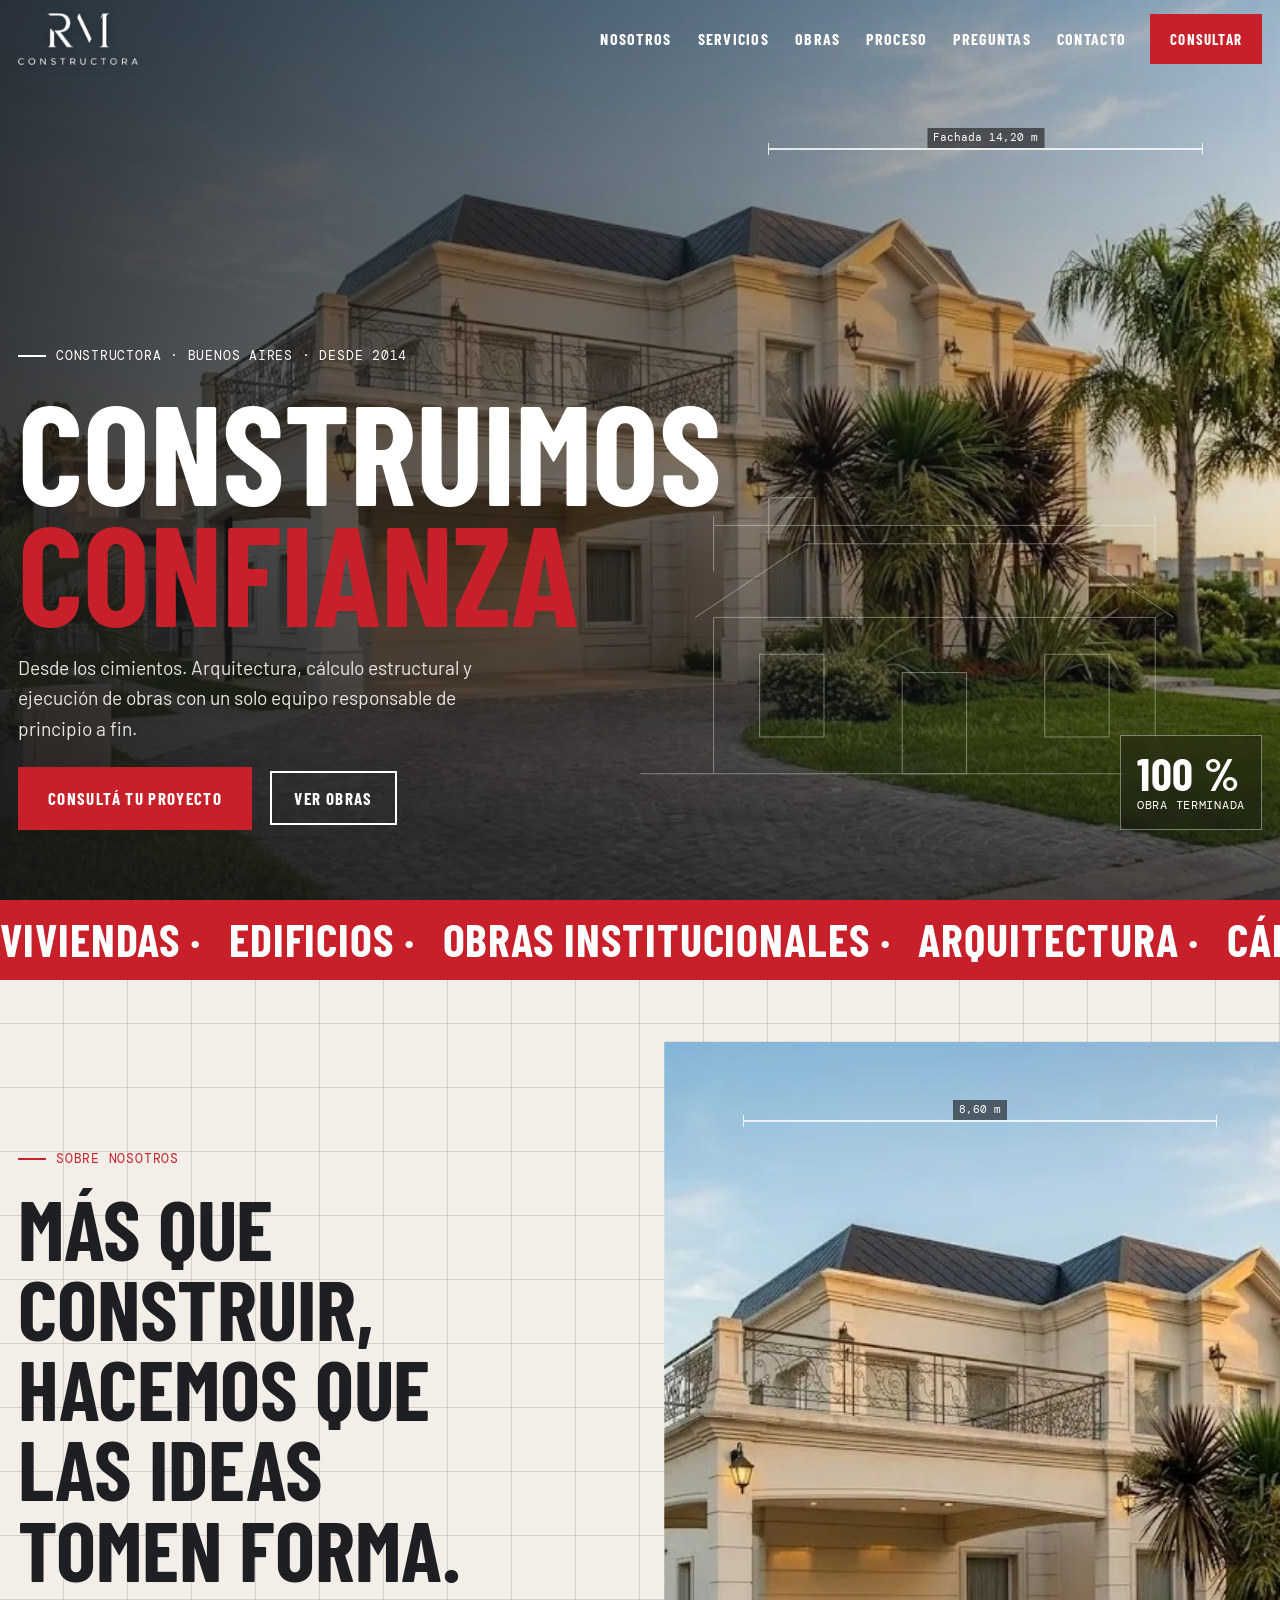
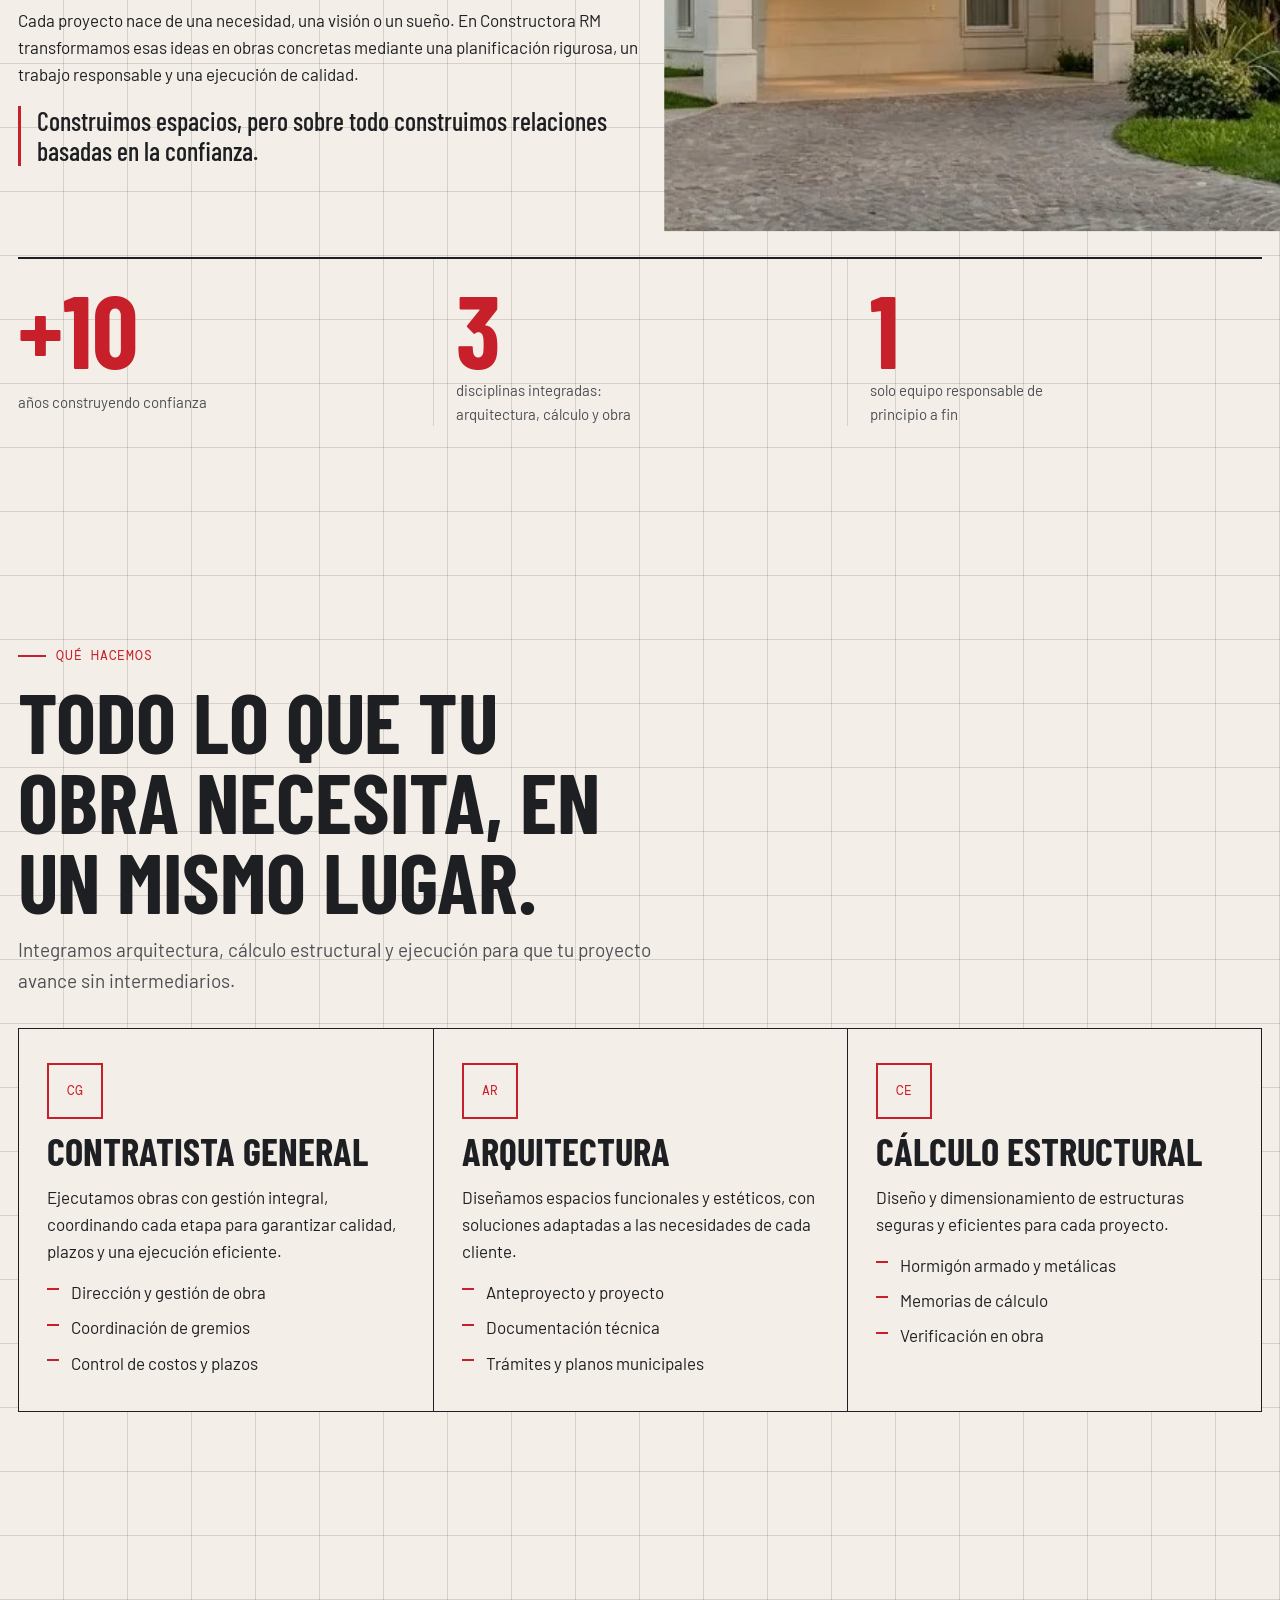
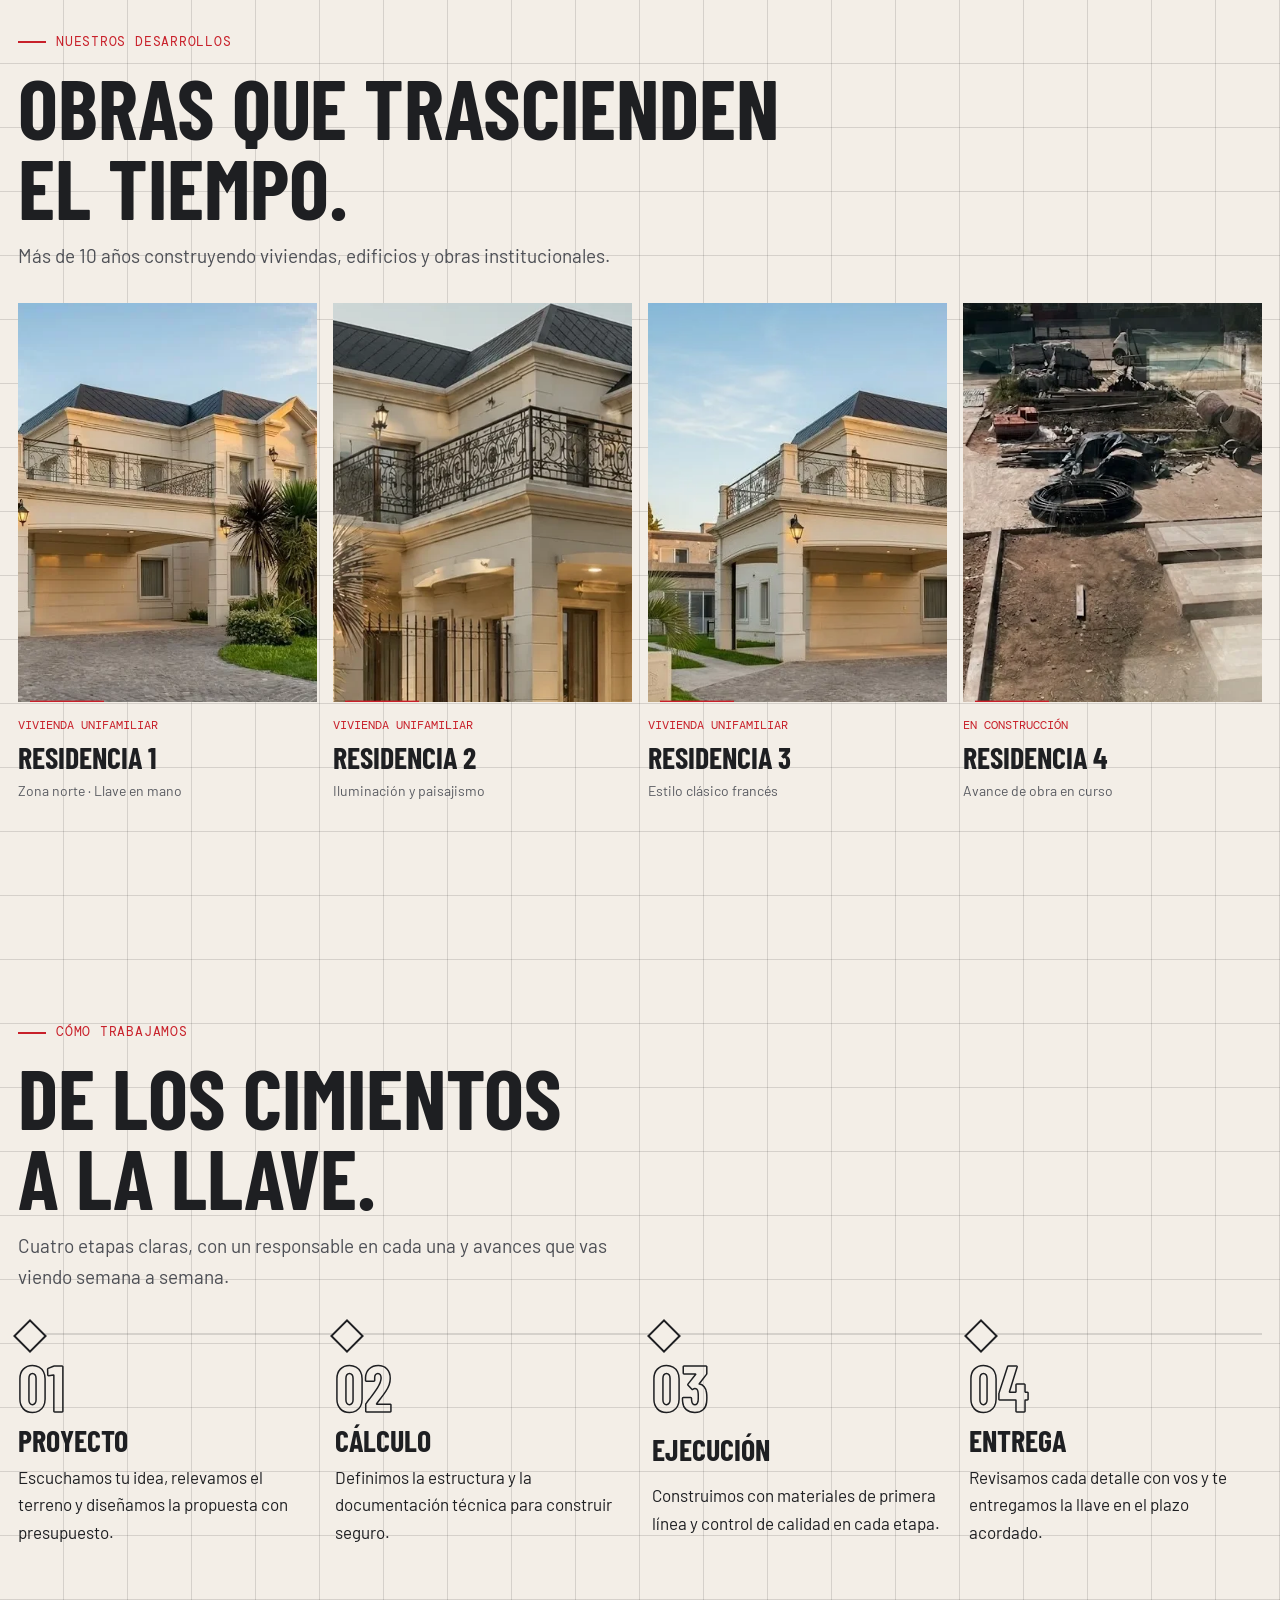
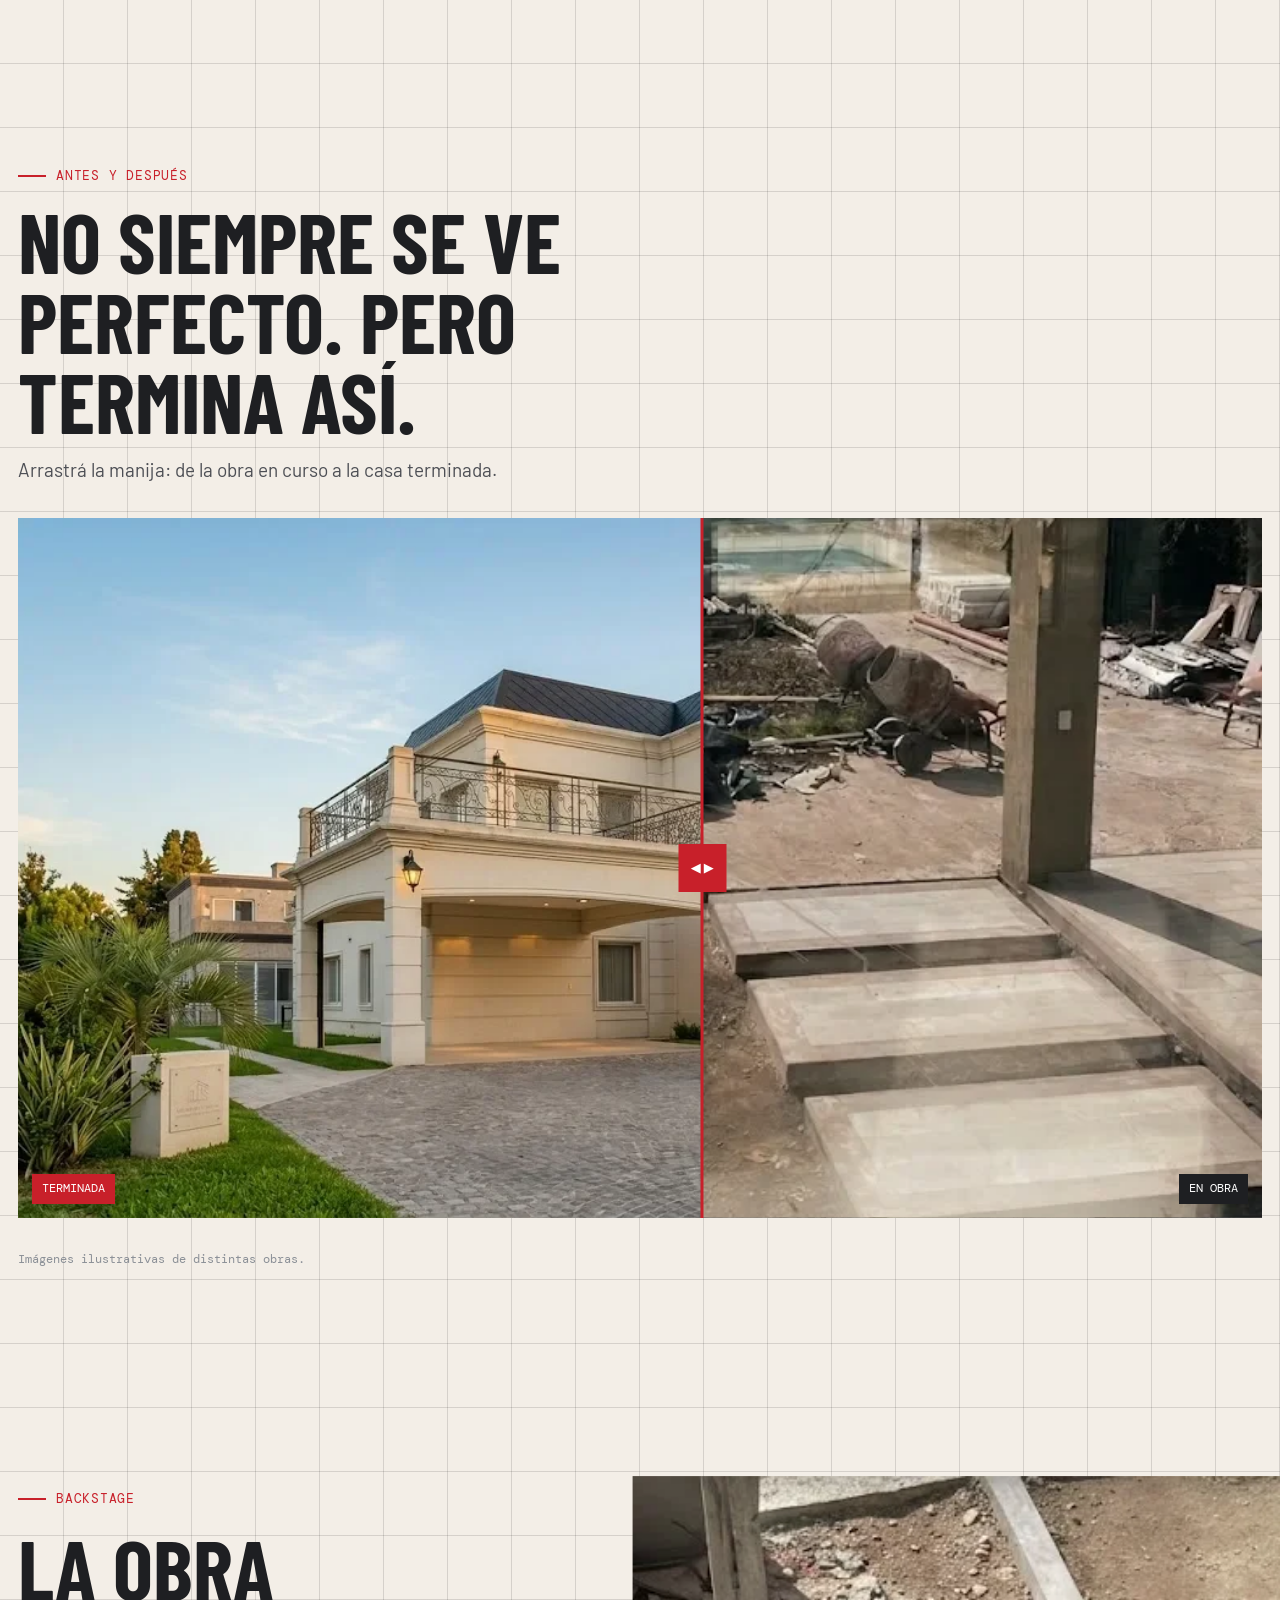
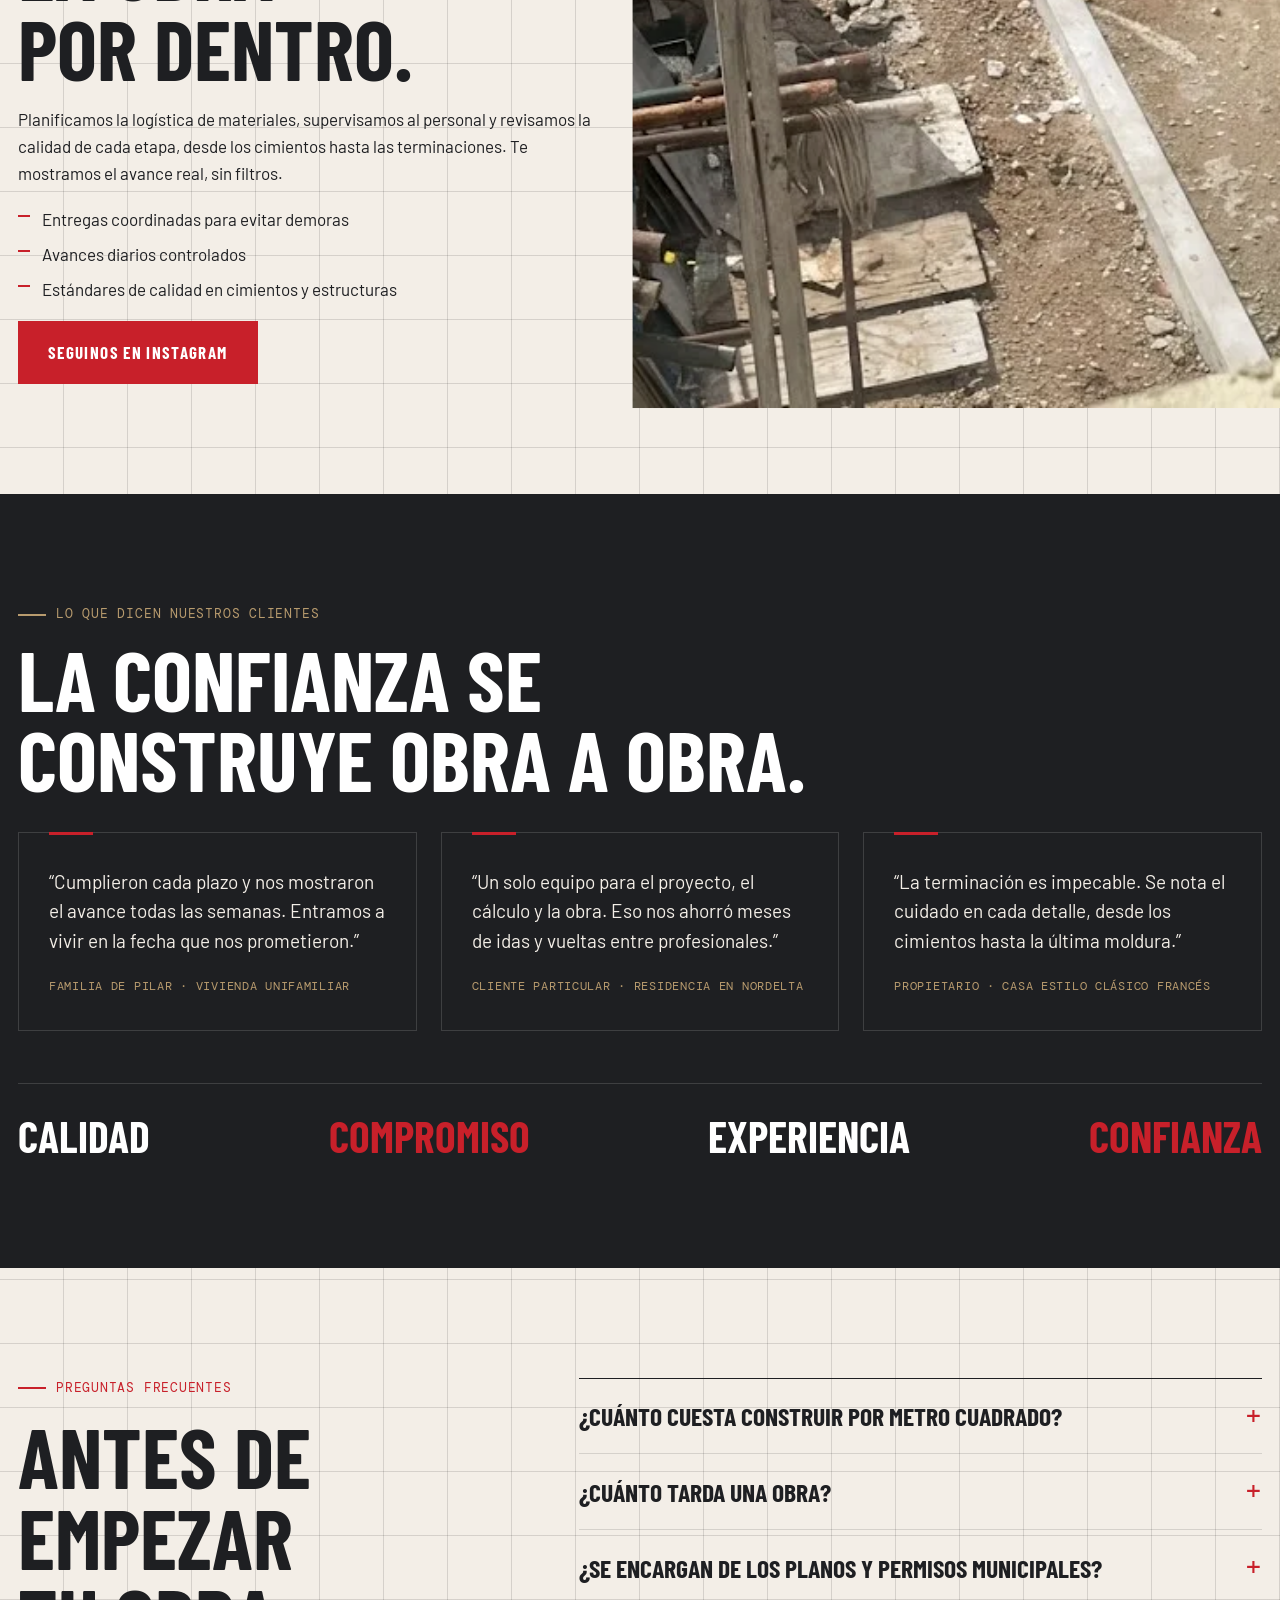
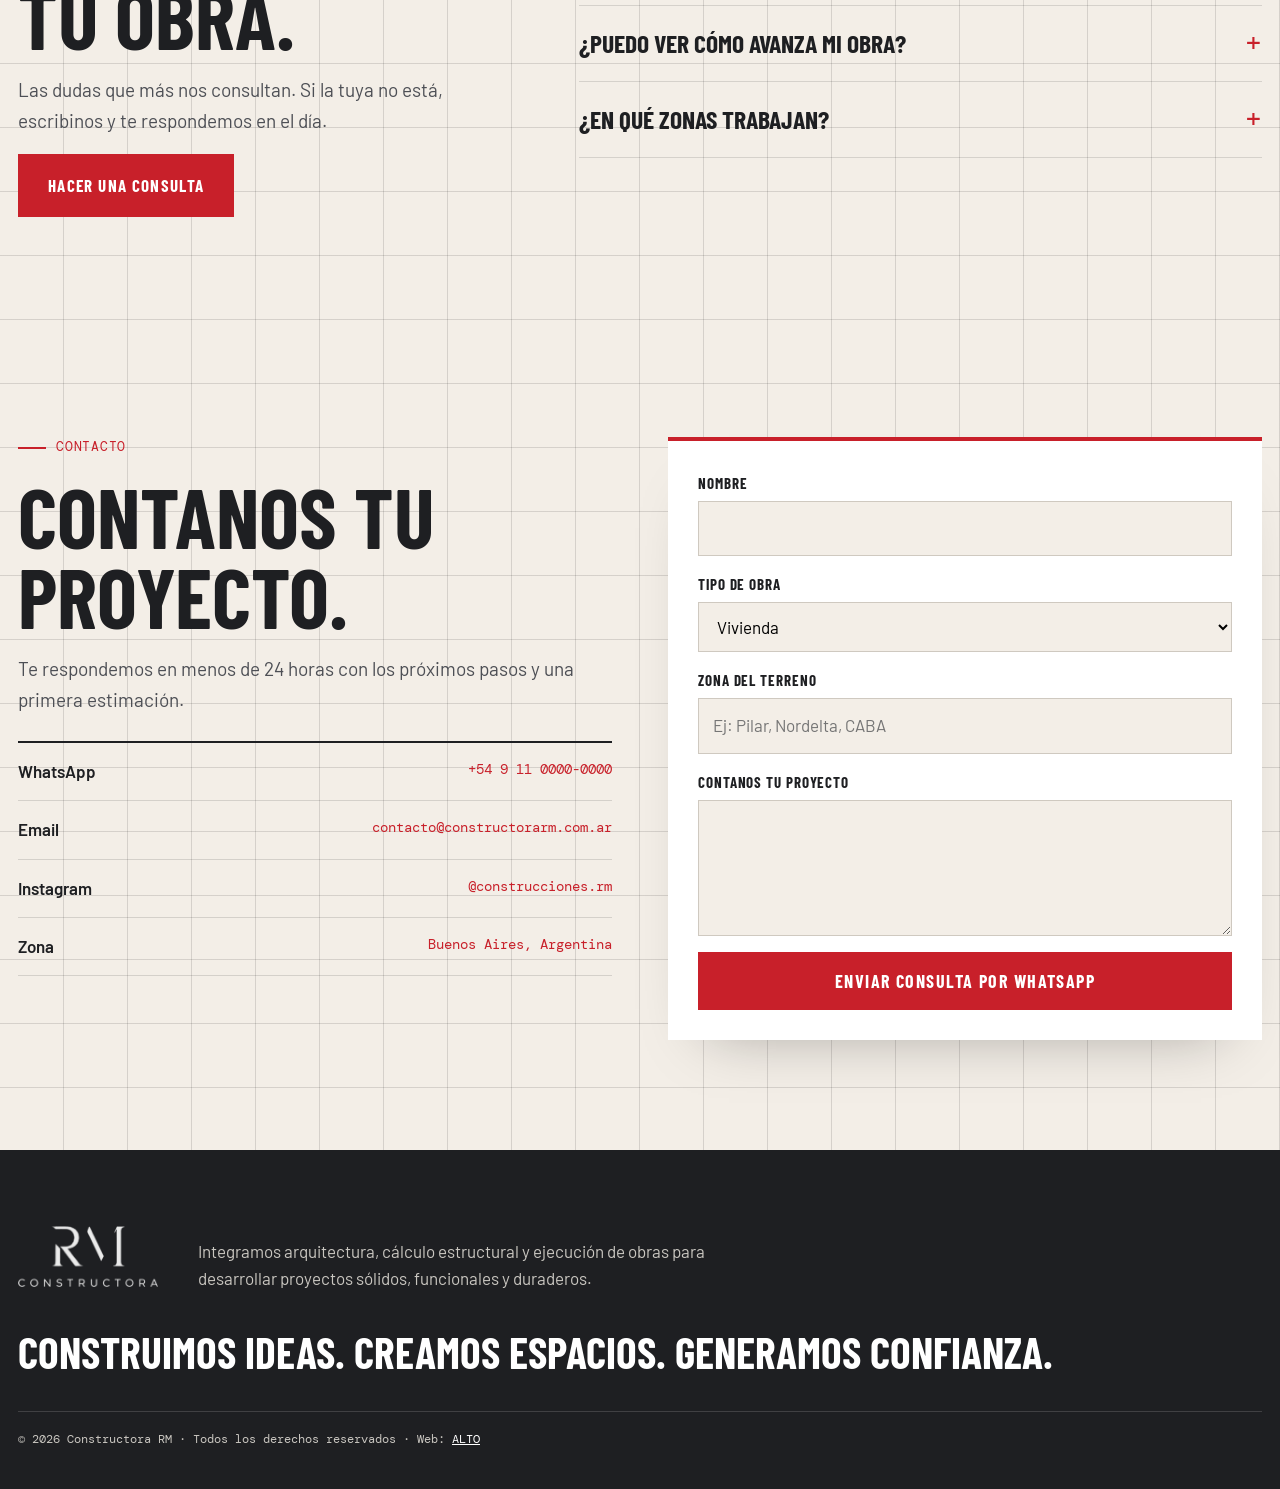
==== commit fe3a1e72: "Add files via upload" ====
--- a/index.html
+++ b/index.html
@@ -4,8 +4,8 @@
 	<meta charset="UTF-8" />
 	<meta name="viewport" content="width=device-width, initial-scale=1" />
 <meta name='robots' content='noindex, nofollow' />
-<link rel="preload" href="./bodoni-moda.woff2" as="font" type="font/woff2" crossorigin>
-<link rel="preload" href="./jost.woff2" as="font" type="font/woff2" crossorigin>
+<link rel="preload" href="./barlow-condensed-700.woff2" as="font" type="font/woff2" crossorigin>
+<link rel="preload" href="./barlow-400.woff2" as="font" type="font/woff2" crossorigin>
 <title>Constructora RM &#8211; Construimos confianza desde los cimientos</title>
 <meta name="description" content="Constructora en Buenos Aires: arquitectura, cálculo estructural y ejecución de viviendas, edificios y obras institucionales. Más de 10 años construyendo confianza.">
 <meta property="og:type" content="website">
@@ -86,7 +86,7 @@
 /*# sourceURL=/wp-includes/css/dist/block-library/common.min.css */
 </style>
 <style id="global-styles-inline-css">
-:root{--wp--preset--aspect-ratio--square: 1;--wp--preset--aspect-ratio--4-3: 4/3;--wp--preset--aspect-ratio--3-4: 3/4;--wp--preset--aspect-ratio--3-2: 3/2;--wp--preset--aspect-ratio--2-3: 2/3;--wp--preset--aspect-ratio--16-9: 16/9;--wp--preset--aspect-ratio--9-16: 9/16;--wp--preset--color--black: #000000;--wp--preset--color--cyan-bluish-gray: #abb8c3;--wp--preset--color--white: #ffffff;--wp--preset--color--pale-pink: #f78da7;--wp--preset--color--vivid-red: #cf2e2e;--wp--preset--color--luminous-vivid-orange: #ff6900;--wp--preset--color--luminous-vivid-amber: #fcb900;--wp--preset--color--light-green-cyan: #7bdcb5;--wp--preset--color--vivid-green-cyan: #00d084;--wp--preset--color--pale-cyan-blue: #8ed1fc;--wp--preset--color--vivid-cyan-blue: #0693e3;--wp--preset--color--vivid-purple: #9b51e0;--wp--preset--color--rojo: #C8202A;--wp--preset--color--carbon: #1E1F22;--wp--preset--color--hormigon: #F3EEE7;--wp--preset--color--arena: #B89B6E;--wp--preset--color--acero: #8A8F96;--wp--preset--color--blanco: #FFFFFF;--wp--preset--gradient--vivid-cyan-blue-to-vivid-purple: linear-gradient(135deg,rgb(6,147,227) 0%,rgb(155,81,224) 100%);--wp--preset--gradient--light-green-cyan-to-vivid-green-cyan: linear-gradient(135deg,rgb(122,220,180) 0%,rgb(0,208,130) 100%);--wp--preset--gradient--luminous-vivid-amber-to-luminous-vivid-orange: linear-gradient(135deg,rgb(252,185,0) 0%,rgb(255,105,0) 100%);--wp--preset--gradient--luminous-vivid-orange-to-vivid-red: linear-gradient(135deg,rgb(255,105,0) 0%,rgb(207,46,46) 100%);--wp--preset--gradient--very-light-gray-to-cyan-bluish-gray: linear-gradient(135deg,rgb(238,238,238) 0%,rgb(169,184,195) 100%);--wp--preset--gradient--cool-to-warm-spectrum: linear-gradient(135deg,rgb(74,234,220) 0%,rgb(151,120,209) 20%,rgb(207,42,186) 40%,rgb(238,44,130) 60%,rgb(251,105,98) 80%,rgb(254,248,76) 100%);--wp--preset--gradient--blush-light-purple: linear-gradient(135deg,rgb(255,206,236) 0%,rgb(152,150,240) 100%);--wp--preset--gradient--blush-bordeaux: linear-gradient(135deg,rgb(254,205,165) 0%,rgb(254,45,45) 50%,rgb(107,0,62) 100%);--wp--preset--gradient--luminous-dusk: linear-gradient(135deg,rgb(255,203,112) 0%,rgb(199,81,192) 50%,rgb(65,88,208) 100%);--wp--preset--gradient--pale-ocean: linear-gradient(135deg,rgb(255,245,203) 0%,rgb(182,227,212) 50%,rgb(51,167,181) 100%);--wp--preset--gradient--electric-grass: linear-gradient(135deg,rgb(202,248,128) 0%,rgb(113,206,126) 100%);--wp--preset--gradient--midnight: linear-gradient(135deg,rgb(2,3,129) 0%,rgb(40,116,252) 100%);--wp--preset--font-size--small: 13px;--wp--preset--font-size--medium: clamp(14px, 0.875rem + ((1vw - 3.2px) * 0.625), 20px);--wp--preset--font-size--large: clamp(22.041px, 1.378rem + ((1vw - 3.2px) * 1.454), 36px);--wp--preset--font-size--x-large: clamp(25.014px, 1.563rem + ((1vw - 3.2px) * 1.769), 42px);--wp--preset--font-family--display: "Bodoni Moda", Didot, "Times New Roman", serif;--wp--preset--font-family--body: Jost, "Helvetica Neue", system-ui, sans-serif;--wp--preset--spacing--20: 0.44rem;--wp--preset--spacing--30: 0.67rem;--wp--preset--spacing--40: 1rem;--wp--preset--spacing--50: 1.5rem;--wp--preset--spacing--60: 2.25rem;--wp--preset--spacing--70: 3.38rem;--wp--preset--spacing--80: 5.06rem;--wp--preset--shadow--natural: 6px 6px 9px rgba(0, 0, 0, 0.2);--wp--preset--shadow--deep: 12px 12px 50px rgba(0, 0, 0, 0.4);--wp--preset--shadow--sharp: 6px 6px 0px rgba(0, 0, 0, 0.2);--wp--preset--shadow--outlined: 6px 6px 0px -3px rgb(255, 255, 255), 6px 6px rgb(0, 0, 0);--wp--preset--shadow--crisp: 6px 6px 0px rgb(0, 0, 0);}.wp-block-button{--wp--preset--dimension--25: 25%;--wp--preset--dimension--50: 50%;--wp--preset--dimension--75: 75%;--wp--preset--dimension--100: 100%;}:root { --wp--style--global--content-size: 820px;--wp--style--global--wide-size: 1280px; }:where(body) { margin: 0; }.wp-site-blocks > .alignleft { float: left; margin-right: 2em; }.wp-site-blocks > .alignright { float: right; margin-left: 2em; }.wp-site-blocks > .aligncenter { justify-content: center; margin-left: auto; margin-right: auto; }:where(.wp-site-blocks) > * { margin-block-start: 1.1rem; margin-block-end: 0; }:where(.wp-site-blocks) > :first-child { margin-block-start: 0; }:where(.wp-site-blocks) > :last-child { margin-block-end: 0; }:root { --wp--style--block-gap: 1.1rem; }:root :where(.is-layout-flow) > :first-child{margin-block-start: 0;}:root :where(.is-layout-flow) > :last-child{margin-block-end: 0;}:root :where(.is-layout-flow) > *{margin-block-start: 1.1rem;margin-block-end: 0;}:root :where(.is-layout-constrained) > :first-child{margin-block-start: 0;}:root :where(.is-layout-constrained) > :last-child{margin-block-end: 0;}:root :where(.is-layout-constrained) > *{margin-block-start: 1.1rem;margin-block-end: 0;}:root :where(.is-layout-flex){gap: 1.1rem;}:root :where(.is-layout-grid){gap: 1.1rem;}.is-layout-flow > .alignleft{float: left;margin-inline-start: 0;margin-inline-end: 2em;}.is-layout-flow > .alignright{float: right;margin-inline-start: 2em;margin-inline-end: 0;}.is-layout-flow > .aligncenter{margin-left: auto !important;margin-right: auto !important;}.is-layout-constrained > .alignleft{float: left;margin-inline-start: 0;margin-inline-end: 2em;}.is-layout-constrained > .alignright{float: right;margin-inline-start: 2em;margin-inline-end: 0;}.is-layout-constrained > .aligncenter{margin-left: auto !important;margin-right: auto !important;}.is-layout-constrained > :where(:not(.alignleft):not(.alignright):not(.alignfull)){max-width: var(--wp--style--global--content-size);margin-left: auto !important;margin-right: auto !important;}.is-layout-constrained > .alignwide{max-width: var(--wp--style--global--wide-size);}body .is-layout-flex{display: flex;}.is-layout-flex{flex-wrap: wrap;align-items: center;}.is-layout-flex > :is(*, div){margin: 0;}body .is-layout-grid{display: grid;}.is-layout-grid > :is(*, div){margin: 0;}body{background-color: var(--wp--preset--color--hormigon);color: var(--wp--preset--color--carbon);font-family: var(--wp--preset--font-family--body);font-size: clamp(14px, 0.875rem + ((1vw - 3.2px) * 0.313), 17px);font-weight: 400;line-height: 1.65;padding-top: 0px;padding-right: 0;padding-bottom: 0px;padding-left: 0;}a:where(:not(.wp-element-button)){color: currentColor;}h1, h2, h3, h4, h5, h6{font-family: var(--wp--preset--font-family--display);font-weight: 500;letter-spacing: -0.01em;line-height: 1.02;}:root :where(.wp-element-button, .wp-block-button__link){background-color: var(--wp--preset--color--carbon);border-radius: 0;border-width: 0;color: var(--wp--preset--color--blanco);font-family: var(--wp--preset--font-family--body);font-size: 13px;font-style: inherit;font-weight: 500;letter-spacing: 0.22em;line-height: inherit;padding-top: 18px;padding-right: 30px;padding-bottom: 18px;padding-left: 30px;text-decoration: none;text-transform: uppercase;}.has-black-color{color: var(--wp--preset--color--black) !important;}.has-cyan-bluish-gray-color{color: var(--wp--preset--color--cyan-bluish-gray) !important;}.has-white-color{color: var(--wp--preset--color--white) !important;}.has-pale-pink-color{color: var(--wp--preset--color--pale-pink) !important;}.has-vivid-red-color{color: var(--wp--preset--color--vivid-red) !important;}.has-luminous-vivid-orange-color{color: var(--wp--preset--color--luminous-vivid-orange) !important;}.has-luminous-vivid-amber-color{color: var(--wp--preset--color--luminous-vivid-amber) !important;}.has-light-green-cyan-color{color: var(--wp--preset--color--light-green-cyan) !important;}.has-vivid-green-cyan-color{color: var(--wp--preset--color--vivid-green-cyan) !important;}.has-pale-cyan-blue-color{color: var(--wp--preset--color--pale-cyan-blue) !important;}.has-vivid-cyan-blue-color{color: var(--wp--preset--color--vivid-cyan-blue) !important;}.has-vivid-purple-color{color: var(--wp--preset--color--vivid-purple) !important;}.has-rojo-color{color: var(--wp--preset--color--rojo) !important;}.has-carbon-color{color: var(--wp--preset--color--carbon) !important;}.has-hormigon-color{color: var(--wp--preset--color--hormigon) !important;}.has-arena-color{color: var(--wp--preset--color--arena) !important;}.has-acero-color{color: var(--wp--preset--color--acero) !important;}.has-blanco-color{color: var(--wp--preset--color--blanco) !important;}.has-black-background-color{background-color: var(--wp--preset--color--black) !important;}.has-cyan-bluish-gray-background-color{background-color: var(--wp--preset--color--cyan-bluish-gray) !important;}.has-white-background-color{background-color: var(--wp--preset--color--white) !important;}.has-pale-pink-background-color{background-color: var(--wp--preset--color--pale-pink) !important;}.has-vivid-red-background-color{background-color: var(--wp--preset--color--vivid-red) !important;}.has-luminous-vivid-orange-background-color{background-color: var(--wp--preset--color--luminous-vivid-orange) !important;}.has-luminous-vivid-amber-background-color{background-color: var(--wp--preset--color--luminous-vivid-amber) !important;}.has-light-green-cyan-background-color{background-color: var(--wp--preset--color--light-green-cyan) !important;}.has-vivid-green-cyan-background-color{background-color: var(--wp--preset--color--vivid-green-cyan) !important;}.has-pale-cyan-blue-background-color{background-color: var(--wp--preset--color--pale-cyan-blue) !important;}.has-vivid-cyan-blue-background-color{background-color: var(--wp--preset--color--vivid-cyan-blue) !important;}.has-vivid-purple-background-color{background-color: var(--wp--preset--color--vivid-purple) !important;}.has-rojo-background-color{background-color: var(--wp--preset--color--rojo) !important;}.has-carbon-background-color{background-color: var(--wp--preset--color--carbon) !important;}.has-hormigon-background-color{background-color: var(--wp--preset--color--hormigon) !important;}.has-arena-background-color{background-color: var(--wp--preset--color--arena) !important;}.has-acero-background-color{background-color: var(--wp--preset--color--acero) !important;}.has-blanco-background-color{background-color: var(--wp--preset--color--blanco) !important;}.has-black-border-color{border-color: var(--wp--preset--color--black) !important;}.has-cyan-bluish-gray-border-color{border-color: var(--wp--preset--color--cyan-bluish-gray) !important;}.has-white-border-color{border-color: var(--wp--preset--color--white) !important;}.has-pale-pink-border-color{border-color: var(--wp--preset--color--pale-pink) !important;}.has-vivid-red-border-color{border-color: var(--wp--preset--color--vivid-red) !important;}.has-luminous-vivid-orange-border-color{border-color: var(--wp--preset--color--luminous-vivid-orange) !important;}.has-luminous-vivid-amber-border-color{border-color: var(--wp--preset--color--luminous-vivid-amber) !important;}.has-light-green-cyan-border-color{border-color: var(--wp--preset--color--light-green-cyan) !important;}.has-vivid-green-cyan-border-color{border-color: var(--wp--preset--color--vivid-green-cyan) !important;}.has-pale-cyan-blue-border-color{border-color: var(--wp--preset--color--pale-cyan-blue) !important;}.has-vivid-cyan-blue-border-color{border-color: var(--wp--preset--color--vivid-cyan-blue) !important;}.has-vivid-purple-border-color{border-color: var(--wp--preset--color--vivid-purple) !important;}.has-rojo-border-color{border-color: var(--wp--preset--color--rojo) !important;}.has-carbon-border-color{border-color: var(--wp--preset--color--carbon) !important;}.has-hormigon-border-color{border-color: var(--wp--preset--color--hormigon) !important;}.has-arena-border-color{border-color: var(--wp--preset--color--arena) !important;}.has-acero-border-color{border-color: var(--wp--preset--color--acero) !important;}.has-blanco-border-color{border-color: var(--wp--preset--color--blanco) !important;}.has-vivid-cyan-blue-to-vivid-purple-gradient-background{background: var(--wp--preset--gradient--vivid-cyan-blue-to-vivid-purple) !important;}.has-light-green-cyan-to-vivid-green-cyan-gradient-background{background: var(--wp--preset--gradient--light-green-cyan-to-vivid-green-cyan) !important;}.has-luminous-vivid-amber-to-luminous-vivid-orange-gradient-background{background: var(--wp--preset--gradient--luminous-vivid-amber-to-luminous-vivid-orange) !important;}.has-luminous-vivid-orange-to-vivid-red-gradient-background{background: var(--wp--preset--gradient--luminous-vivid-orange-to-vivid-red) !important;}.has-very-light-gray-to-cyan-bluish-gray-gradient-background{background: var(--wp--preset--gradient--very-light-gray-to-cyan-bluish-gray) !important;}.has-cool-to-warm-spectrum-gradient-background{background: var(--wp--preset--gradient--cool-to-warm-spectrum) !important;}.has-blush-light-purple-gradient-background{background: var(--wp--preset--gradient--blush-light-purple) !important;}.has-blush-bordeaux-gradient-background{background: var(--wp--preset--gradient--blush-bordeaux) !important;}.has-luminous-dusk-gradient-background{background: var(--wp--preset--gradient--luminous-dusk) !important;}.has-pale-ocean-gradient-background{background: var(--wp--preset--gradient--pale-ocean) !important;}.has-electric-grass-gradient-background{background: var(--wp--preset--gradient--electric-grass) !important;}.has-midnight-gradient-background{background: var(--wp--preset--gradient--midnight) !important;}.has-small-font-size{font-size: var(--wp--preset--font-size--small) !important;}.has-medium-font-size{font-size: var(--wp--preset--font-size--medium) !important;}.has-large-font-size{font-size: var(--wp--preset--font-size--large) !important;}.has-x-large-font-size{font-size: var(--wp--preset--font-size--x-large) !important;}.has-display-font-family{font-family: var(--wp--preset--font-family--display) !important;}.has-body-font-family{font-family: var(--wp--preset--font-family--body) !important;}
+:root{--wp--preset--aspect-ratio--square: 1;--wp--preset--aspect-ratio--4-3: 4/3;--wp--preset--aspect-ratio--3-4: 3/4;--wp--preset--aspect-ratio--3-2: 3/2;--wp--preset--aspect-ratio--2-3: 2/3;--wp--preset--aspect-ratio--16-9: 16/9;--wp--preset--aspect-ratio--9-16: 9/16;--wp--preset--color--black: #000000;--wp--preset--color--cyan-bluish-gray: #abb8c3;--wp--preset--color--white: #ffffff;--wp--preset--color--pale-pink: #f78da7;--wp--preset--color--vivid-red: #cf2e2e;--wp--preset--color--luminous-vivid-orange: #ff6900;--wp--preset--color--luminous-vivid-amber: #fcb900;--wp--preset--color--light-green-cyan: #7bdcb5;--wp--preset--color--vivid-green-cyan: #00d084;--wp--preset--color--pale-cyan-blue: #8ed1fc;--wp--preset--color--vivid-cyan-blue: #0693e3;--wp--preset--color--vivid-purple: #9b51e0;--wp--preset--color--rojo: #C8202A;--wp--preset--color--carbon: #1E1F22;--wp--preset--color--hormigon: #F3EEE7;--wp--preset--color--arena: #B89B6E;--wp--preset--color--acero: #8A8F96;--wp--preset--color--blanco: #FFFFFF;--wp--preset--gradient--vivid-cyan-blue-to-vivid-purple: linear-gradient(135deg,rgb(6,147,227) 0%,rgb(155,81,224) 100%);--wp--preset--gradient--light-green-cyan-to-vivid-green-cyan: linear-gradient(135deg,rgb(122,220,180) 0%,rgb(0,208,130) 100%);--wp--preset--gradient--luminous-vivid-amber-to-luminous-vivid-orange: linear-gradient(135deg,rgb(252,185,0) 0%,rgb(255,105,0) 100%);--wp--preset--gradient--luminous-vivid-orange-to-vivid-red: linear-gradient(135deg,rgb(255,105,0) 0%,rgb(207,46,46) 100%);--wp--preset--gradient--very-light-gray-to-cyan-bluish-gray: linear-gradient(135deg,rgb(238,238,238) 0%,rgb(169,184,195) 100%);--wp--preset--gradient--cool-to-warm-spectrum: linear-gradient(135deg,rgb(74,234,220) 0%,rgb(151,120,209) 20%,rgb(207,42,186) 40%,rgb(238,44,130) 60%,rgb(251,105,98) 80%,rgb(254,248,76) 100%);--wp--preset--gradient--blush-light-purple: linear-gradient(135deg,rgb(255,206,236) 0%,rgb(152,150,240) 100%);--wp--preset--gradient--blush-bordeaux: linear-gradient(135deg,rgb(254,205,165) 0%,rgb(254,45,45) 50%,rgb(107,0,62) 100%);--wp--preset--gradient--luminous-dusk: linear-gradient(135deg,rgb(255,203,112) 0%,rgb(199,81,192) 50%,rgb(65,88,208) 100%);--wp--preset--gradient--pale-ocean: linear-gradient(135deg,rgb(255,245,203) 0%,rgb(182,227,212) 50%,rgb(51,167,181) 100%);--wp--preset--gradient--electric-grass: linear-gradient(135deg,rgb(202,248,128) 0%,rgb(113,206,126) 100%);--wp--preset--gradient--midnight: linear-gradient(135deg,rgb(2,3,129) 0%,rgb(40,116,252) 100%);--wp--preset--font-size--small: 13px;--wp--preset--font-size--medium: clamp(14px, 0.875rem + ((1vw - 3.2px) * 0.625), 20px);--wp--preset--font-size--large: clamp(22.041px, 1.378rem + ((1vw - 3.2px) * 1.454), 36px);--wp--preset--font-size--x-large: clamp(25.014px, 1.563rem + ((1vw - 3.2px) * 1.769), 42px);--wp--preset--font-family--display: "Barlow Condensed", "Arial Narrow", sans-serif;--wp--preset--font-family--body: Barlow, system-ui, sans-serif;--wp--preset--font-family--mono: "DM Mono", ui-monospace, monospace;--wp--preset--spacing--20: 0.44rem;--wp--preset--spacing--30: 0.67rem;--wp--preset--spacing--40: 1rem;--wp--preset--spacing--50: 1.5rem;--wp--preset--spacing--60: 2.25rem;--wp--preset--spacing--70: 3.38rem;--wp--preset--spacing--80: 5.06rem;--wp--preset--shadow--natural: 6px 6px 9px rgba(0, 0, 0, 0.2);--wp--preset--shadow--deep: 12px 12px 50px rgba(0, 0, 0, 0.4);--wp--preset--shadow--sharp: 6px 6px 0px rgba(0, 0, 0, 0.2);--wp--preset--shadow--outlined: 6px 6px 0px -3px rgb(255, 255, 255), 6px 6px rgb(0, 0, 0);--wp--preset--shadow--crisp: 6px 6px 0px rgb(0, 0, 0);}.wp-block-button{--wp--preset--dimension--25: 25%;--wp--preset--dimension--50: 50%;--wp--preset--dimension--75: 75%;--wp--preset--dimension--100: 100%;}:root { --wp--style--global--content-size: 820px;--wp--style--global--wide-size: 1280px; }:where(body) { margin: 0; }.wp-site-blocks > .alignleft { float: left; margin-right: 2em; }.wp-site-blocks > .alignright { float: right; margin-left: 2em; }.wp-site-blocks > .aligncenter { justify-content: center; margin-left: auto; margin-right: auto; }:where(.wp-site-blocks) > * { margin-block-start: 1.1rem; margin-block-end: 0; }:where(.wp-site-blocks) > :first-child { margin-block-start: 0; }:where(.wp-site-blocks) > :last-child { margin-block-end: 0; }:root { --wp--style--block-gap: 1.1rem; }:root :where(.is-layout-flow) > :first-child{margin-block-start: 0;}:root :where(.is-layout-flow) > :last-child{margin-block-end: 0;}:root :where(.is-layout-flow) > *{margin-block-start: 1.1rem;margin-block-end: 0;}:root :where(.is-layout-constrained) > :first-child{margin-block-start: 0;}:root :where(.is-layout-constrained) > :last-child{margin-block-end: 0;}:root :where(.is-layout-constrained) > *{margin-block-start: 1.1rem;margin-block-end: 0;}:root :where(.is-layout-flex){gap: 1.1rem;}:root :where(.is-layout-grid){gap: 1.1rem;}.is-layout-flow > .alignleft{float: left;margin-inline-start: 0;margin-inline-end: 2em;}.is-layout-flow > .alignright{float: right;margin-inline-start: 2em;margin-inline-end: 0;}.is-layout-flow > .aligncenter{margin-left: auto !important;margin-right: auto !important;}.is-layout-constrained > .alignleft{float: left;margin-inline-start: 0;margin-inline-end: 2em;}.is-layout-constrained > .alignright{float: right;margin-inline-start: 2em;margin-inline-end: 0;}.is-layout-constrained > .aligncenter{margin-left: auto !important;margin-right: auto !important;}.is-layout-constrained > :where(:not(.alignleft):not(.alignright):not(.alignfull)){max-width: var(--wp--style--global--content-size);margin-left: auto !important;margin-right: auto !important;}.is-layout-constrained > .alignwide{max-width: var(--wp--style--global--wide-size);}body .is-layout-flex{display: flex;}.is-layout-flex{flex-wrap: wrap;align-items: center;}.is-layout-flex > :is(*, div){margin: 0;}body .is-layout-grid{display: grid;}.is-layout-grid > :is(*, div){margin: 0;}body{background-color: var(--wp--preset--color--hormigon);color: var(--wp--preset--color--carbon);font-family: var(--wp--preset--font-family--body);font-size: clamp(14px, 0.875rem + ((1vw - 3.2px) * 0.313), 17px);line-height: 1.6;padding-top: 0px;padding-right: 0;padding-bottom: 0px;padding-left: 0;}a:where(:not(.wp-element-button)){color: currentColor;}h1, h2, h3, h4, h5, h6{font-family: var(--wp--preset--font-family--display);font-weight: 700;line-height: 0.95;text-transform: uppercase;}:root :where(.wp-element-button, .wp-block-button__link){background-color: var(--wp--preset--color--carbon);border-radius: 0;border-width: 0;color: var(--wp--preset--color--blanco);font-family: var(--wp--preset--font-family--display);font-size: clamp(14px, 0.875rem + ((1vw - 3.2px) * 0.313), 17px);font-style: inherit;font-weight: 700;letter-spacing: 0.08em;line-height: inherit;padding-top: 16px;padding-right: 28px;padding-bottom: 16px;padding-left: 28px;text-decoration: none;text-transform: uppercase;}.has-black-color{color: var(--wp--preset--color--black) !important;}.has-cyan-bluish-gray-color{color: var(--wp--preset--color--cyan-bluish-gray) !important;}.has-white-color{color: var(--wp--preset--color--white) !important;}.has-pale-pink-color{color: var(--wp--preset--color--pale-pink) !important;}.has-vivid-red-color{color: var(--wp--preset--color--vivid-red) !important;}.has-luminous-vivid-orange-color{color: var(--wp--preset--color--luminous-vivid-orange) !important;}.has-luminous-vivid-amber-color{color: var(--wp--preset--color--luminous-vivid-amber) !important;}.has-light-green-cyan-color{color: var(--wp--preset--color--light-green-cyan) !important;}.has-vivid-green-cyan-color{color: var(--wp--preset--color--vivid-green-cyan) !important;}.has-pale-cyan-blue-color{color: var(--wp--preset--color--pale-cyan-blue) !important;}.has-vivid-cyan-blue-color{color: var(--wp--preset--color--vivid-cyan-blue) !important;}.has-vivid-purple-color{color: var(--wp--preset--color--vivid-purple) !important;}.has-rojo-color{color: var(--wp--preset--color--rojo) !important;}.has-carbon-color{color: var(--wp--preset--color--carbon) !important;}.has-hormigon-color{color: var(--wp--preset--color--hormigon) !important;}.has-arena-color{color: var(--wp--preset--color--arena) !important;}.has-acero-color{color: var(--wp--preset--color--acero) !important;}.has-blanco-color{color: var(--wp--preset--color--blanco) !important;}.has-black-background-color{background-color: var(--wp--preset--color--black) !important;}.has-cyan-bluish-gray-background-color{background-color: var(--wp--preset--color--cyan-bluish-gray) !important;}.has-white-background-color{background-color: var(--wp--preset--color--white) !important;}.has-pale-pink-background-color{background-color: var(--wp--preset--color--pale-pink) !important;}.has-vivid-red-background-color{background-color: var(--wp--preset--color--vivid-red) !important;}.has-luminous-vivid-orange-background-color{background-color: var(--wp--preset--color--luminous-vivid-orange) !important;}.has-luminous-vivid-amber-background-color{background-color: var(--wp--preset--color--luminous-vivid-amber) !important;}.has-light-green-cyan-background-color{background-color: var(--wp--preset--color--light-green-cyan) !important;}.has-vivid-green-cyan-background-color{background-color: var(--wp--preset--color--vivid-green-cyan) !important;}.has-pale-cyan-blue-background-color{background-color: var(--wp--preset--color--pale-cyan-blue) !important;}.has-vivid-cyan-blue-background-color{background-color: var(--wp--preset--color--vivid-cyan-blue) !important;}.has-vivid-purple-background-color{background-color: var(--wp--preset--color--vivid-purple) !important;}.has-rojo-background-color{background-color: var(--wp--preset--color--rojo) !important;}.has-carbon-background-color{background-color: var(--wp--preset--color--carbon) !important;}.has-hormigon-background-color{background-color: var(--wp--preset--color--hormigon) !important;}.has-arena-background-color{background-color: var(--wp--preset--color--arena) !important;}.has-acero-background-color{background-color: var(--wp--preset--color--acero) !important;}.has-blanco-background-color{background-color: var(--wp--preset--color--blanco) !important;}.has-black-border-color{border-color: var(--wp--preset--color--black) !important;}.has-cyan-bluish-gray-border-color{border-color: var(--wp--preset--color--cyan-bluish-gray) !important;}.has-white-border-color{border-color: var(--wp--preset--color--white) !important;}.has-pale-pink-border-color{border-color: var(--wp--preset--color--pale-pink) !important;}.has-vivid-red-border-color{border-color: var(--wp--preset--color--vivid-red) !important;}.has-luminous-vivid-orange-border-color{border-color: var(--wp--preset--color--luminous-vivid-orange) !important;}.has-luminous-vivid-amber-border-color{border-color: var(--wp--preset--color--luminous-vivid-amber) !important;}.has-light-green-cyan-border-color{border-color: var(--wp--preset--color--light-green-cyan) !important;}.has-vivid-green-cyan-border-color{border-color: var(--wp--preset--color--vivid-green-cyan) !important;}.has-pale-cyan-blue-border-color{border-color: var(--wp--preset--color--pale-cyan-blue) !important;}.has-vivid-cyan-blue-border-color{border-color: var(--wp--preset--color--vivid-cyan-blue) !important;}.has-vivid-purple-border-color{border-color: var(--wp--preset--color--vivid-purple) !important;}.has-rojo-border-color{border-color: var(--wp--preset--color--rojo) !important;}.has-carbon-border-color{border-color: var(--wp--preset--color--carbon) !important;}.has-hormigon-border-color{border-color: var(--wp--preset--color--hormigon) !important;}.has-arena-border-color{border-color: var(--wp--preset--color--arena) !important;}.has-acero-border-color{border-color: var(--wp--preset--color--acero) !important;}.has-blanco-border-color{border-color: var(--wp--preset--color--blanco) !important;}.has-vivid-cyan-blue-to-vivid-purple-gradient-background{background: var(--wp--preset--gradient--vivid-cyan-blue-to-vivid-purple) !important;}.has-light-green-cyan-to-vivid-green-cyan-gradient-background{background: var(--wp--preset--gradient--light-green-cyan-to-vivid-green-cyan) !important;}.has-luminous-vivid-amber-to-luminous-vivid-orange-gradient-background{background: var(--wp--preset--gradient--luminous-vivid-amber-to-luminous-vivid-orange) !important;}.has-luminous-vivid-orange-to-vivid-red-gradient-background{background: var(--wp--preset--gradient--luminous-vivid-orange-to-vivid-red) !important;}.has-very-light-gray-to-cyan-bluish-gray-gradient-background{background: var(--wp--preset--gradient--very-light-gray-to-cyan-bluish-gray) !important;}.has-cool-to-warm-spectrum-gradient-background{background: var(--wp--preset--gradient--cool-to-warm-spectrum) !important;}.has-blush-light-purple-gradient-background{background: var(--wp--preset--gradient--blush-light-purple) !important;}.has-blush-bordeaux-gradient-background{background: var(--wp--preset--gradient--blush-bordeaux) !important;}.has-luminous-dusk-gradient-background{background: var(--wp--preset--gradient--luminous-dusk) !important;}.has-pale-ocean-gradient-background{background: var(--wp--preset--gradient--pale-ocean) !important;}.has-electric-grass-gradient-background{background: var(--wp--preset--gradient--electric-grass) !important;}.has-midnight-gradient-background{background: var(--wp--preset--gradient--midnight) !important;}.has-small-font-size{font-size: var(--wp--preset--font-size--small) !important;}.has-medium-font-size{font-size: var(--wp--preset--font-size--medium) !important;}.has-large-font-size{font-size: var(--wp--preset--font-size--large) !important;}.has-x-large-font-size{font-size: var(--wp--preset--font-size--x-large) !important;}.has-display-font-family{font-family: var(--wp--preset--font-family--display) !important;}.has-body-font-family{font-family: var(--wp--preset--font-family--body) !important;}.has-mono-font-family{font-family: var(--wp--preset--font-family--mono) !important;}
 /*# sourceURL=global-styles-inline-css */
 </style>
 <style id="block-style-variation-styles-inline-css">
@@ -108,13 +108,15 @@
 </script>
 <link rel="modulepreload" href="./index.min.js" id="@wordpress/interactivity-js-modulepreload" fetchpriority="low">
 <style class="wp-fonts-local">
-@font-face{font-family:"Bodoni Moda";font-style:normal;font-weight:400 700;font-display:swap;src:url('./bodoni-moda.woff2') format('woff2');}
-@font-face{font-family:"Bodoni Moda";font-style:italic;font-weight:400 700;font-display:swap;src:url('./bodoni-moda-italic.woff2') format('woff2');}
-@font-face{font-family:Jost;font-style:normal;font-weight:300 600;font-display:swap;src:url('./jost.woff2') format('woff2');}
+@font-face{font-family:"Barlow Condensed";font-style:normal;font-weight:700;font-display:swap;src:url('./barlow-condensed-700.woff2') format('woff2');}
+@font-face{font-family:"Barlow Condensed";font-style:normal;font-weight:500;font-display:swap;src:url('./barlow-condensed-500.woff2') format('woff2');}
+@font-face{font-family:Barlow;font-style:normal;font-weight:400;font-display:swap;src:url('./barlow-400.woff2') format('woff2');}
+@font-face{font-family:Barlow;font-style:normal;font-weight:600;font-display:swap;src:url('./barlow-600.woff2') format('woff2');}
+@font-face{font-family:"DM Mono";font-style:normal;font-weight:400;font-display:swap;src:url('./dm-mono-400.woff2') format('woff2');}
 </style>
 </head>
 
-<body class="home wp-singular page-template page-template-page-rm page page-id-71 wp-custom-logo wp-embed-responsive wp-theme-constructora-rm">
+<body class="home wp-singular page-template page-template-page-rm page page-id-75 wp-custom-logo wp-embed-responsive wp-theme-constructora-rm">
 <script>document.documentElement.classList.add("rm-js");</script><div class="rm-progress" aria-hidden="true"><i></i><b>Avance de obra 0 %</b></div>
 <a class="skip-link screen-reader-text" id="wp-skip-link" href="#wp--skip-link--target">Saltar al contenido</a><div class="wp-site-blocks"><header class="wp-block-template-part">
 <div class="wp-block-group alignfull rm-top is-layout-flow wp-block-group-is-layout-flow"><div class="rm-logo wp-block-site-logo"><a href="./" class="custom-logo-link" rel="home" aria-current="page"><img width="120" height="51" src="./logo-rm-constructora.png" class="custom-logo" alt="Constructora RM" decoding="async" srcset="./logo-rm-constructora.png 866w, ./logo-rm-constructora-300x130.png 300w, ./logo-rm-constructora-768x333.png 768w" sizes="(max-width: 120px) 100vw, 120px" /></a></div>
@@ -171,11 +173,11 @@
 
 
 
-<h1 class="wp-block-heading hero-title">Construimos <em>confianza</em> desde los cimientos.</h1>
-
-
-
-<p class="hero-lead wp-block-paragraph">Arquitectura, cálculo estructural y ejecución de obras con un solo equipo responsable de principio a fin.</p>
+<h1 class="wp-block-heading hero-title">Construimos<br><em>confianza</em></h1>
+
+
+
+<p class="hero-lead wp-block-paragraph">Desde los cimientos. Arquitectura, cálculo estructural y ejecución de obras con un solo equipo responsable de principio a fin.</p>
 
 
 
--- a/style.css
+++ b/style.css
@@ -3,7 +3,7 @@
 Theme URI: https://altoagencia.com/
 Author: ALTO
 Author URI: https://altoagencia.com/
-Description: Tema de Constructora RM. Construimos confianza desde los cimientos. Todo editable desde el editor de bloques: textos, imágenes y secciones. Tipografía Bodoni Moda + Jost. Incluye barra de avance de obra, cotas animadas, cifras, línea de tiempo, antes y después, formulario a WhatsApp y SEO técnico.
+Description: Tema de Constructora RM. Construimos confianza desde los cimientos. Todo editable desde el editor de bloques: textos, imágenes y secciones. Incluye barra de avance de obra, cotas animadas, cifras, línea de tiempo, antes y después, formulario a WhatsApp y SEO técnico.
 Version: 1.0.0
 Requires at least: 6.6
 Tested up to: 7.1
@@ -17,8 +17,8 @@
 /* ---------- 1. Marca ---------- */
 :root{
   --rojo:#C8202A; --carbon:#1E1F22; --hormigon:#F3EEE7; --arena:#B89B6E; --acero:#8A8F96; --linea:rgba(30,31,34,.14);
-  --display:var(--wp--preset--font-family--display,"Bodoni Moda",serif);
-  --mono:var(--wp--preset--font-family--body,Jost,sans-serif);
+  --display:var(--wp--preset--font-family--display,"Barlow Condensed",sans-serif);
+  --mono:var(--wp--preset--font-family--mono,"DM Mono",monospace);
   --ease:cubic-bezier(.22,1,.36,1);
   --gut:max(18px,env(safe-area-inset-left,0px)); --top-h:78px;
 }
@@ -235,51 +235,15 @@
 @media (max-width:520px){.obra-img img{aspect-ratio:4/3}}
 
 
-/* =========================================================
-   16. LUJO · tipografía Bodoni Moda + Jost y más movimiento
-   ========================================================= */
-.sec-n,.kicker{font-family:var(--mono);font-weight:500;font-size:11.5px;letter-spacing:.28em}
-.sec-title{font-size:clamp(40px,5.4vw,84px);font-weight:500;letter-spacing:-.015em;line-height:1.02}
-.sec-title em,.hero-title em{font-style:italic;color:var(--rojo);font-weight:400}
-.sec-lead{font-weight:300;font-size:19px}
-.hero-title{font-size:clamp(50px,7.4vw,122px)!important;line-height:.98!important;max-width:12ch;font-weight:500;letter-spacing:-.02em}
-.hero-title em{display:inline-block}
-.hero-lead{font-weight:300}
-.rm-nav{font-family:var(--mono);font-weight:500;font-size:12px;letter-spacing:.22em;gap:30px}
-.rm-progress b{font-family:var(--mono);letter-spacing:.14em;text-transform:uppercase;font-size:10px}
-.obra-badge{letter-spacing:.2em}
-.obra-badge strong{font-weight:500;font-style:italic;font-size:44px}
-.rm-cota{font-family:var(--mono);letter-spacing:.14em;font-size:10px;text-transform:uppercase}
-.rm-marquee{padding:20px 0}
-.rm-marquee p{font-family:var(--display);font-weight:400;font-style:italic;text-transform:none;font-size:clamp(28px,3.4vw,50px);letter-spacing:0}
-.quote-line{font-style:italic;font-weight:400;font-size:28px;line-height:1.25}
-.cota{letter-spacing:.2em}
-.stat-n{font-weight:400;font-style:italic;font-size:clamp(64px,7.4vw,112px)}
-.stat-l{font-weight:300}
-.code{font-weight:500;letter-spacing:.14em;font-size:12px;border-width:1px}
-.svc h3,.obra h3,.etapa h3{font-weight:500}
-.svc h3{font-size:clamp(28px,2.6vw,38px)}
-.obra h3{font-size:28px}
-.obra-tag,.ba-tag,.obra-img::after{font-family:var(--mono);letter-spacing:.2em;font-size:10.5px}
-.etapa-n{font-family:var(--display);font-style:italic;font-weight:400;font-size:72px;-webkit-text-stroke:0;color:#CFC6B8!important;transition:color .5s}
-.etapa.is-on .etapa-n{color:var(--rojo)!important}
-.etapa h3{font-size:28px}
-.direct li>*{font-weight:500}
-.direct li>* span:last-child{font-family:var(--mono);letter-spacing:.06em;font-size:14px}
-.rm-form label{font-family:var(--mono);font-weight:500;font-size:11px;letter-spacing:.24em}
-.rm-form__btn{font-family:var(--mono);font-weight:500;font-size:13px;letter-spacing:.24em}
-.f-claim{font-weight:400;font-style:italic;text-transform:none;font-size:clamp(28px,3.4vw,48px);line-height:1.1}
-.f-copy{font-family:var(--mono);letter-spacing:.08em}
-.wp-block-button.is-sm .wp-block-button__link{padding:12px 20px;font-size:12px}
-
+/* ---------- 16. Secciones nuevas, menú y movimiento ---------- */
 /* logo sin la línea "— RM —" */
-.rm-logo img{max-height:50px}
+.rm-logo img{max-height:52px}
 .rm-flogo img{max-height:64px}
 
 /* menú del celular (abre a pantalla completa) */
 .rm-nav .wp-block-navigation__responsive-container.is-menu-open{background:var(--carbon)!important;color:#fff!important;padding:28px var(--gut)}
 .rm-nav .is-menu-open .wp-block-navigation__responsive-container-content{padding-top:70px;align-items:flex-start!important}
-.rm-nav .is-menu-open .wp-block-navigation-item{font-family:var(--display);font-size:40px;letter-spacing:0;text-transform:none;font-weight:400}
+.rm-nav .is-menu-open .wp-block-navigation-item{font-family:var(--display);font-size:44px;letter-spacing:.02em;text-transform:uppercase;font-weight:700}
 .rm-nav .is-menu-open .wp-block-navigation-item a:hover{color:var(--rojo)}
 .rm-top:not(.is-scrolled) .wp-block-navigation__responsive-container-open{color:#fff}
 
@@ -289,11 +253,11 @@
 .testi{border:1px solid rgba(255,255,255,.14);padding:34px 30px;display:grid;gap:22px;align-content:space-between;position:relative;transition:border-color .4s,transform .6s var(--ease)}
 .testi:hover{border-color:var(--rojo);transform:translateY(-6px)}
 .testi::before{content:"";position:absolute;top:-1px;left:30px;width:44px;height:3px;background:var(--rojo)}
-.t-txt{font-family:var(--display);font-style:italic;font-size:22px;line-height:1.4;color:#F3EEE7}
-.t-who{font-family:var(--mono);font-size:11px;letter-spacing:.22em;text-transform:uppercase;color:var(--arena)}
+.t-txt{font-size:19px;line-height:1.55;color:#F3EEE7}
+.t-who{font-family:var(--mono);font-size:12px;letter-spacing:.06em;text-transform:uppercase;color:var(--arena)}
 .val-strip{display:flex;flex-wrap:wrap;justify-content:space-between;gap:12px 30px;border-top:1px solid rgba(255,255,255,.14);padding-top:30px;margin-top:20px!important}
-.val-strip .v{font-family:var(--display);font-size:clamp(26px,3vw,42px);color:#fff}
-.val-strip .v:nth-child(even){font-style:italic;color:var(--arena)}
+.val-strip .v{font-family:var(--display);font-weight:700;text-transform:uppercase;font-size:clamp(28px,3.4vw,48px);line-height:1;color:#fff}
+.val-strip .v:nth-child(even){color:var(--rojo)}
 
 /* preguntas frecuentes */
 .faq-sec{padding:110px 0}
@@ -301,11 +265,11 @@
 .faq-copy{display:grid;gap:18px;position:sticky;top:calc(var(--top-h) + 30px)}
 .faq-list{border-top:1px solid var(--carbon)}
 .faq-list details{border-bottom:1px solid var(--linea);padding:0}
-.faq-list summary{list-style:none;cursor:pointer;display:flex;justify-content:space-between;gap:20px;align-items:center;padding:24px 0;font-family:var(--display);font-size:clamp(21px,1.9vw,27px);line-height:1.25}
+.faq-list summary{list-style:none;cursor:pointer;display:flex;justify-content:space-between;gap:20px;align-items:center;padding:22px 0;font-family:var(--display);font-weight:700;text-transform:uppercase;font-size:clamp(22px,2vw,28px);line-height:1.1}
 .faq-list summary::-webkit-details-marker{display:none}
 .faq-list summary::after{content:"+";font-family:var(--mono);font-weight:300;font-size:28px;color:var(--rojo);transition:transform .4s var(--ease);flex:none}
 .faq-list details[open] summary::after{transform:rotate(45deg)}
-.faq-list details p{padding:0 40px 24px 0;color:#4D4F55;font-weight:300}
+.faq-list details p{padding:0 40px 24px 0;color:#4D4F55}
 .faq-list summary:hover{color:var(--rojo)}
 
 /* ---------- movimiento de fondo ---------- */
@@ -343,3 +307,6 @@
 .hero-title span.w{color:inherit!important;display:inline-block}
 @media (max-width:900px){.hero-title{font-size:clamp(38px,10.5vw,60px)!important}}
 .rm-nav .is-menu-open .wp-block-navigation__container{align-items:flex-start!important;gap:14px!important}
+
+.hero-title em,.sec-title em{font-style:normal;color:var(--rojo)}
+@media (max-width:900px){.hero-title{font-size:clamp(56px,17vw,90px)!important}}
